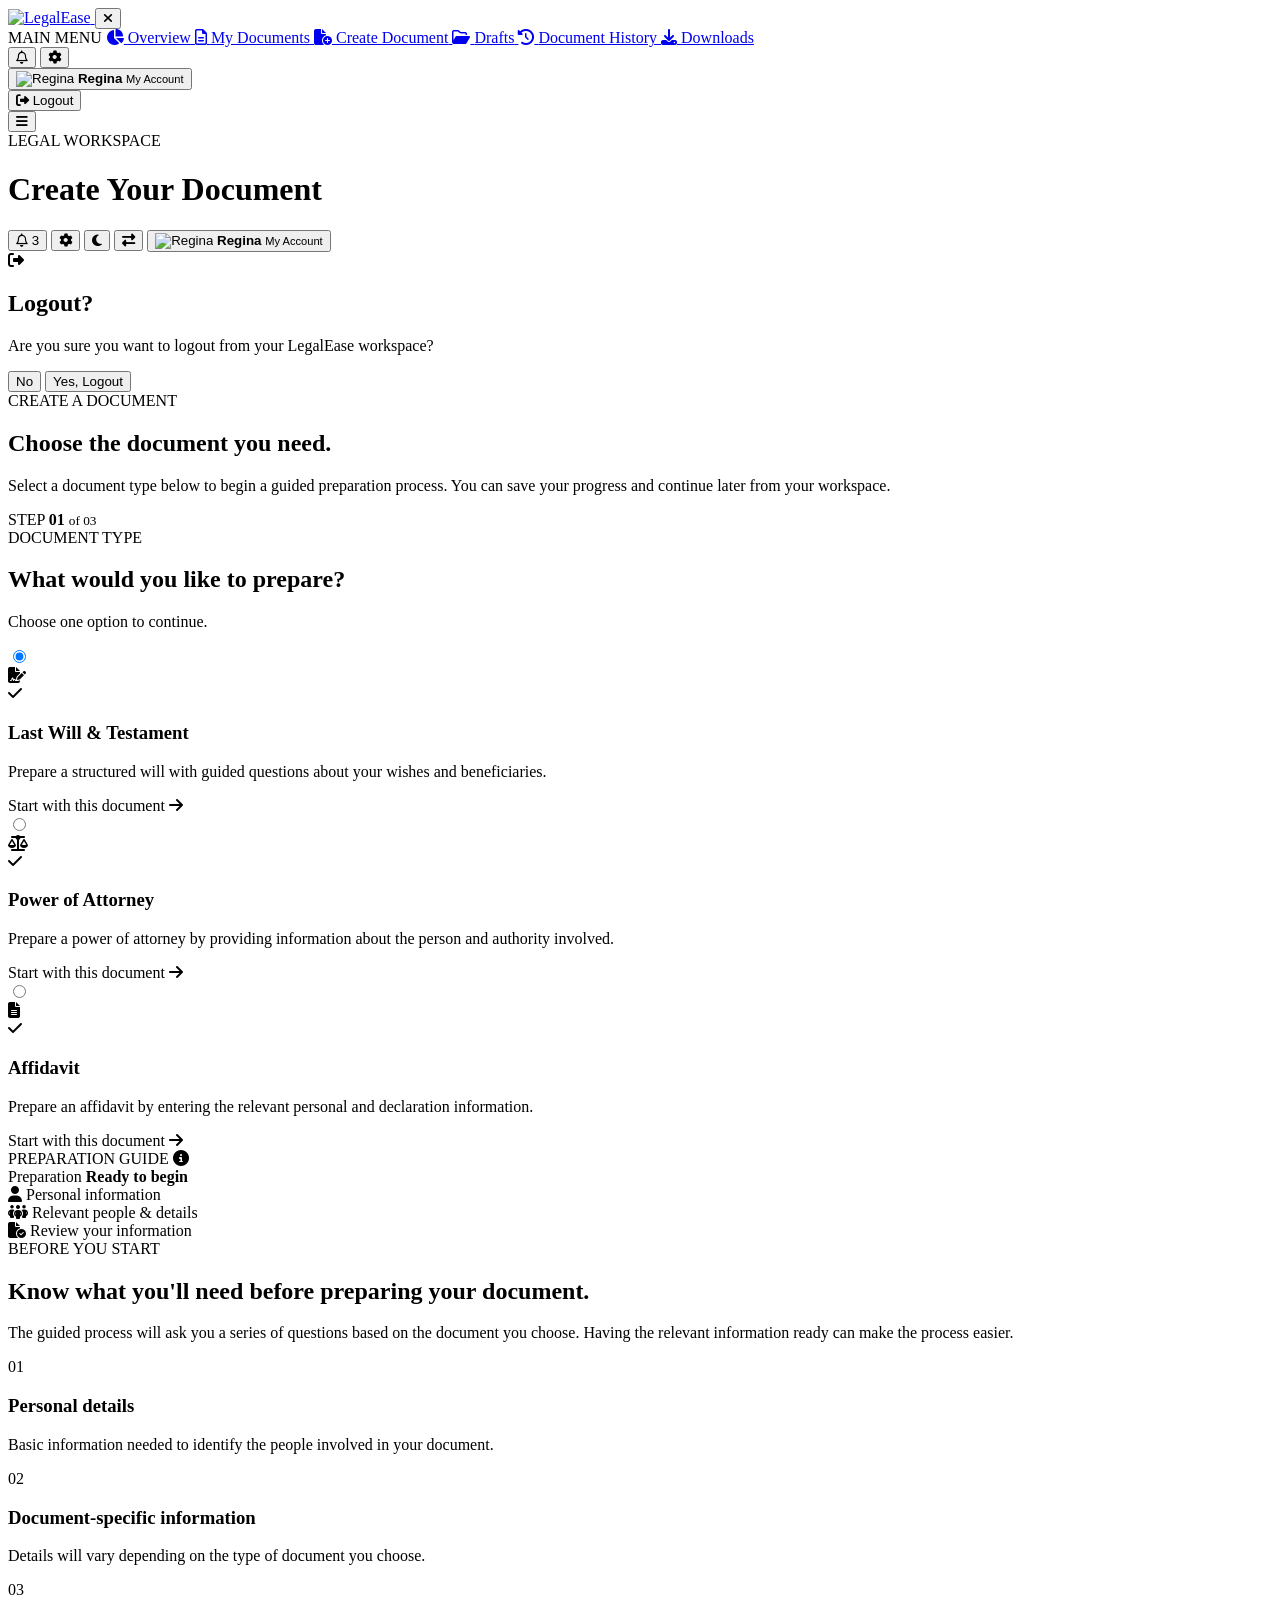
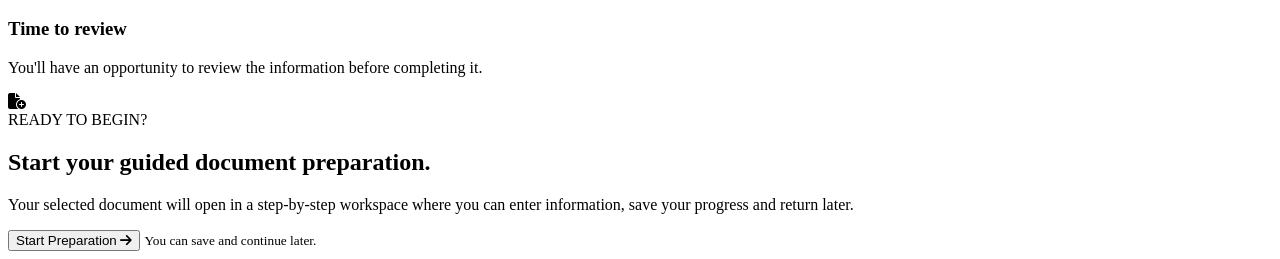
==== d3.html @ 05d2b8a2 "Add files via upload" ====
<!DOCTYPE html>
<html lang="en">

<head>
    <meta charset="UTF-8">

    <meta name="viewport" content="width=device-width, initial-scale=1.0">
    <link rel="icon" type="image/png" href="images/favicon.png">
    <meta name="description" content="LegalEase - Simple and secure online legal document preparation.">

    <title>LegalEase</title>

    <!-- Google Font - Manrope -->
    <link rel="preconnect" href="https://fonts.googleapis.com">
    <link rel="preconnect" href="https://fonts.gstatic.com" crossorigin>
    <link rel="stylesheet" href="https://cdnjs.cloudflare.com/ajax/libs/font-awesome/6.5.2/css/all.min.css">
    <link href="https://fonts.googleapis.com/css2?family=Manrope:wght@400;500;600&display=swap" rel="stylesheet">

    <!-- Main CSS -->
    <link rel="stylesheet" href="css/dashboard.css">
</head>

<body>

    <!-- =====================================================
         DASHBOARD SIDEBAR
    ====================================================== -->

    <aside class="legalease-dashboard-sidebar" id="legalease-dashboard-sidebar">

        <div class="legalease-dashboard-sidebar-inner">

            <!-- Logo -->
            <div class="legalease-dashboard-logo">

                <a href="index.html">
                    <img src="images/logo-light.png" alt="LegalEase">
                </a>

                <button type="button" class="legalease-dashboard-sidebar-close" id="legalease-dashboard-sidebar-close"
                    aria-label="Close dashboard menu">
                    <i class="fa-solid fa-xmark"></i>
                </button>

            </div>


            <!-- Navigation -->
            <nav class="legalease-dashboard-nav">

                <span class="legalease-dashboard-nav-label">
                    MAIN MENU
                </span>

                <a href="dashboard.html" class="legalease-dashboard-nav-link">

                    <i class="fa-solid fa-pie-chart"></i>

                    <span>Overview</span>

                </a>


                <a href="d2.html" class="legalease-dashboard-nav-link">

                    <i class="fa-regular fa-file-lines"></i>

                    <span>My Documents</span>

                </a>


                <a href="d3.html" class="legalease-dashboard-nav-link active">

                    <i class="fa-solid fa-file-circle-plus"></i>

                    <span>Create Document</span>

                </a>


                <a href="d4.html" class="legalease-dashboard-nav-link">

                    <i class="fa-regular fa-folder-open"></i>

                    <span>Drafts</span>

                </a>


                <a href="d5.html" class="legalease-dashboard-nav-link">

                    <i class="fa-solid fa-clock-rotate-left"></i>

                    <span>Document History</span>

                </a>


                <a href="d6.html" class="legalease-dashboard-nav-link">

                    <i class="fa-solid fa-download"></i>

                    <span>Downloads</span>

                </a>

            </nav>


            <!-- Sidebar Bottom -->
            <div class="legalease-dashboard-sidebar-bottom">

                <div class="legalease-dashboard-sidebar-mobile-account">
                    <div class="legalease-dashboard-sidebar-mobile-actions">
                        <button type="button" class="legalease-dashboard-sidebar-icon" aria-label="Notifications">
                            <i class="fa-regular fa-bell"></i>
                        </button>
                        <button type="button" class="legalease-dashboard-sidebar-icon" aria-label="Settings">
                            <i class="fa-solid fa-gear"></i>
                        </button>
                    </div>

                    <button type="button" class="legalease-dashboard-sidebar-profile">
                        <span class="legalease-dashboard-profile-image">
                            <img src="images/profile.jpg" alt="Regina">
                        </span>
                        <span class="legalease-dashboard-profile-info">
                            <strong>Regina</strong>
                            <small>My Account</small>
                        </span>
                    </button>
                </div>

                <button type="button" class="legalease-dashboard-logout" id="legalease-dashboard-logout">

                    <i class="fa-solid fa-right-from-bracket"></i>

                    <span>Logout</span>

                </button>

            </div>

        </div>

    </aside>


    <!-- =====================================================
         DASHBOARD HEADER
    ====================================================== -->

    <header class="legalease-dashboard-header">

        <div class="legalease-dashboard-header-left">

            <!-- Mobile / Tablet Toggle -->
            <button type="button" class="legalease-dashboard-menu-toggle" id="legalease-dashboard-menu-toggle"
                aria-label="Open dashboard menu" aria-expanded="false">

                <i class="fa-solid fa-bars"></i>

            </button>


            <div class="legalease-dashboard-header-title">

                <span>LEGAL WORKSPACE</span>

                <h1>Create Your Document</h1>

            </div>

        </div>

        <div class="legalease-dashboard-header-right">

            <!-- Notifications -->
            <button type="button" class="legalease-dashboard-header-icon" aria-label="Notifications">

                <i class="fa-regular fa-bell"></i>

                <span class="legalease-dashboard-notification-badge">
                    3
                </span>

            </button>


            <!-- Settings -->
            <button type="button" class="legalease-dashboard-header-icon" aria-label="Settings">

                <i class="fa-solid fa-gear"></i>

            </button>


            <!-- Dark Mode -->
            <button type="button" class="legalease-dashboard-header-icon" id="legalease-dashboard-theme-toggle"
                aria-label="Toggle dark mode" title="Dark Mode">

                <i class="fa-solid fa-moon"></i>

            </button>


            <!-- RTL -->
            <button type="button" class="legalease-dashboard-header-icon" id="legalease-dashboard-rtl-toggle"
                aria-label="Toggle RTL mode" title="RTL Mode">

                <i class="fa-solid fa-right-left"></i>

            </button>


            <!-- Profile -->
            <button type="button" class="legalease-dashboard-profile">

                <span class="legalease-dashboard-profile-image">
                    <img src="images/profile.jpg" alt="Regina">
                </span>

                <span class="legalease-dashboard-profile-info">
                    <strong>Regina</strong>
                    <small>My Account</small>
                </span>

            </button>

        </div>

    </header>


    <!-- =====================================================
         MOBILE OVERLAY
    ====================================================== -->

    <div class="legalease-dashboard-sidebar-overlay" id="legalease-dashboard-sidebar-overlay">
    </div>


    <!-- =====================================================
         LOGOUT CONFIRMATION POPUP
    ====================================================== -->

    <div class="legalease-dashboard-modal" id="legalease-dashboard-logout-modal" aria-hidden="true">

        <div class="legalease-dashboard-modal-overlay" id="legalease-dashboard-modal-overlay">
        </div>

        <div class="legalease-dashboard-modal-card">

            <div class="legalease-dashboard-modal-icon">
                <i class="fa-solid fa-right-from-bracket"></i>
            </div>

            <h2>Logout?</h2>

            <p>
                Are you sure you want to logout from your
                LegalEase workspace?
            </p>

            <div class="legalease-dashboard-modal-actions">

                <button type="button" class="legalease-dashboard-modal-no" id="legalease-dashboard-logout-no">
                    No
                </button>

                <button type="button" class="legalease-dashboard-modal-yes" id="legalease-dashboard-logout-yes">
                    Yes, Logout
                </button>

            </div>

        </div>

    </div>


    <!-- =====================================================
         DASHBOARD MAIN
    ====================================================== -->

    <main class="legalease-dashboard-main">


        <!-- =====================================================
     CREATE DOCUMENT - SECTION 1
====================================================== -->

        <section class="legalease-create-intro">

            <div class="legalease-create-intro-content">

                <span>
                    CREATE A DOCUMENT
                </span>

                <h2>
                    Choose the document you need.
                </h2>

                <p>
                    Select a document type below to begin a guided
                    preparation process. You can save your progress
                    and continue later from your workspace.
                </p>

            </div>

            <div class="legalease-create-step">

                <span>STEP</span>
                <strong>01</strong>
                <small>of 03</small>

            </div>

        </section>


        <!-- =====================================================
     CREATE DOCUMENT - SECTION 2
====================================================== -->

        <section class="legalease-create-types">

            <div class="legalease-create-section-heading">

                <div>
                    <span>DOCUMENT TYPE</span>

                    <h2>
                        What would you like to prepare?
                    </h2>
                </div>

                <p>
                    Choose one option to continue.
                </p>

            </div>


            <div class="legalease-create-type-grid">

                <!-- Will -->

                <label class="legalease-create-type-card">

                    <input type="radio" name="document-type" value="will" checked>

                    <div class="legalease-create-type-content">

                        <div class="legalease-create-type-icon">
                            <i class="fa-solid fa-file-signature"></i>
                        </div>

                        <div class="legalease-create-type-check">
                            <i class="fa-solid fa-check"></i>
                        </div>

                        <h3>
                            Last Will &amp; Testament
                        </h3>

                        <p>
                            Prepare a structured will with guided
                            questions about your wishes and beneficiaries.
                        </p>

                        <span class="legalease-create-type-link">
                            Start with this document
                            <i class="fa-solid fa-arrow-right"></i>
                        </span>

                    </div>

                </label>


                <!-- Power of Attorney -->

                <label class="legalease-create-type-card">

                    <input type="radio" name="document-type" value="power-of-attorney">

                    <div class="legalease-create-type-content">

                        <div class="legalease-create-type-icon">
                            <i class="fa-solid fa-scale-balanced"></i>
                        </div>

                        <div class="legalease-create-type-check">
                            <i class="fa-solid fa-check"></i>
                        </div>

                        <h3>
                            Power of Attorney
                        </h3>

                        <p>
                            Prepare a power of attorney by providing
                            information about the person and authority involved.
                        </p>

                        <span class="legalease-create-type-link">
                            Start with this document
                            <i class="fa-solid fa-arrow-right"></i>
                        </span>

                    </div>

                </label>


                <!-- Affidavit -->

                <label class="legalease-create-type-card">

                    <input type="radio" name="document-type" value="affidavit">

                    <div class="legalease-create-type-content">

                        <div class="legalease-create-type-icon">
                            <i class="fa-solid fa-file-lines"></i>
                        </div>

                        <div class="legalease-create-type-check">
                            <i class="fa-solid fa-check"></i>
                        </div>

                        <h3>
                            Affidavit
                        </h3>

                        <p>
                            Prepare an affidavit by entering the relevant
                            personal and declaration information.
                        </p>

                        <span class="legalease-create-type-link">
                            Start with this document
                            <i class="fa-solid fa-arrow-right"></i>
                        </span>

                    </div>

                </label>

            </div>

        </section>


        <!-- =====================================================
     CREATE DOCUMENT - SECTION 3
====================================================== -->

        <section class="legalease-create-guide">

            <div class="legalease-create-guide-visual">

                <div class="legalease-create-guide-card">

                    <div class="legalease-create-guide-card-top">

                        <span>
                            PREPARATION GUIDE
                        </span>

                        <i class="fa-solid fa-circle-info"></i>

                    </div>


                    <div class="legalease-create-guide-progress">

                        <div>
                            <span>Preparation</span>
                            <strong>Ready to begin</strong>
                        </div>

                        <div class="legalease-create-guide-line">
                            <span></span>
                        </div>

                    </div>


                    <div class="legalease-create-guide-items">

                        <div>
                            <i class="fa-solid fa-user"></i>
                            <span>Personal information</span>
                        </div>

                        <div>
                            <i class="fa-solid fa-people-group"></i>
                            <span>Relevant people &amp; details</span>
                        </div>

                        <div>
                            <i class="fa-solid fa-file-circle-check"></i>
                            <span>Review your information</span>
                        </div>

                    </div>

                </div>

            </div>


            <div class="legalease-create-guide-content">

                <span>
                    BEFORE YOU START
                </span>

                <h2>
                    Know what you'll need
                    <span>before preparing your document.</span>
                </h2>

                <p>
                    The guided process will ask you a series of questions
                    based on the document you choose. Having the relevant
                    information ready can make the process easier.
                </p>


                <div class="legalease-create-guide-list">

                    <div>

                        <span>01</span>

                        <div>
                            <h3>Personal details</h3>
                            <p>
                                Basic information needed to identify
                                the people involved in your document.
                            </p>
                        </div>

                    </div>


                    <div>

                        <span>02</span>

                        <div>
                            <h3>Document-specific information</h3>
                            <p>
                                Details will vary depending on the type
                                of document you choose.
                            </p>
                        </div>

                    </div>


                    <div>

                        <span>03</span>

                        <div>
                            <h3>Time to review</h3>
                            <p>
                                You'll have an opportunity to review
                                the information before completing it.
                            </p>
                        </div>

                    </div>

                </div>

            </div>

        </section>


        <!-- =====================================================
     CREATE DOCUMENT - SECTION 4
====================================================== -->

        <section class="legalease-create-start">

            <div class="legalease-create-start-card">

                <div class="legalease-create-start-icon">
                    <i class="fa-solid fa-file-circle-plus"></i>
                </div>

                <div class="legalease-create-start-content">

                    <span>
                        READY TO BEGIN?
                    </span>

                    <h2>
                        Start your guided document preparation.
                    </h2>

                    <p>
                        Your selected document will open in a step-by-step
                        workspace where you can enter information, save
                        your progress and return later.
                    </p>

                </div>

                <div class="legalease-create-start-action">

                    <button type="button" class="legalease-create-start-btn">

                        Start Preparation

                        <i class="fa-solid fa-arrow-right"></i>

                    </button>

                    <small>
                        You can save and continue later.
                    </small>

                </div>

            </div>

        </section>

    </main>


    <!-- ==========================================
     JavaScript
     ========================================== -->

    <script src="js/dashboard.js"></script>

</body>

</html>
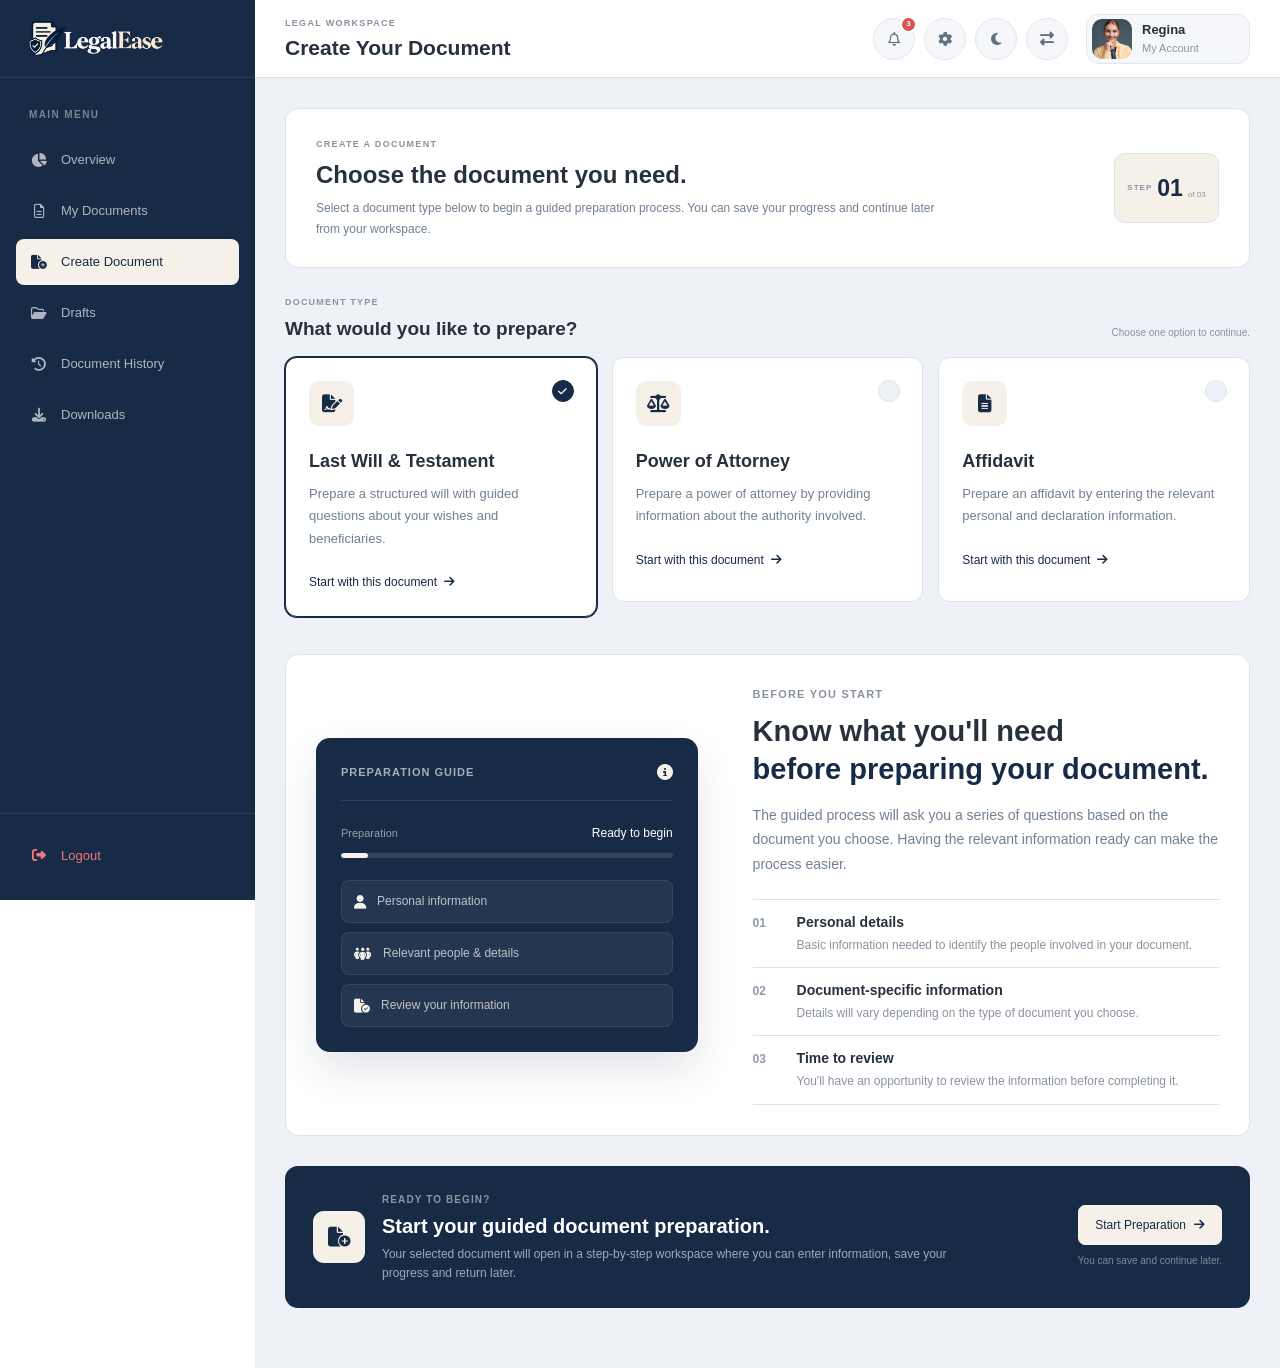
==== commit 8b4f7849: "Add files via upload" ====
--- a/d3.html
+++ b/d3.html
@@ -404,7 +404,7 @@
 
                         <p>
                             Prepare a power of attorney by providing
-                            information about the person and authority involved.
+                            information about the authority involved.
                         </p>
 
                         <span class="legalease-create-type-link">
--- a/css/dashboard.css
+++ b/css/dashboard.css
@@ -0,0 +1,12808 @@
+:root {
+    --primary-color: #172A46;
+    --secondary-color: #F5F1E8;
+
+    --white-color: #FFFFFF;
+    --text-color: #27313D;
+    --light-bg: #EEF2F7;
+    --border-color: #DDE3EA;
+
+    --font-family: "Manrope", sans-serif;
+
+    --heading-weight: 600;
+    --paragraph-weight: 400;
+
+    --transition: all 0.3s ease;
+}
+
+/* ==========================================
+   GLOBAL RESET
+   ========================================== */
+
+* {
+    margin: 0;
+    padding: 0;
+    box-sizing: border-box;
+}
+
+html {
+    scroll-behavior: smooth;
+}
+
+body {
+    margin: 0;
+    padding: 0;
+    font-family: var(--font-family);
+    font-size: 16px;
+    font-weight: 400;
+    line-height: 1.7;
+    color: var(--text-color);
+    background: var(--white-color);
+    overflow-x: hidden;
+}
+
+
+/* ==========================================
+   TYPOGRAPHY
+   ========================================== */
+
+h1,
+h2,
+h3,
+h4,
+h5,
+h6 {
+    margin: 0;
+    padding: 0;
+    font-family: var(--font-family);
+    font-weight: 600;
+    line-height: 1.25;
+    color: var(--primary-color);
+}
+
+p {
+    margin: 0;
+    padding: 0;
+    font-family: var(--font-family);
+    font-weight: 400;
+    line-height: 1.7;
+    color: var(--text-color);
+}
+
+
+/* ==========================================
+   LINKS
+   ========================================== */
+
+a {
+    color: inherit;
+    text-decoration: none;
+    font-family: var(--font-family);
+}
+
+a:hover {
+    text-decoration: none;
+}
+
+
+/* ==========================================
+   LISTS
+   ========================================== */
+
+ul,
+ol {
+    margin: 0;
+    padding: 0;
+    list-style: none;
+}
+
+
+/* ==========================================
+   IMAGES
+   ========================================== */
+
+img {
+    max-width: 100%;
+    height: auto;
+    display: block;
+}
+
+
+/* ==========================================
+   BUTTONS
+   ========================================== */
+
+button,
+input,
+textarea,
+select {
+    font-family: var(--font-family);
+}
+
+button {
+    border: none;
+    outline: none;
+    cursor: pointer;
+}
+
+.btn {
+    display: inline-flex;
+    align-items: center;
+    justify-content: center;
+    gap: 8px;
+    padding: 13px 24px;
+    border-radius: 6px;
+    font-size: 15px;
+    font-weight: 500;
+    line-height: 1.4;
+    text-align: center;
+    transition: all 0.3s ease;
+}
+
+.btn-primary {
+    color: var(--white-color);
+    background-color: var(--primary-color);
+}
+
+.btn-primary:hover {
+    opacity: 0.9;
+}
+
+.btn-secondary {
+    color: var(--primary-color);
+    background-color: var(--secondary-color);
+}
+
+.btn-secondary:hover {
+    opacity: 0.9;
+}
+
+
+/* ==========================================
+   CONTAINER
+   ========================================== */
+
+.container {
+    width: 100%;
+    max-width: 1200px;
+    margin: 0 auto;
+    padding-left: 20px;
+    padding-right: 20px;
+}
+
+
+/* ==========================================
+   SECTION
+   ========================================== */
+
+.section {
+    width: 100%;
+    padding: 90px 0;
+}
+
+.section-heading {
+    margin-bottom: 45px;
+}
+
+.section-title {
+    margin-bottom: 15px;
+    font-size: 38px;
+    font-weight: 600;
+    line-height: 1.25;
+    color: var(--primary-color);
+}
+
+.section-description {
+    max-width: 700px;
+    font-size: 16px;
+    font-weight: 400;
+    line-height: 1.7;
+    color: var(--text-color);
+}
+
+
+/* ==========================================
+   FORM ELEMENTS
+   ========================================== */
+
+input,
+textarea,
+select {
+    width: 100%;
+    padding: 13px 15px;
+    border: 1px solid var(--border-color);
+    border-radius: 6px;
+    outline: none;
+    background-color: var(--white-color);
+    color: var(--text-color);
+    font-size: 15px;
+    font-weight: 400;
+    transition: border-color 0.3s ease;
+}
+
+input:focus,
+textarea:focus,
+select:focus {
+    border-color: var(--primary-color);
+}
+
+textarea {
+    min-height: 140px;
+    resize: vertical;
+}
+
+label {
+    display: block;
+    margin-bottom: 7px;
+    font-size: 14px;
+    font-weight: 500;
+    color: var(--primary-color);
+}
+
+
+/* ==========================================
+   CARD
+   ========================================== */
+
+.card {
+    background-color: var(--white-color);
+    border: 1px solid var(--border-color);
+    border-radius: 10px;
+    padding: 25px;
+}
+
+.card-title {
+    margin-bottom: 10px;
+    font-size: 20px;
+    font-weight: 600;
+    color: var(--primary-color);
+}
+
+.card-text {
+    font-size: 15px;
+    font-weight: 400;
+    line-height: 1.7;
+    color: var(--text-color);
+}
+
+
+/* ==========================================
+   FLEX & GRID HELPERS
+   ========================================== */
+
+.d-flex {
+    display: flex;
+}
+
+.align-center {
+    align-items: center;
+}
+
+.justify-center {
+    justify-content: center;
+}
+
+.justify-between {
+    justify-content: space-between;
+}
+
+.text-center {
+    text-align: center;
+}
+
+
+/* ==========================================
+   VISUALLY HIDDEN
+   ========================================== */
+
+.visually-hidden {
+    position: absolute;
+    width: 1px;
+    height: 1px;
+    padding: 0;
+    margin: -1px;
+    overflow: hidden;
+    clip: rect(0, 0, 0, 0);
+    white-space: nowrap;
+    border: 0;
+}
+
+
+/* ==========================================
+   SELECTION
+   ========================================== */
+
+::selection {
+    color: var(--white-color);
+    background-color: var(--primary-color);
+}
+
+
+/* ==========================================
+   FOCUS
+   ========================================== */
+
+:focus-visible {
+    outline: 2px solid var(--primary-color);
+    outline-offset: 2px;
+}
+
+
+/* ==========================================
+   SCROLL TO TOP
+   ========================================== */
+
+.legalease-scroll-top {
+    position: fixed;
+    right: 8px;
+    bottom: 10px;
+    z-index: 999;
+
+    width: 40px;
+    height: 40px;
+
+    display: flex;
+    align-items: center;
+    justify-content: center;
+
+    color: var(--white-color);
+    background-color: var(--primary-color);
+
+    border: 1px solid var(--primary-color);
+    border-radius: 50%;
+
+    font-size: 10px;
+
+    cursor: pointer;
+
+    opacity: 0;
+    visibility: hidden;
+    transform: translateY(15px);
+
+    transition: all 0.3s ease;
+}
+
+.legalease-scroll-top.active {
+    opacity: 1;
+    visibility: visible;
+    transform: translateY(0);
+}
+
+.legalease-scroll-top:hover {
+    color: var(--primary-color);
+    background-color: var(--secondary-color);
+    border-color: var(--secondary-color);
+}
+
+.legalease-scroll-top i {
+    transition: transform 0.3s ease;
+}
+
+.legalease-scroll-top:hover i {
+    transform: translateY(-2px);
+}
+
+/* ==========================================
+   RESPONSIVE
+   ========================================== */
+
+@media (max-width: 991px) {
+
+    .container {
+        max-width: 960px;
+    }
+
+    .section {
+        padding: 70px 0;
+    }
+
+    .section-title {
+        font-size: 34px;
+    }
+}
+
+
+@media (max-width: 767px) {
+
+    .container {
+        padding-left: 16px;
+        padding-right: 16px;
+    }
+
+    .section {
+        padding: 60px 0;
+    }
+
+    .section-title {
+        font-size: 30px;
+    }
+
+    .section-description {
+        font-size: 15px;
+    }
+
+    .btn {
+        padding: 12px 20px;
+    }
+}
+
+
+@media (max-width: 575px) {
+
+    .section {
+        padding: 50px 0;
+    }
+
+    .section-title {
+        font-size: 28px;
+    }
+
+    body {
+        font-size: 15px;
+    }
+}
+
+/***************************************************Sidebar & Header***********************************************************/
+
+/* =========================================================
+   LEGALEASE DASHBOARD
+   SIDEBAR + HEADER
+========================================================= */
+
+:root {
+    --dashboard-sidebar-width: 255px;
+    --dashboard-header-height: 78px;
+}
+
+
+/* =========================================================
+   SIDEBAR
+========================================================= */
+
+.legalease-dashboard-sidebar {
+    position: fixed;
+    top: 0;
+    left: 0;
+    bottom: 0;
+    z-index: 1100;
+    width: var(--dashboard-sidebar-width);
+    height: 100vh;
+    background-color: var(--primary-color);
+    overflow: hidden;
+}
+
+.legalease-dashboard-sidebar-inner {
+    width: 100%;
+    height: 100%;
+    display: flex;
+    flex-direction: column;
+    overflow: hidden;
+}
+
+
+/* =========================================================
+   SIDEBAR LOGO
+========================================================= */
+
+.legalease-dashboard-logo {
+    height: var(--dashboard-header-height);
+    display: flex;
+    align-items: center;
+    padding: 0 28px;
+    border-bottom: 1px solid rgba(255, 255, 255, 0.09);
+    flex-shrink: 0;
+}
+
+.legalease-dashboard-logo a {
+    display: inline-flex;
+    align-items: center;
+}
+
+.legalease-dashboard-sidebar-close {
+    display: none;
+}
+
+.legalease-dashboard-logo img {
+    width: 135px;
+    height: auto;
+    display: block;
+    object-fit: contain;
+}
+
+
+/* =========================================================
+   SIDEBAR NAVIGATION
+========================================================= */
+
+.legalease-dashboard-nav {
+    flex: 1;
+    min-height: 0;
+    padding: 28px 16px;
+    overflow: hidden;
+}
+
+.legalease-dashboard-nav-label {
+    display: block;
+    margin: 0 13px 14px;
+    color: rgba(255, 255, 255, 0.42);
+    font-size: 10px;
+    font-weight: 600;
+    letter-spacing: 1.4px;
+}
+
+.legalease-dashboard-nav-link {
+    position: relative;
+    width: 100%;
+    min-height: 46px;
+    display: flex;
+    align-items: center;
+    gap: 13px;
+    margin-bottom: 5px;
+    padding: 0 13px;
+    color: rgba(255, 255, 255, 0.66);
+    background-color: transparent;
+    border: 1px solid transparent;
+    border-radius: 8px;
+    font-size: 13px;
+    font-weight: 500;
+    text-decoration: none;
+    transition: var(--transition);
+}
+
+.legalease-dashboard-nav-link i {
+    width: 18px;
+    text-align: center;
+    font-size: 14px;
+}
+
+.legalease-dashboard-nav-link:hover {
+    color: var(--white-color);
+    background-color: rgba(255, 255, 255, 0.07);
+}
+
+.legalease-dashboard-nav-link.active {
+    color: var(--primary-color);
+    background-color: var(--secondary-color);
+}
+
+.legalease-dashboard-nav-link.active i {
+    color: var(--primary-color);
+}
+
+
+/* =========================================================
+   SIDEBAR LOGOUT
+========================================================= */
+
+.legalease-dashboard-sidebar-bottom {
+    flex-shrink: 0;
+    padding: 18px 16px 22px;
+    border-top: 1px solid rgba(255, 255, 255, 0.09);
+}
+
+.legalease-dashboard-sidebar-mobile-account {
+    display: none;
+}
+
+.legalease-dashboard-logout {
+    width: 100%;
+    min-height: 46px;
+    display: flex;
+    align-items: center;
+    gap: 13px;
+    padding: 0 13px;
+    color: #F07878;
+    background-color: transparent;
+    border: 1px solid transparent;
+    border-radius: 8px;
+    font-family: var(--font-family);
+    font-size: 13px;
+    font-weight: 500;
+    text-align: left;
+    cursor: pointer;
+    transition: var(--transition);
+}
+
+.legalease-dashboard-logout i {
+    width: 18px;
+    text-align: center;
+    font-size: 14px;
+}
+
+.legalease-dashboard-logout:hover {
+    color: #FF8D8D;
+    background-color: rgba(240, 120, 120, 0.09);
+}
+
+
+/* =========================================================
+   HEADER
+========================================================= */
+
+.legalease-dashboard-header {
+    position: fixed;
+    top: 0;
+    right: 0;
+    left: var(--dashboard-sidebar-width);
+    z-index: 1000;
+    height: var(--dashboard-header-height);
+    display: flex;
+    align-items: center;
+    justify-content: space-between;
+    padding: 0 30px;
+    background-color: var(--white-color);
+    border-bottom: 1px solid var(--border-color);
+}
+
+
+/* Header Left */
+
+.legalease-dashboard-header-left {
+    display: flex;
+    align-items: center;
+    gap: 18px;
+}
+
+.legalease-dashboard-header-title span {
+    display: block;
+    margin-bottom: 3px;
+    color: #8792A0;
+    font-size: 9px;
+    font-weight: 600;
+    letter-spacing: 1.3px;
+}
+
+.legalease-dashboard-header-title h1 {
+    margin: 0;
+    color: var(--text-color);
+    font-size: 21px;
+    line-height: 1.3;
+    font-weight: 600;
+}
+
+/* =========================================================
+   DASHBOARD HEADER CIRCULAR ICONS
+========================================================= */
+
+.legalease-dashboard-header-right {
+    display: flex;
+    align-items: center;
+    gap: 9px;
+}
+
+
+/* Circular Icon Button */
+
+.legalease-dashboard-header-icon {
+    position: relative;
+    width: 42px;
+    height: 42px;
+    flex: 0 0 42px;
+
+    display: flex;
+    align-items: center;
+    justify-content: center;
+
+    color: #647181;
+    background-color: #F5F7FA;
+
+    border: 1px solid #E3E8EE;
+    border-radius: 50%;
+
+    font-family: var(--font-family);
+    font-size: 14px;
+
+    cursor: pointer;
+    transition: var(--transition);
+}
+
+.legalease-dashboard-header-icon:hover {
+    color: var(--primary-color);
+    background-color: var(--secondary-color);
+    border-color: rgba(23, 42, 70, 0.15);
+    transform: translateY(-1px);
+}
+
+
+/* Notification */
+
+.legalease-dashboard-notification-badge {
+    position: absolute;
+    top: -3px;
+    right: -3px;
+
+    min-width: 17px;
+    height: 17px;
+
+    display: flex;
+    align-items: center;
+    justify-content: center;
+
+    padding: 0 4px;
+
+    color: var(--white-color);
+    background-color: #D95353;
+
+    border: 2px solid var(--white-color);
+    border-radius: 50%;
+
+    font-size: 8px;
+    line-height: 1;
+    font-weight: 600;
+}
+
+/* =========================================================
+   DASHBOARD PROFILE
+========================================================= */
+
+.legalease-dashboard-profile {
+    height: 50px;
+
+    display: flex;
+    align-items: center;
+    gap: 10px;
+
+    margin-left: 9px;
+    padding: 4px 7px 4px 5px;
+
+    background-color: #F5F7FA;
+
+    border: 1px solid #E3E8EE;
+    border-radius: 13px;
+
+    font-family: var(--font-family);
+    cursor: pointer;
+
+    transition: var(--transition);
+}
+
+.legalease-dashboard-profile:hover {
+    background-color: var(--secondary-color);
+    border-color: rgba(23, 42, 70, 0.15);
+}
+
+
+/* Actual Profile Image */
+
+.legalease-dashboard-profile-image {
+    width: 40px;
+    height: 40px;
+
+    display: block;
+    overflow: hidden;
+
+    border-radius: 10px;
+    background-color: var(--primary-color);
+}
+
+.legalease-dashboard-profile-image img {
+    width: 100%;
+    height: 100%;
+
+    display: block;
+
+    object-fit: cover;
+    object-position: center;
+}
+
+
+/* Profile Text */
+
+.legalease-dashboard-profile-info {
+    display: flex;
+    flex-direction: column;
+    align-items: flex-start;
+    gap: 2px;
+
+    min-width: 100px;
+}
+
+.legalease-dashboard-profile-info strong {
+    color: var(--text-color);
+
+    font-size: 13px;
+    line-height: 1.3;
+
+    font-weight: 600;
+}
+
+.legalease-dashboard-profile-info small {
+    color: #8A95A3;
+
+    font-size: 11px;
+    line-height: 1.3;
+
+    font-weight: 400;
+}
+
+
+/* Arrow Circle */
+
+.legalease-dashboard-profile-arrow {
+    width: 25px;
+    height: 25px;
+
+    display: flex;
+    align-items: center;
+    justify-content: center;
+
+    color: #7D8997;
+    background-color: var(--white-color);
+
+    border: 1px solid #E1E6EB;
+    border-radius: 50%;
+
+    font-size: 8px;
+}
+
+
+/* =========================================================
+   MOBILE MENU TOGGLE
+========================================================= */
+
+.legalease-dashboard-menu-toggle {
+    width: 40px;
+    height: 40px;
+    display: none;
+    align-items: center;
+    justify-content: center;
+    color: var(--primary-color);
+    background-color: var(--light-bg);
+    border: 1px solid var(--border-color);
+    border-radius: 50%;
+    font-family: var(--font-family);
+    font-size: 15px;
+    cursor: pointer;
+}
+
+
+/* =========================================================
+   SIDEBAR OVERLAY
+========================================================= */
+
+.legalease-dashboard-sidebar-overlay {
+    position: fixed;
+    inset: 0;
+    z-index: 1050;
+    display: none;
+    background-color: rgba(23, 42, 70, 0.45);
+    opacity: 0;
+    visibility: hidden;
+    transition: var(--transition);
+}
+
+.legalease-dashboard-sidebar-overlay.active {
+    opacity: 1;
+    visibility: visible;
+}
+
+
+/* =========================================================
+   DASHBOARD MAIN OFFSET
+========================================================= */
+
+.legalease-dashboard-main {
+    min-height: 100vh;
+    margin-left: var(--dashboard-sidebar-width);
+    padding-top: var(--dashboard-header-height);
+    background-color: var(--light-bg);
+}
+
+
+/* =========================================================
+   LOGOUT MODAL
+========================================================= */
+
+.legalease-dashboard-modal {
+    position: fixed;
+    inset: 0;
+    z-index: 3000;
+    display: flex;
+    align-items: center;
+    justify-content: center;
+    padding: 25px;
+    opacity: 0;
+    visibility: hidden;
+    pointer-events: none;
+    transition: var(--transition);
+}
+
+.legalease-dashboard-modal.active {
+    opacity: 1;
+    visibility: visible;
+    pointer-events: auto;
+}
+
+.legalease-dashboard-modal-overlay {
+    position: absolute;
+    inset: 0;
+    background-color: rgba(23, 42, 70, 0.48);
+    backdrop-filter: blur(4px);
+}
+
+.legalease-dashboard-modal-card {
+    position: relative;
+    z-index: 2;
+    width: 100%;
+    max-width: 390px;
+    padding: 34px 30px 28px;
+    background-color: var(--white-color);
+    border: 1px solid var(--border-color);
+    border-radius: 16px;
+    box-shadow: 0 25px 70px rgba(23, 42, 70, 0.18);
+    text-align: center;
+    transform: translateY(15px);
+    transition: var(--transition);
+}
+
+.legalease-dashboard-modal.active .legalease-dashboard-modal-card {
+    transform: translateY(0);
+}
+
+.legalease-dashboard-modal-icon {
+    width: 52px;
+    height: 52px;
+    margin: 0 auto 17px;
+    display: flex;
+    align-items: center;
+    justify-content: center;
+    color: #D95353;
+    background-color: rgba(217, 83, 83, 0.09);
+    border-radius: 50%;
+    font-size: 18px;
+}
+
+.legalease-dashboard-modal-card h2 {
+    margin: 0 0 9px;
+    color: var(--text-color);
+    font-size: 21px;
+    line-height: 1.3;
+    font-weight: 600;
+}
+
+.legalease-dashboard-modal-card p {
+    max-width: 300px;
+    margin: 0 auto 25px;
+    color: #718092;
+    font-size: 13px;
+    line-height: 1.7;
+    font-weight: 400;
+}
+
+.legalease-dashboard-modal-actions {
+    display: flex;
+    align-items: center;
+    justify-content: center;
+    gap: 10px;
+}
+
+.legalease-dashboard-modal-actions button {
+    min-width: 105px;
+    min-height: 40px;
+    padding: 0 17px;
+    border-radius: 7px;
+    font-family: var(--font-family);
+    font-size: 12px;
+    font-weight: 500;
+    cursor: pointer;
+    transition: var(--transition);
+}
+
+.legalease-dashboard-modal-no {
+    color: var(--text-color);
+    background-color: var(--light-bg);
+    border: 1px solid var(--border-color);
+}
+
+.legalease-dashboard-modal-no:hover {
+    color: var(--primary-color);
+    background-color: var(--secondary-color);
+}
+
+.legalease-dashboard-modal-yes {
+    color: var(--white-color);
+    background-color: #D95353;
+    border: 1px solid #D95353;
+}
+
+.legalease-dashboard-modal-yes:hover {
+    background-color: #C74646;
+    border-color: #C74646;
+}
+
+/* =========================================================
+   DASHBOARD RESPONSIVE
+========================================================= */
+
+@media (max-width: 1100px) {
+
+    :root {
+        --dashboard-sidebar-width: 255px;
+    }
+
+    /* Sidebar */
+    .legalease-dashboard-sidebar {
+        transform: translateX(-100%);
+        transition: transform 0.3s ease;
+        box-shadow: 15px 0 40px rgba(23, 42, 70, 0.10);
+    }
+
+    .legalease-dashboard-sidebar.active {
+        transform: translateX(0);
+    }
+
+    .legalease-dashboard-sidebar-close {
+        width: 34px;
+        height: 34px;
+        display: flex;
+        align-items: center;
+        justify-content: center;
+        margin-left: auto;
+        color: rgba(255, 255, 255, 0.82);
+        background-color: rgba(255, 255, 255, 0.08);
+        border: 1px solid rgba(255, 255, 255, 0.14);
+        border-radius: 8px;
+        font-size: 15px;
+    }
+
+    .legalease-dashboard-sidebar-close:hover {
+        color: var(--white-color);
+        background-color: rgba(255, 255, 255, 0.15);
+    }
+
+
+    /* Header */
+    .legalease-dashboard-header {
+        left: 0;
+        padding: 0 24px;
+    }
+
+
+    /* Menu Toggle */
+    .legalease-dashboard-menu-toggle {
+        display: flex;
+    }
+
+
+    /* Overlay */
+    .legalease-dashboard-sidebar-overlay {
+        display: block;
+    }
+
+    .legalease-dashboard-sidebar-mobile-account {
+        display: block;
+        margin-bottom: 18px;
+        padding-bottom: 18px;
+        border-bottom: 1px solid rgba(255, 255, 255, 0.09);
+    }
+
+    .legalease-dashboard-sidebar-mobile-actions {
+        display: flex;
+        align-items: center;
+        gap: 12px;
+        margin-bottom: 16px;
+    }
+
+    .legalease-dashboard-sidebar-icon {
+        width: 42px;
+        height: 42px;
+        display: flex;
+        align-items: center;
+        justify-content: center;
+        color: rgba(255, 255, 255, 0.76);
+        background-color: rgba(255, 255, 255, 0.08);
+        border: 1px solid rgba(255, 255, 255, 0.14);
+        border-radius: 50%;
+        font-size: 14px;
+        transition: var(--transition);
+    }
+
+    .legalease-dashboard-sidebar-icon:hover {
+        color: var(--primary-color);
+        background-color: var(--secondary-color);
+    }
+
+    .legalease-dashboard-sidebar-profile {
+        width: 100%;
+        display: flex;
+        align-items: center;
+        gap: 10px;
+        padding: 0;
+        color: var(--white-color);
+        background: transparent;
+        text-align: left;
+    }
+
+    .legalease-dashboard-sidebar-profile .legalease-dashboard-profile-info strong {
+        color: var(--white-color);
+    }
+
+    .legalease-dashboard-sidebar-profile .legalease-dashboard-profile-info small {
+        color: rgba(255, 255, 255, 0.57);
+    }
+
+
+    /* Main */
+    .legalease-dashboard-main {
+        margin-left: 0;
+    }
+
+}
+
+
+@media (max-width: 767px) {
+
+    .legalease-dashboard-header {
+        padding: 0 18px;
+    }
+
+    .legalease-dashboard-header-right {
+        gap: 8px;
+    }
+
+    .legalease-dashboard-header-right>.legalease-dashboard-header-icon:nth-child(1),
+    .legalease-dashboard-header-right>.legalease-dashboard-header-icon:nth-child(2),
+    .legalease-dashboard-header-right>.legalease-dashboard-profile {
+        display: none;
+    }
+
+    .legalease-dashboard-header-icon {
+        width: 36px;
+        height: 36px;
+        flex: 0 0 36px;
+    }
+
+    .legalease-dashboard-profile {
+        width: 43px;
+        height: 43px;
+        padding: 2px;
+        margin-left: 3px;
+
+        background-color: transparent;
+        border: 0;
+    }
+
+    .legalease-dashboard-profile-image {
+        width: 39px;
+        height: 39px;
+        border-radius: 11px;
+    }
+
+    .legalease-dashboard-profile-info,
+    .legalease-dashboard-profile-arrow {
+        display: none;
+    }
+
+    .legalease-dashboard-header-title span {
+        display: none;
+    }
+
+    .legalease-dashboard-header-title h1 {
+        font-size: 18px;
+    }
+
+}
+
+@media (min-width: 768px) and (max-width: 1100px) {
+
+    .legalease-dashboard-sidebar-mobile-account {
+        display: none;
+    }
+
+}
+
+@media (max-width: 520px) {
+
+    .legalease-dashboard-header {
+        height: 68px;
+    }
+
+    :root {
+        --dashboard-header-height: 68px;
+    }
+
+    .legalease-dashboard-header-left {
+        gap: 10px;
+    }
+
+    .legalease-dashboard-menu-toggle {
+        width: 37px;
+        height: 37px;
+    }
+
+    .legalease-dashboard-header-icon {
+        width: 34px;
+        height: 34px;
+        flex: 0 0 34px;
+        font-size: 13px;
+    }
+
+    .legalease-dashboard-profile-avatar {
+        width: 33px;
+        height: 33px;
+        font-size: 10px;
+    }
+
+}
+
+/********************************************************Dashboard overview Page*******************************************************/
+
+/* =========================================================
+   LEGALEASE DASHBOARD OVERVIEW
+========================================================= */
+
+
+/* =========================================================
+   MAIN CONTENT
+========================================================= */
+
+.legalease-dashboard-main {
+    min-height: 100vh;
+    margin-left: var(--dashboard-sidebar-width);
+    padding: calc(var(--dashboard-header-height) + 30px) 30px 40px;
+    background-color: var(--light-bg);
+}
+
+
+/* =========================================================
+   COMMON SECTION HEADING
+========================================================= */
+
+.legalease-overview-section-heading {
+    display: flex;
+    align-items: flex-end;
+    justify-content: space-between;
+    margin-bottom: 15px;
+}
+
+.legalease-overview-section-heading span {
+    display: block;
+    margin-bottom: 5px;
+    color: #8993A0;
+    font-size: 9px;
+    font-weight: 600;
+    letter-spacing: 1.2px;
+}
+
+.legalease-overview-section-heading h2 {
+    margin: 0;
+    color: var(--text-color);
+    font-size: 19px;
+    line-height: 1.35;
+    font-weight: 600;
+}
+
+.legalease-overview-section-heading>a {
+    display: inline-flex;
+    align-items: center;
+    gap: 7px;
+    color: var(--primary-color);
+    font-size: 11px;
+    font-weight: 500;
+}
+
+.legalease-overview-section-heading>a:hover {
+    text-decoration: underline;
+}
+
+
+/* =========================================================
+   SECTION 1 - WELCOME
+========================================================= */
+
+.legalease-overview-welcome {
+    width: 100%;
+    display: flex;
+    align-items: center;
+    justify-content: space-between;
+    gap: 30px;
+    padding: 28px 30px;
+    margin-bottom: 24px;
+    background-color: var(--white-color);
+    border: 1px solid var(--border-color);
+    border-radius: 13px;
+}
+
+.legalease-overview-welcome-content {
+    max-width: 650px;
+}
+
+.legalease-overview-welcome-label {
+    display: block;
+    margin-bottom: 7px;
+    color: #8993A0;
+    font-size: 9px;
+    font-weight: 600;
+    letter-spacing: 1.3px;
+}
+
+.legalease-overview-welcome-content h2 {
+    margin: 0 0 8px;
+    color: var(--text-color);
+    font-size: 24px;
+    line-height: 1.3;
+    font-weight: 600;
+}
+
+.legalease-overview-welcome-content p {
+    max-width: 590px;
+    margin: 0;
+    color: #718092;
+    font-size: 12px;
+    line-height: 1.7;
+    font-weight: 400;
+}
+
+.legalease-overview-welcome-actions {
+    display: flex;
+    align-items: center;
+    gap: 9px;
+    flex-shrink: 0;
+}
+
+.legalease-overview-create-btn,
+.legalease-overview-view-btn {
+    min-height: 41px;
+    display: inline-flex;
+    align-items: center;
+    justify-content: center;
+    gap: 8px;
+    padding: 0 15px;
+    border-radius: 7px;
+    font-size: 11px;
+    font-weight: 500;
+    transition: var(--transition);
+}
+
+.legalease-overview-create-btn {
+    color: var(--white-color);
+    background-color: var(--primary-color);
+    border: 1px solid var(--primary-color);
+}
+
+.legalease-overview-create-btn:hover {
+    color: var(--primary-color);
+    background-color: var(--secondary-color);
+}
+
+.legalease-overview-view-btn {
+    color: var(--primary-color);
+    background-color: var(--white-color);
+    border: 1px solid var(--border-color);
+}
+
+.legalease-overview-view-btn:hover {
+    background-color: var(--light-bg);
+}
+
+
+/* =========================================================
+   SECTION 2 - SUMMARY
+========================================================= */
+
+.legalease-overview-summary {
+    margin-bottom: 26px;
+}
+
+.legalease-overview-summary-grid {
+    display: grid;
+    grid-template-columns: repeat(4, 1fr);
+    gap: 14px;
+}
+
+.legalease-overview-summary-card {
+    min-height: 165px;
+    padding: 21px;
+    background-color: var(--white-color);
+    border: 1px solid var(--border-color);
+    border-radius: 11px;
+    transition: var(--transition);
+}
+
+.legalease-overview-summary-card:hover {
+    transform: translateY(-2px);
+    border-color: rgba(23, 42, 70, 0.18);
+    box-shadow: 0 8px 22px rgba(23, 42, 70, 0.05);
+}
+
+.legalease-overview-summary-top {
+    display: flex;
+    align-items: center;
+    justify-content: space-between;
+    margin-bottom: 17px;
+}
+
+.legalease-overview-summary-icon {
+    width: 38px;
+    height: 38px;
+    display: flex;
+    align-items: center;
+    justify-content: center;
+    color: var(--primary-color);
+    background-color: var(--secondary-color);
+    border-radius: 9px;
+    font-size: 16px;
+}
+
+.legalease-overview-summary-top>span {
+    color: #8A95A3;
+    font-size: 11px;
+    font-weight: 500;
+}
+
+.legalease-overview-summary-card>strong {
+    display: block;
+    margin-bottom: 3px;
+    color: var(--primary-color);
+    font-size: 28px;
+    line-height: 1.2;
+    font-weight: 600;
+}
+
+.legalease-overview-summary-card h3 {
+    margin: 0 0 4px;
+    color: var(--text-color);
+    font-size: 15px;
+    line-height: 1.4;
+    font-weight: 600;
+}
+
+.legalease-overview-summary-card p {
+    margin: 0;
+    color: #8A95A3;
+    font-size: 12px;
+    line-height: 1.5;
+    font-weight: 400;
+}
+
+
+/* =========================================================
+   SECTION 3 - DRAFTS
+========================================================= */
+
+.legalease-overview-drafts {
+    margin-bottom: 26px;
+}
+
+.legalease-overview-draft-list {
+    display: flex;
+    flex-direction: column;
+    gap: 10px;
+}
+
+.legalease-overview-draft-card {
+    min-height: 105px;
+    display: grid;
+    grid-template-columns: 48px 1fr auto;
+    align-items: center;
+    gap: 17px;
+    padding: 18px 20px;
+    background-color: var(--white-color);
+    border: 1px solid var(--border-color);
+    border-radius: 11px;
+    transition: var(--transition);
+}
+
+.legalease-overview-draft-card:hover {
+    border-color: rgba(23, 42, 70, 0.18);
+}
+
+.legalease-overview-draft-icon {
+    width: 48px;
+    height: 48px;
+    display: flex;
+    align-items: center;
+    justify-content: center;
+    color: var(--primary-color);
+    background-color: var(--secondary-color);
+    border-radius: 10px;
+    font-size: 18px;
+}
+
+.legalease-overview-draft-content h3 {
+    margin: 0 0 3px;
+    color: var(--text-color);
+    font-size: 16px;
+    line-height: 1.4;
+    font-weight: 600;
+}
+
+.legalease-overview-draft-content>p {
+    margin: 0 0 10px;
+    color: #8993A0;
+    font-size: 12px;
+    line-height: 1.4;
+}
+
+.legalease-overview-progress {
+    width: 100%;
+    max-width: 500px;
+}
+
+.legalease-overview-progress-info {
+    display: flex;
+    align-items: center;
+    justify-content: space-between;
+    margin-bottom: 5px;
+}
+
+.legalease-overview-progress-info span {
+    color: #8A95A3;
+    font-size: 11px;
+    font-weight: 400;
+}
+
+.legalease-overview-progress-info strong {
+    color: var(--primary-color);
+    font-size: 11px;
+    font-weight: 600;
+}
+
+.legalease-overview-progress-track {
+    width: 100%;
+    height: 5px;
+    overflow: hidden;
+    background-color: #E8EDF2;
+    border-radius: 10px;
+}
+
+.legalease-overview-progress-track span {
+    display: block;
+    height: 100%;
+    background-color: var(--primary-color);
+    border-radius: inherit;
+}
+
+.legalease-overview-continue-btn {
+    min-height: 36px;
+    display: inline-flex;
+    align-items: center;
+    justify-content: center;
+    gap: 7px;
+    padding: 0 13px;
+    color: var(--primary-color);
+    background-color: var(--secondary-color);
+    border: 1px solid var(--border-color);
+    border-radius: 7px;
+    font-size: 12px;
+    font-weight: 500;
+    transition: var(--transition);
+}
+
+.legalease-overview-continue-btn:hover {
+    color: var(--white-color);
+    background-color: var(--primary-color);
+    border-color: var(--primary-color);
+}
+
+
+/* =========================================================
+   SECTION 4 - RECENT DOCUMENTS
+========================================================= */
+
+.legalease-overview-recent {
+    margin-bottom: 20px;
+}
+
+.legalease-overview-recent-card {
+    overflow: hidden;
+    background-color: var(--white-color);
+    border: 1px solid var(--border-color);
+    border-radius: 11px;
+}
+
+
+/* Table Header */
+
+.legalease-overview-recent-header {
+    display: grid;
+    grid-template-columns: 2.2fr 1.2fr 1.15fr 1fr 80px;
+    align-items: center;
+    gap: 15px;
+    min-height: 43px;
+    padding: 0 20px;
+    background-color: #F8F9FB;
+    border-bottom: 1px solid var(--border-color);
+}
+
+.legalease-overview-recent-header span {
+    color: #8993A0;
+    font-size: 10px;
+    font-weight: 600;
+    letter-spacing: 0.9px;
+}
+
+
+/* Rows */
+
+.legalease-overview-recent-row {
+    display: grid;
+    grid-template-columns: 2.2fr 1.2fr 1.15fr 1fr 80px;
+    align-items: center;
+    gap: 15px;
+    min-height: 75px;
+    padding: 0 20px;
+    border-bottom: 1px solid var(--border-color);
+}
+
+.legalease-overview-recent-row:last-child {
+    border-bottom: 0;
+}
+
+
+/* Document */
+
+.legalease-overview-document-name {
+    display: flex;
+    align-items: center;
+    gap: 11px;
+}
+
+.legalease-overview-document-icon {
+    width: 36px;
+    height: 36px;
+    flex: 0 0 36px;
+    display: flex;
+    align-items: center;
+    justify-content: center;
+    color: var(--primary-color);
+    background-color: var(--secondary-color);
+    border-radius: 8px;
+    font-size: 15px;
+}
+
+.legalease-overview-document-name strong {
+    display: block;
+    margin-bottom: 2px;
+    color: var(--text-color);
+    font-size: 13px;
+    line-height: 1.4;
+    font-weight: 600;
+}
+
+.legalease-overview-document-name span {
+    display: block;
+    color: #929CA8;
+    font-size: 10px;
+    line-height: 1.4;
+    font-weight: 400;
+}
+
+
+/* Other Details */
+
+.legalease-overview-document-type,
+.legalease-overview-document-date {
+    color: #718092;
+    font-size: 12px;
+    line-height: 1.5;
+    font-weight: 400;
+}
+
+
+/* Status */
+
+.legalease-overview-status {
+    width: fit-content;
+    display: inline-flex;
+    align-items: center;
+    padding: 5px 9px;
+    border-radius: 20px;
+    font-size: 10px;
+    font-weight: 500;
+}
+
+.legalease-overview-status.completed {
+    color: #3F765A;
+    background-color: #EAF5EE;
+}
+
+
+/* Actions */
+
+.legalease-overview-document-actions {
+    display: flex;
+    align-items: center;
+    gap: 6px;
+}
+
+.legalease-overview-document-actions a {
+    width: 30px;
+    height: 30px;
+    display: flex;
+    align-items: center;
+    justify-content: center;
+    color: #687586;
+    background-color: var(--light-bg);
+    border: 1px solid var(--border-color);
+    border-radius: 7px;
+    font-size: 12px;
+    transition: var(--transition);
+}
+
+.legalease-overview-document-actions a:hover {
+    color: var(--white-color);
+    background-color: var(--primary-color);
+    border-color: var(--primary-color);
+}
+
+/***************************************************My Documents Page*****************************************************************/
+
+/* =========================================================
+   MY DOCUMENTS PAGE
+========================================================= */
+
+
+/* =========================================================
+   SECTION 1 - INTRO
+========================================================= */
+
+.legalease-documents-intro {
+    display: flex;
+    align-items: center;
+    justify-content: space-between;
+    gap: 30px;
+    padding: 28px 30px;
+    margin-bottom: 26px;
+    background-color: var(--white-color);
+    border: 1px solid var(--border-color);
+    border-radius: 13px;
+}
+
+.legalease-documents-intro-content {
+    max-width: 650px;
+}
+
+.legalease-documents-intro-content>span {
+    display: block;
+    margin-bottom: 7px;
+    color: #8993A0;
+    font-size: 9px;
+    font-weight: 600;
+    letter-spacing: 1.3px;
+}
+
+.legalease-documents-intro-content h2 {
+    margin: 0 0 8px;
+    color: var(--text-color);
+    font-size: 24px;
+    line-height: 1.3;
+    font-weight: 600;
+}
+
+.legalease-documents-intro-content p {
+    max-width: 600px;
+    margin: 0;
+    color: #718092;
+    font-size: 12px;
+    line-height: 1.7;
+    font-weight: 400;
+}
+
+.legalease-documents-create-btn {
+    min-height: 41px;
+    display: inline-flex;
+    align-items: center;
+    justify-content: center;
+    gap: 8px;
+    padding: 0 17px;
+    color: var(--white-color);
+    background-color: var(--primary-color);
+    border: 1px solid var(--primary-color);
+    border-radius: 7px;
+    font-size: 11px;
+    font-weight: 500;
+    flex-shrink: 0;
+    transition: var(--transition);
+}
+
+.legalease-documents-create-btn:hover {
+    color: var(--primary-color);
+    background-color: var(--secondary-color);
+}
+
+
+/* =========================================================
+   COMMON HEADING
+========================================================= */
+
+.legalease-documents-section-heading {
+    display: flex;
+    align-items: flex-end;
+    justify-content: space-between;
+    margin-bottom: 15px;
+}
+
+.legalease-documents-section-heading>div>span {
+    display: block;
+    margin-bottom: 5px;
+    color: #8993A0;
+    font-size: 9px;
+    font-weight: 600;
+    letter-spacing: 1.2px;
+}
+
+.legalease-documents-section-heading h2 {
+    margin: 0;
+    color: var(--text-color);
+    font-size: 19px;
+    line-height: 1.35;
+    font-weight: 600;
+}
+
+
+/* =========================================================
+   SECTION 2 - CATEGORIES
+========================================================= */
+
+.legalease-documents-categories {
+    margin-bottom: 27px;
+}
+
+.legalease-documents-category-grid {
+    display: grid;
+    grid-template-columns: repeat(3, 1fr);
+    gap: 14px;
+}
+
+.legalease-documents-category-card {
+    min-height: 135px;
+    display: grid;
+    grid-template-columns: 43px 1fr 18px;
+    align-items: center;
+    gap: 13px;
+    padding: 20px;
+    background-color: var(--white-color);
+    border: 1px solid var(--border-color);
+    border-radius: 11px;
+    transition: var(--transition);
+}
+
+.legalease-documents-category-card:hover {
+    transform: translateY(-2px);
+    border-color: rgba(23, 42, 70, 0.18);
+    box-shadow: 0 8px 22px rgba(23, 42, 70, 0.05);
+}
+
+.legalease-documents-category-icon {
+    width: 43px;
+    height: 43px;
+    display: flex;
+    align-items: center;
+    justify-content: center;
+    color: var(--primary-color);
+    background-color: var(--secondary-color);
+    border-radius: 9px;
+    font-size: 17px;
+}
+
+.legalease-documents-category-card h3 {
+    margin: 0 0 5px;
+    color: var(--text-color);
+    font-size: 15px;
+    line-height: 1.4;
+    font-weight: 600;
+}
+
+.legalease-documents-category-card p {
+    margin: 0;
+    color: #8993A0;
+    font-size: 12px;
+    line-height: 1.55;
+    font-weight: 400;
+}
+
+.legalease-documents-category-card>i {
+    color: #8792A0;
+    font-size: 12px;
+}
+
+
+/* =========================================================
+   SECTION 3 - DOCUMENT LIST
+========================================================= */
+
+.legalease-documents-list {
+    margin-bottom: 27px;
+}
+
+.legalease-documents-filter {
+    display: flex;
+    align-items: center;
+    gap: 5px;
+}
+
+.legalease-documents-filter-btn {
+    min-height: 30px;
+    padding: 0 12px;
+    color: #718092;
+    background-color: transparent;
+    border: 1px solid var(--border-color);
+    border-radius: 6px;
+    font-size: 11px;
+    font-weight: 500;
+    transition: var(--transition);
+}
+
+.legalease-documents-filter-btn:hover,
+.legalease-documents-filter-btn.active {
+    color: var(--white-color);
+    background-color: var(--primary-color);
+    border-color: var(--primary-color);
+}
+
+
+/* Document Table */
+
+.legalease-documents-table {
+    overflow: hidden;
+    background-color: var(--white-color);
+    border: 1px solid var(--border-color);
+    border-radius: 11px;
+}
+
+.legalease-documents-table-header,
+.legalease-documents-table-row {
+    display: grid;
+    grid-template-columns: 2.1fr 1.2fr 1.1fr 0.9fr 95px;
+    align-items: center;
+    gap: 15px;
+    padding: 0 20px;
+}
+
+.legalease-documents-table-header {
+    min-height: 42px;
+    background-color: #F8F9FB;
+    border-bottom: 1px solid var(--border-color);
+}
+
+.legalease-documents-table-header span {
+    color: #8993A0;
+    font-size: 10px;
+    font-weight: 600;
+    letter-spacing: 0.9px;
+}
+
+.legalease-documents-table-row {
+    min-height: 76px;
+    border-bottom: 1px solid var(--border-color);
+}
+
+.legalease-documents-table-row:last-child {
+    border-bottom: 0;
+}
+
+
+/* Document Name */
+
+.legalease-documents-table-name {
+    display: flex;
+    align-items: center;
+    gap: 11px;
+}
+
+.legalease-documents-table-icon {
+    width: 36px;
+    height: 36px;
+    flex: 0 0 36px;
+    display: flex;
+    align-items: center;
+    justify-content: center;
+    color: var(--primary-color);
+    background-color: var(--secondary-color);
+    border-radius: 8px;
+    font-size: 15px;
+}
+
+.legalease-documents-table-name strong {
+    display: block;
+    margin-bottom: 2px;
+    color: var(--text-color);
+    font-size: 13px;
+    line-height: 1.4;
+    font-weight: 600;
+}
+
+.legalease-documents-table-name small {
+    display: block;
+    color: #929CA8;
+    font-size: 10px;
+    line-height: 1.4;
+    font-weight: 400;
+}
+
+
+/* Table Text */
+
+.legalease-documents-table-row>span {
+    color: #718092;
+    font-size: 12px;
+    line-height: 1.5;
+    font-weight: 400;
+}
+
+
+/* Status */
+
+.legalease-documents-status {
+    width: fit-content;
+    display: inline-flex;
+    align-items: center;
+    padding: 5px 9px;
+    border-radius: 20px;
+    font-size: 10px !important;
+    font-weight: 500 !important;
+}
+
+.legalease-documents-status.completed {
+    color: #3F765A !important;
+    background-color: #EAF5EE;
+}
+
+.legalease-documents-status.draft {
+    color: #8A682A !important;
+    background-color: #F8F0DD;
+}
+
+
+/* Actions */
+
+.legalease-documents-actions {
+    display: flex;
+    align-items: center;
+    gap: 5px;
+}
+
+.legalease-documents-actions button {
+    width: 29px;
+    height: 29px;
+    display: flex;
+    align-items: center;
+    justify-content: center;
+    color: #687586;
+    background-color: var(--light-bg);
+    border: 1px solid var(--border-color);
+    border-radius: 7px;
+    font-size: 12px;
+    transition: var(--transition);
+}
+
+.legalease-documents-actions button:hover {
+    color: var(--white-color);
+    background-color: var(--primary-color);
+    border-color: var(--primary-color);
+}
+
+
+/* =========================================================
+   SECTION 4 - STORAGE
+========================================================= */
+
+.legalease-documents-storage {
+    display: flex;
+    align-items: center;
+    justify-content: space-between;
+    gap: 30px;
+    padding: 24px 26px;
+    margin-bottom: 20px;
+    background-color: var(--primary-color);
+    border-radius: 13px;
+}
+
+.legalease-documents-storage-content {
+    display: flex;
+    align-items: center;
+    gap: 15px;
+}
+
+.legalease-documents-storage-icon {
+    width: 46px;
+    height: 46px;
+    flex: 0 0 46px;
+    display: flex;
+    align-items: center;
+    justify-content: center;
+    color: var(--primary-color);
+    background-color: var(--secondary-color);
+    border-radius: 10px;
+    font-size: 18px;
+}
+
+.legalease-documents-storage-content>div:last-child>span {
+    display: block;
+    margin-bottom: 4px;
+    color: rgba(255, 255, 255, 0.52);
+    font-size: 10px;
+    font-weight: 600;
+    letter-spacing: 1.1px;
+}
+
+.legalease-documents-storage-content h2 {
+    margin: 0 0 5px;
+    color: var(--white-color);
+    font-size: 19px;
+    line-height: 1.35;
+    font-weight: 600;
+}
+
+.legalease-documents-storage-content p {
+    max-width: 650px;
+    margin: 0;
+    color: rgba(255, 255, 255, 0.62);
+    font-size: 12px;
+    line-height: 1.6;
+    font-weight: 400;
+}
+
+.legalease-documents-storage-actions a {
+    min-height: 39px;
+    display: inline-flex;
+    align-items: center;
+    justify-content: center;
+    gap: 8px;
+    padding: 0 15px;
+    color: var(--primary-color);
+    background-color: var(--secondary-color);
+    border: 1px solid var(--secondary-color);
+    border-radius: 7px;
+    font-size: 12px;
+    font-weight: 500;
+    white-space: nowrap;
+    transition: var(--transition);
+}
+
+.legalease-documents-storage-actions a:hover {
+    color: var(--primary-color);
+    background-color: var(--white-color);
+    border-color: var(--white-color);
+}
+
+/************************************************Create Document Page***********************************************************/
+
+/* =========================================================
+   CREATE DOCUMENT PAGE
+========================================================= */
+
+
+/* =========================================================
+   SECTION 1 - INTRO
+========================================================= */
+
+.legalease-create-intro {
+    display: flex;
+    align-items: center;
+    justify-content: space-between;
+    gap: 30px;
+    padding: 28px 30px;
+    margin-bottom: 27px;
+    background-color: var(--white-color);
+    border: 1px solid var(--border-color);
+    border-radius: 13px;
+}
+
+.legalease-create-intro-content {
+    max-width: 700px;
+}
+
+.legalease-create-intro-content>span {
+    display: block;
+    margin-bottom: 7px;
+    color: #8993A0;
+    font-size: 9px;
+    font-weight: 600;
+    letter-spacing: 1.3px;
+}
+
+.legalease-create-intro-content h2 {
+    margin: 0 0 8px;
+    color: var(--text-color);
+    font-size: 24px;
+    line-height: 1.3;
+    font-weight: 600;
+}
+
+.legalease-create-intro-content p {
+    max-width: 620px;
+    margin: 0;
+    color: #718092;
+    font-size: 12px;
+    line-height: 1.7;
+    font-weight: 400;
+}
+
+
+/* Step Indicator */
+
+.legalease-create-step {
+    min-width: 105px;
+    height: 70px;
+    display: flex;
+    align-items: center;
+    justify-content: center;
+    gap: 5px;
+    color: var(--primary-color);
+    background-color: var(--secondary-color);
+    border: 1px solid var(--border-color);
+    border-radius: 11px;
+}
+
+.legalease-create-step span {
+    color: #8993A0;
+    font-size: 8px;
+    font-weight: 600;
+    letter-spacing: 1px;
+}
+
+.legalease-create-step strong {
+    font-size: 23px;
+    line-height: 1;
+    font-weight: 600;
+}
+
+.legalease-create-step small {
+    align-self: flex-end;
+    margin-bottom: 21px;
+    color: #8993A0;
+    font-size: 8px;
+}
+
+
+/* =========================================================
+   COMMON HEADING
+========================================================= */
+
+.legalease-create-section-heading {
+    display: flex;
+    align-items: flex-end;
+    justify-content: space-between;
+    margin-bottom: 16px;
+}
+
+.legalease-create-section-heading>div>span {
+    display: block;
+    margin-bottom: 5px;
+    color: #8993A0;
+    font-size: 9px;
+    font-weight: 600;
+    letter-spacing: 1.2px;
+}
+
+.legalease-create-section-heading h2 {
+    margin: 0;
+    color: var(--text-color);
+    font-size: 19px;
+    line-height: 1.35;
+    font-weight: 600;
+}
+
+.legalease-create-section-heading>p {
+    margin: 0;
+    color: #8993A0;
+    font-size: 10px;
+    font-weight: 400;
+}
+
+
+/* =========================================================
+   SECTION 2 - DOCUMENT TYPES
+========================================================= */
+
+.legalease-create-types {
+    margin-bottom: 30px;
+}
+
+.legalease-create-type-grid {
+    display: grid;
+    grid-template-columns: repeat(3, 1fr);
+    gap: 15px;
+}
+
+
+/* Card */
+
+.legalease-create-type-card {
+    position: relative;
+    display: block;
+    cursor: pointer;
+}
+
+.legalease-create-type-card input {
+    position: absolute;
+    opacity: 0;
+    pointer-events: none;
+}
+
+.legalease-create-type-content {
+    position: relative;
+    min-height: 245px;
+    padding: 23px;
+    background-color: var(--white-color);
+    border: 1px solid var(--border-color);
+    border-radius: 12px;
+    transition: var(--transition);
+}
+
+.legalease-create-type-card:hover .legalease-create-type-content {
+    transform: translateY(-2px);
+    border-color: rgba(23, 42, 70, 0.20);
+    box-shadow: 0 10px 25px rgba(23, 42, 70, 0.06);
+}
+
+
+/* Selected */
+
+.legalease-create-type-card input:checked+.legalease-create-type-content {
+    border-color: var(--primary-color);
+    box-shadow: 0 0 0 1px var(--primary-color);
+}
+
+
+/* Icon */
+
+.legalease-create-type-icon {
+    width: 45px;
+    height: 45px;
+    display: flex;
+    align-items: center;
+    justify-content: center;
+    color: var(--primary-color);
+    background-color: var(--secondary-color);
+    border-radius: 10px;
+    font-size: 18px;
+    margin-bottom: 23px;
+}
+
+
+/* Check */
+
+.legalease-create-type-check {
+    position: absolute;
+    top: 22px;
+    right: 22px;
+    width: 22px;
+    height: 22px;
+    display: flex;
+    align-items: center;
+    justify-content: center;
+    color: transparent;
+    background-color: var(--light-bg);
+    border: 1px solid var(--border-color);
+    border-radius: 50%;
+    font-size: 10px;
+}
+
+.legalease-create-type-card input:checked+.legalease-create-type-content .legalease-create-type-check {
+    color: var(--white-color);
+    background-color: var(--primary-color);
+    border-color: var(--primary-color);
+}
+
+
+/* Card Text */
+
+.legalease-create-type-content h3 {
+    margin: 0 0 9px;
+    color: var(--text-color);
+    font-size: 18px;
+    line-height: 1.4;
+    font-weight: 600;
+}
+
+.legalease-create-type-content p {
+    max-width: 330px;
+    margin: 0 0 20px;
+    color: #718092;
+    font-size: 13px;
+    line-height: 1.7;
+    font-weight: 400;
+}
+
+.legalease-create-type-link {
+    display: inline-flex;
+    align-items: center;
+    gap: 7px;
+    color: var(--primary-color);
+    font-size: 12px;
+    font-weight: 500;
+}
+
+
+/* =========================================================
+   SECTION 3 - GUIDE
+========================================================= */
+
+.legalease-create-guide {
+    display: grid;
+    grid-template-columns: 0.9fr 1.1fr;
+    align-items: center;
+    gap: 55px;
+    margin-bottom: 30px;
+    padding: 30px;
+    background-color: var(--white-color);
+    border: 1px solid var(--border-color);
+    border-radius: 13px;
+}
+
+
+/* Visual */
+
+.legalease-create-guide-visual {
+    display: flex;
+    justify-content: center;
+}
+
+.legalease-create-guide-card {
+    width: 100%;
+    max-width: 400px;
+    padding: 25px;
+    background-color: var(--primary-color);
+    border-radius: 14px;
+    box-shadow: 0 18px 40px rgba(23, 42, 70, 0.12);
+}
+
+.legalease-create-guide-card-top {
+    display: flex;
+    align-items: center;
+    justify-content: space-between;
+    padding-bottom: 18px;
+    border-bottom: 1px solid rgba(255, 255, 255, 0.10);
+}
+
+.legalease-create-guide-card-top span {
+    color: rgba(255, 255, 255, 0.62);
+    font-size: 11px;
+    font-weight: 600;
+    letter-spacing: 1px;
+}
+
+.legalease-create-guide-card-top i {
+    color: var(--secondary-color);
+    font-size: 16px;
+}
+
+
+/* Guide Progress */
+
+.legalease-create-guide-progress {
+    padding: 22px 0;
+}
+
+.legalease-create-guide-progress>div:first-child {
+    display: flex;
+    align-items: center;
+    justify-content: space-between;
+    margin-bottom: 10px;
+}
+
+.legalease-create-guide-progress span {
+    color: rgba(255, 255, 255, 0.55);
+    font-size: 11px;
+}
+
+.legalease-create-guide-progress strong {
+    color: var(--white-color);
+    font-size: 12px;
+    font-weight: 500;
+}
+
+.legalease-create-guide-line {
+    width: 100%;
+    height: 5px;
+    overflow: hidden;
+    background-color: rgba(255, 255, 255, 0.12);
+    border-radius: 10px;
+}
+
+.legalease-create-guide-line span {
+    display: block;
+    width: 8%;
+    height: 100%;
+    background-color: var(--secondary-color);
+    border-radius: inherit;
+}
+
+
+/* Guide Items */
+
+.legalease-create-guide-items {
+    display: flex;
+    flex-direction: column;
+    gap: 9px;
+}
+
+.legalease-create-guide-items>div {
+    min-height: 43px;
+    display: flex;
+    align-items: center;
+    gap: 11px;
+    padding: 0 12px;
+    background-color: rgba(255, 255, 255, 0.06);
+    border: 1px solid rgba(255, 255, 255, 0.08);
+    border-radius: 8px;
+}
+
+.legalease-create-guide-items i {
+    color: var(--secondary-color);
+    font-size: 14px;
+}
+
+.legalease-create-guide-items span {
+    color: rgba(255, 255, 255, 0.70);
+    font-size: 12px;
+    font-weight: 400;
+}
+
+
+/* Guide Content */
+
+.legalease-create-guide-content>span {
+    display: block;
+    margin-bottom: 9px;
+    color: #8993A0;
+    font-size: 11px;
+    font-weight: 600;
+    letter-spacing: 1.2px;
+}
+
+.legalease-create-guide-content h2 {
+    max-width: 520px;
+    margin: 0 0 14px;
+    color: var(--text-color);
+    font-size: 29px;
+    line-height: 1.3;
+    font-weight: 600;
+}
+
+.legalease-create-guide-content h2 span {
+    display: block;
+    color: var(--primary-color);
+}
+
+.legalease-create-guide-content>p {
+    max-width: 540px;
+    margin: 0 0 23px;
+    color: #718092;
+    font-size: 14px;
+    line-height: 1.75;
+    font-weight: 400;
+}
+
+
+/* Guide List */
+
+.legalease-create-guide-list {
+    display: flex;
+    flex-direction: column;
+}
+
+.legalease-create-guide-list>div {
+    display: grid;
+    grid-template-columns: 32px 1fr;
+    gap: 12px;
+    padding: 13px 0;
+    border-top: 1px solid var(--border-color);
+}
+
+.legalease-create-guide-list>div:last-child {
+    border-bottom: 1px solid var(--border-color);
+}
+
+.legalease-create-guide-list>div>span {
+    color: rgba(23, 42, 70, 0.48);
+    font-size: 12px;
+    font-weight: 600;
+}
+
+.legalease-create-guide-list h3 {
+    margin: 0 0 3px;
+    color: var(--text-color);
+    font-size: 14px;
+    line-height: 1.4;
+    font-weight: 600;
+}
+
+.legalease-create-guide-list p {
+    margin: 0;
+    color: #8993A0;
+    font-size: 12px;
+    line-height: 1.55;
+    font-weight: 400;
+}
+
+
+/* =========================================================
+   SECTION 4 - START
+========================================================= */
+
+.legalease-create-start {
+    margin-bottom: 20px;
+}
+
+.legalease-create-start-card {
+    display: grid;
+    grid-template-columns: 52px 1fr auto;
+    align-items: center;
+    gap: 17px;
+    padding: 25px 28px;
+    background-color: var(--primary-color);
+    border-radius: 13px;
+}
+
+.legalease-create-start-icon {
+    width: 52px;
+    height: 52px;
+    display: flex;
+    align-items: center;
+    justify-content: center;
+    color: var(--primary-color);
+    background-color: var(--secondary-color);
+    border-radius: 11px;
+    font-size: 20px;
+}
+
+.legalease-create-start-content>span {
+    display: block;
+    margin-bottom: 5px;
+    color: rgba(255, 255, 255, 0.50);
+    font-size: 10px;
+    font-weight: 600;
+    letter-spacing: 1.1px;
+}
+
+.legalease-create-start-content h2 {
+    margin: 0 0 5px;
+    color: var(--white-color);
+    font-size: 20px;
+    line-height: 1.35;
+    font-weight: 600;
+}
+
+.legalease-create-start-content p {
+    max-width: 600px;
+    margin: 0;
+    color: rgba(255, 255, 255, 0.60);
+    font-size: 12px;
+    line-height: 1.6;
+    font-weight: 400;
+}
+
+.legalease-create-start-action {
+    display: flex;
+    flex-direction: column;
+    align-items: flex-end;
+    gap: 7px;
+}
+
+.legalease-create-start-btn {
+    min-height: 40px;
+    display: inline-flex;
+    align-items: center;
+    justify-content: center;
+    gap: 8px;
+    padding: 0 16px;
+    color: var(--primary-color);
+    background-color: var(--secondary-color);
+    border: 1px solid var(--secondary-color);
+    border-radius: 7px;
+    font-family: var(--font-family);
+    font-size: 12px;
+    font-weight: 500;
+    cursor: pointer;
+    transition: var(--transition);
+}
+
+.legalease-create-start-btn:hover {
+    color: var(--primary-color);
+    background-color: var(--white-color);
+    border-color: var(--white-color);
+}
+
+.legalease-create-start-action small {
+    color: rgba(255, 255, 255, 0.45);
+    font-size: 10px;
+    font-weight: 400;
+}
+
+/***************************************************My Drafts page****************************************************************************/
+
+/* =========================================================
+   LEGALEASE - DRAFTS PAGE
+   ========================================================= */
+
+.legalease-drafts-intro {
+    display: flex;
+    align-items: center;
+    justify-content: space-between;
+    gap: 30px;
+    padding: 30px;
+    margin-bottom: 28px;
+    background-color: var(--white-color);
+    border: 1px solid var(--border-color);
+    border-radius: 16px;
+}
+
+.legalease-drafts-intro-content {
+    max-width: 700px;
+}
+
+.legalease-drafts-intro-label {
+    display: inline-block;
+    margin-bottom: 9px;
+    color: #7A8796;
+    font-size: 10px;
+    line-height: 1.4;
+    font-weight: 600;
+    letter-spacing: 1.3px;
+}
+
+.legalease-drafts-intro-content h2 {
+    margin: 0 0 11px;
+    color: var(--text-color);
+    font-size: 28px;
+    line-height: 1.25;
+    font-weight: 600;
+}
+
+.legalease-drafts-intro-content h2 span {
+    color: var(--primary-color);
+}
+
+.legalease-drafts-intro-content p {
+    max-width: 650px;
+    margin: 0 0 20px;
+    color: #667382;
+    font-size: 13px;
+    line-height: 1.8;
+    font-weight: 400;
+}
+
+.legalease-drafts-create-btn {
+    display: inline-flex;
+    align-items: center;
+    gap: 8px;
+    min-height: 40px;
+    padding: 0 17px;
+    color: var(--white-color);
+    background-color: var(--primary-color);
+    border: 1px solid var(--primary-color);
+    border-radius: 8px;
+    font-size: 11px;
+    font-weight: 500;
+    text-decoration: none;
+    transition: var(--transition);
+}
+
+.legalease-drafts-create-btn:hover {
+    color: var(--primary-color);
+    background-color: var(--secondary-color);
+}
+
+.legalease-drafts-summary {
+    min-width: 290px;
+    display: flex;
+    align-items: center;
+    gap: 17px;
+    padding: 19px;
+    background-color: var(--light-bg);
+    border: 1px solid var(--border-color);
+    border-radius: 13px;
+}
+
+.legalease-drafts-summary-icon {
+    width: 43px;
+    height: 43px;
+    flex: 0 0 43px;
+    display: flex;
+    align-items: center;
+    justify-content: center;
+    color: var(--primary-color);
+    background-color: var(--secondary-color);
+    border-radius: 11px;
+    font-size: 15px;
+}
+
+.legalease-drafts-summary>div:not(.legalease-drafts-summary-icon):not(.legalease-drafts-summary-line) {
+    display: flex;
+    flex-direction: column;
+    gap: 3px;
+}
+
+.legalease-drafts-summary strong {
+    color: var(--text-color);
+    font-size: 17px;
+    line-height: 1.2;
+    font-weight: 600;
+}
+
+.legalease-drafts-summary span {
+    color: #7B8795;
+    font-size: 9px;
+    line-height: 1.4;
+    font-weight: 400;
+}
+
+.legalease-drafts-summary-line {
+    width: 1px;
+    height: 34px;
+    background-color: var(--border-color);
+}
+
+
+/* SECTION 2 */
+
+.legalease-drafts-continue {
+    margin-bottom: 30px;
+}
+
+.legalease-drafts-section-heading {
+    display: flex;
+    align-items: flex-end;
+    justify-content: space-between;
+    gap: 20px;
+    margin-bottom: 17px;
+}
+
+.legalease-drafts-section-heading>div span {
+    display: block;
+    margin-bottom: 6px;
+    color: #8994A1;
+    font-size: 11px;
+    line-height: 1.4;
+    font-weight: 600;
+    letter-spacing: 1.1px;
+}
+
+.legalease-drafts-section-heading h2 {
+    margin: 0;
+    color: var(--text-color);
+    font-size: 23px;
+    line-height: 1.3;
+    font-weight: 600;
+}
+
+.legalease-drafts-section-heading>a {
+    display: inline-flex;
+    align-items: center;
+    gap: 7px;
+    color: var(--primary-color);
+    font-size: 12px;
+    font-weight: 500;
+    text-decoration: none;
+}
+
+.legalease-drafts-section-heading>a i {
+    font-size: 11px;
+    transition: var(--transition);
+}
+
+.legalease-drafts-section-heading>a:hover i {
+    transform: translateX(3px);
+}
+
+.legalease-drafts-cards {
+    display: grid;
+    grid-template-columns: repeat(3, 1fr);
+    gap: 18px;
+}
+
+.legalease-draft-card {
+    padding: 21px;
+    background-color: var(--white-color);
+    border: 1px solid var(--border-color);
+    border-radius: 14px;
+    transition: var(--transition);
+}
+
+.legalease-draft-card:hover {
+    border-color: rgba(23, 42, 70, 0.2);
+    transform: translateY(-2px);
+}
+
+.legalease-draft-card-top {
+    display: flex;
+    align-items: center;
+    justify-content: space-between;
+    gap: 12px;
+    margin-bottom: 18px;
+}
+
+.legalease-draft-icon {
+    width: 42px;
+    height: 42px;
+    display: flex;
+    align-items: center;
+    justify-content: center;
+    color: var(--primary-color);
+    background-color: var(--secondary-color);
+    border-radius: 11px;
+    font-size: 16px;
+}
+
+.legalease-draft-status {
+    padding: 5px 9px;
+    color: #697687;
+    background-color: #F2F4F7;
+    border-radius: 20px;
+    font-size: 10px;
+    line-height: 1.2;
+    font-weight: 500;
+}
+
+.legalease-draft-card-content>span {
+    display: block;
+    margin-bottom: 6px;
+    color: #8A95A3;
+    font-size: 10px;
+    line-height: 1.4;
+    font-weight: 600;
+    letter-spacing: 0.9px;
+}
+
+.legalease-draft-card-content h3 {
+    margin: 0 0 7px;
+    color: var(--text-color);
+    font-size: 17px;
+    line-height: 1.4;
+    font-weight: 600;
+}
+
+.legalease-draft-card-content p {
+    min-height: 40px;
+    margin: 0;
+    color: #778391;
+    font-size: 12px;
+    line-height: 1.65;
+    font-weight: 400;
+}
+
+.legalease-draft-progress {
+    margin-top: 20px;
+}
+
+.legalease-draft-progress-info {
+    display: flex;
+    align-items: center;
+    justify-content: space-between;
+    margin-bottom: 7px;
+}
+
+.legalease-draft-progress-info span {
+    color: #84909E;
+    font-size: 11px;
+    font-weight: 400;
+}
+
+.legalease-draft-progress-info strong {
+    color: var(--primary-color);
+    font-size: 12px;
+    font-weight: 600;
+}
+
+.legalease-draft-progress-track {
+    width: 100%;
+    height: 5px;
+    overflow: hidden;
+    background-color: #E8EDF2;
+    border-radius: 10px;
+}
+
+.legalease-draft-progress-track span {
+    display: block;
+    height: 100%;
+    background-color: var(--primary-color);
+    border-radius: inherit;
+}
+
+.legalease-draft-card-footer {
+    display: flex;
+    align-items: center;
+    justify-content: space-between;
+    gap: 12px;
+    margin-top: 19px;
+    padding-top: 15px;
+    border-top: 1px solid var(--border-color);
+}
+
+.legalease-draft-card-footer small {
+    color: #929DA9;
+    font-size: 10px;
+    line-height: 1.4;
+    font-weight: 400;
+}
+
+.legalease-draft-card-footer a {
+    display: inline-flex;
+    align-items: center;
+    gap: 6px;
+    color: var(--primary-color);
+    font-size: 11px;
+    font-weight: 600;
+    text-decoration: none;
+}
+
+.legalease-draft-card-footer a i {
+    font-size: 10px;
+    transition: var(--transition);
+}
+
+.legalease-draft-card-footer a:hover i {
+    transform: translateX(3px);
+}
+
+
+/* SECTION 3 */
+
+.legalease-drafts-list-section {
+    margin-bottom: 30px;
+}
+
+.legalease-drafts-table-wrap {
+    width: 100%;
+    overflow: hidden;
+    background-color: var(--white-color);
+    border: 1px solid var(--border-color);
+    border-radius: 14px;
+}
+
+.legalease-drafts-table {
+    width: 100%;
+    border-collapse: collapse;
+}
+
+.legalease-drafts-table th {
+    padding: 14px 17px;
+    color: #7F8B99;
+    background-color: #F8F9FB;
+    border-bottom: 1px solid var(--border-color);
+    font-size: 11px;
+    line-height: 1.4;
+    font-weight: 600;
+    text-align: left;
+    white-space: nowrap;
+}
+
+.legalease-drafts-table td {
+    padding: 16px 17px;
+    color: #697686;
+    border-bottom: 1px solid #EDF0F3;
+    font-size: 12px;
+    line-height: 1.5;
+    font-weight: 400;
+    white-space: nowrap;
+}
+
+.legalease-drafts-table tbody tr:last-child td {
+    border-bottom: 0;
+}
+
+.legalease-drafts-table tbody tr {
+    transition: var(--transition);
+}
+
+.legalease-drafts-table tbody tr:hover {
+    background-color: #FCFCFD;
+}
+
+.legalease-drafts-table-document {
+    display: flex;
+    align-items: center;
+    gap: 10px;
+}
+
+.legalease-drafts-table-document>span {
+    width: 33px;
+    height: 33px;
+    flex: 0 0 33px;
+    display: flex;
+    align-items: center;
+    justify-content: center;
+    color: var(--primary-color);
+    background-color: var(--secondary-color);
+    border-radius: 8px;
+    font-size: 13px;
+}
+
+.legalease-drafts-table-document div {
+    display: flex;
+    flex-direction: column;
+    gap: 2px;
+}
+
+.legalease-drafts-table-document strong {
+    color: var(--text-color);
+    font-size: 12px;
+    font-weight: 600;
+}
+
+.legalease-drafts-table-document small {
+    color: #98A2AD;
+    font-size: 10px;
+    font-weight: 400;
+}
+
+.legalease-drafts-table-progress {
+    min-width: 105px;
+}
+
+.legalease-drafts-table-progress>div:first-child {
+    display: flex;
+    justify-content: flex-end;
+    margin-bottom: 4px;
+}
+
+.legalease-drafts-table-progress>div:first-child span {
+    color: var(--primary-color);
+    font-size: 10px;
+    font-weight: 600;
+}
+
+.legalease-drafts-table-progress-track {
+    width: 100%;
+    height: 4px;
+    overflow: hidden;
+    background-color: #E8EDF2;
+    border-radius: 10px;
+}
+
+.legalease-drafts-table-progress-track span {
+    display: block;
+    height: 100%;
+    background-color: var(--primary-color);
+    border-radius: inherit;
+}
+
+.legalease-drafts-table-status {
+    display: inline-flex;
+    padding: 5px 9px;
+    color: #697686;
+    background-color: #F1F3F6;
+    border-radius: 20px;
+    font-size: 10px;
+    line-height: 1.2;
+    font-weight: 500;
+}
+
+.legalease-drafts-table-action {
+    width: 29px;
+    height: 29px;
+    display: inline-flex;
+    align-items: center;
+    justify-content: center;
+    color: var(--primary-color);
+    background-color: var(--secondary-color);
+    border-radius: 50%;
+    font-size: 11px;
+    text-decoration: none;
+    transition: var(--transition);
+}
+
+.legalease-drafts-table-action:hover {
+    color: var(--white-color);
+    background-color: var(--primary-color);
+}
+
+
+/* SECTION 4 */
+
+.legalease-drafts-save {
+    display: flex;
+    align-items: center;
+    gap: 22px;
+    padding: 25px 28px;
+    background-color: var(--primary-color);
+    border-radius: 15px;
+}
+
+.legalease-drafts-save-icon {
+    width: 50px;
+    height: 50px;
+    flex: 0 0 50px;
+    display: flex;
+    align-items: center;
+    justify-content: center;
+    color: var(--primary-color);
+    background-color: var(--secondary-color);
+    border-radius: 12px;
+    font-size: 18px;
+}
+
+.legalease-drafts-save-content {
+    flex: 1;
+}
+
+.legalease-drafts-save-content>span {
+    display: block;
+    margin-bottom: 5px;
+    color: #C8D1DC;
+    font-size: 10px;
+    line-height: 1.4;
+    font-weight: 600;
+    letter-spacing: 1.1px;
+}
+
+.legalease-drafts-save-content h2 {
+    margin: 0 0 7px;
+    color: var(--white-color);
+    font-size: 21px;
+    line-height: 1.35;
+    font-weight: 600;
+}
+
+.legalease-drafts-save-content p {
+    max-width: 700px;
+    margin: 0;
+    color: #C6CFD9;
+    font-size: 12px;
+    line-height: 1.7;
+    font-weight: 400;
+}
+
+.legalease-drafts-save-btn {
+    display: inline-flex;
+    align-items: center;
+    gap: 8px;
+    flex: 0 0 auto;
+    min-height: 40px;
+    padding: 0 16px;
+    color: var(--primary-color);
+    background-color: var(--secondary-color);
+    border: 1px solid var(--secondary-color);
+    border-radius: 8px;
+    font-size: 12px;
+    font-weight: 600;
+    text-decoration: none;
+    transition: var(--transition);
+}
+
+.legalease-drafts-save-btn:hover {
+    color: var(--white-color);
+    background-color: transparent;
+    border-color: rgba(245, 241, 232, 0.6);
+}
+
+/******************************************************Document History Page******************************************************************/
+
+/* =========================================================
+   LEGALEASE - DOCUMENT HISTORY PAGE
+   ========================================================= */
+
+
+/* =========================================================
+   SECTION 1 : HISTORY INTRO
+   ========================================================= */
+
+.legalease-history-intro {
+    display: flex;
+    align-items: center;
+    justify-content: space-between;
+    gap: 30px;
+    padding: 30px;
+    margin-bottom: 28px;
+    background-color: var(--white-color);
+    border: 1px solid var(--border-color);
+    border-radius: 16px;
+}
+
+.legalease-history-intro-content {
+    max-width: 700px;
+}
+
+.legalease-history-intro-label {
+    display: inline-block;
+    margin-bottom: 9px;
+    color: #7A8796;
+    font-size: 10px;
+    line-height: 1.4;
+    font-weight: 600;
+    letter-spacing: 1.3px;
+}
+
+.legalease-history-intro-content h2 {
+    margin: 0 0 11px;
+    color: var(--text-color);
+    font-size: 28px;
+    line-height: 1.25;
+    font-weight: 600;
+}
+
+.legalease-history-intro-content h2 span {
+    color: var(--primary-color);
+}
+
+.legalease-history-intro-content p {
+    max-width: 650px;
+    margin: 0;
+    color: #667382;
+    font-size: 13px;
+    line-height: 1.8;
+    font-weight: 400;
+}
+
+.legalease-history-summary {
+    min-width: 225px;
+    display: flex;
+    align-items: center;
+    gap: 15px;
+    padding: 19px;
+    background-color: var(--light-bg);
+    border: 1px solid var(--border-color);
+    border-radius: 13px;
+}
+
+.legalease-history-summary-icon {
+    width: 45px;
+    height: 45px;
+    flex: 0 0 45px;
+    display: flex;
+    align-items: center;
+    justify-content: center;
+    color: var(--primary-color);
+    background-color: var(--secondary-color);
+    border-radius: 11px;
+    font-size: 15px;
+}
+
+.legalease-history-summary div:last-child {
+    display: flex;
+    flex-direction: column;
+    gap: 3px;
+}
+
+.legalease-history-summary strong {
+    color: var(--text-color);
+    font-size: 19px;
+    line-height: 1.2;
+    font-weight: 600;
+}
+
+.legalease-history-summary span {
+    color: #7B8795;
+    font-size: 9px;
+    line-height: 1.4;
+    font-weight: 400;
+}
+
+
+/* =========================================================
+   COMMON SECTION HEADING
+   ========================================================= */
+
+.legalease-history-section-heading {
+    display: flex;
+    align-items: flex-end;
+    justify-content: space-between;
+    gap: 20px;
+    margin-bottom: 17px;
+}
+
+.legalease-history-section-heading>div:first-child span {
+    display: block;
+    margin-bottom: 6px;
+    color: #8994A1;
+    font-size: 11px;
+    line-height: 1.4;
+    font-weight: 600;
+    letter-spacing: 1.1px;
+}
+
+.legalease-history-section-heading h2 {
+    margin: 0;
+    color: var(--text-color);
+    font-size: 23px;
+    line-height: 1.3;
+    font-weight: 600;
+}
+
+
+/* =========================================================
+   SECTION 2 : ACTIVITY SUMMARY
+   ========================================================= */
+
+.legalease-history-summary-section {
+    margin-bottom: 30px;
+}
+
+.legalease-history-stat-grid {
+    display: grid;
+    grid-template-columns: repeat(4, 1fr);
+    gap: 17px;
+}
+
+.legalease-history-stat-card {
+    position: relative;
+    min-height: 135px;
+    padding: 20px;
+    background-color: var(--white-color);
+    border: 1px solid var(--border-color);
+    border-radius: 14px;
+    transition: var(--transition);
+}
+
+.legalease-history-stat-card:hover {
+    border-color: rgba(23, 42, 70, 0.18);
+    transform: translateY(-2px);
+}
+
+.legalease-history-stat-icon {
+    width: 39px;
+    height: 39px;
+    display: flex;
+    align-items: center;
+    justify-content: center;
+    margin-bottom: 15px;
+    color: var(--primary-color);
+    background-color: var(--secondary-color);
+    border-radius: 10px;
+    font-size: 15px;
+}
+
+.legalease-history-stat-card>div:not(.legalease-history-stat-icon) {
+    display: flex;
+    align-items: baseline;
+    gap: 8px;
+}
+
+.legalease-history-stat-card strong {
+    color: var(--text-color);
+    font-size: 24px;
+    line-height: 1.2;
+    font-weight: 600;
+}
+
+.legalease-history-stat-card span {
+    color: #6E7B89;
+    font-size: 11px;
+    line-height: 1.4;
+    font-weight: 500;
+}
+
+.legalease-history-stat-card small {
+    display: block;
+    margin-top: 6px;
+    color: #9AA4AE;
+    font-size: 10px;
+    line-height: 1.4;
+    font-weight: 400;
+}
+
+
+/* =========================================================
+   SECTION 3 : HISTORY TABLE
+   ========================================================= */
+
+.legalease-history-list-section {
+    margin-bottom: 30px;
+}
+
+.legalease-history-filter {
+    display: flex;
+    align-items: center;
+    gap: 5px;
+    padding: 4px;
+    background-color: var(--white-color);
+    border: 1px solid var(--border-color);
+    border-radius: 8px;
+}
+
+.legalease-history-filter button {
+    min-height: 29px;
+    padding: 0 11px;
+    color: #7B8795;
+    background-color: transparent;
+    border: 0;
+    border-radius: 6px;
+    font-family: var(--font-family);
+    font-size: 11px;
+    font-weight: 500;
+    cursor: pointer;
+    transition: var(--transition);
+}
+
+.legalease-history-filter button:hover {
+    color: var(--primary-color);
+    background-color: var(--light-bg);
+}
+
+.legalease-history-filter button.active {
+    color: var(--white-color);
+    background-color: var(--primary-color);
+}
+
+
+/* Table */
+
+.legalease-history-table-wrap {
+    width: 100%;
+    overflow: hidden;
+    background-color: var(--white-color);
+    border: 1px solid var(--border-color);
+    border-radius: 14px;
+}
+
+.legalease-history-table {
+    width: 100%;
+    border-collapse: collapse;
+}
+
+.legalease-history-table th {
+    padding: 14px 17px;
+    color: #7F8B99;
+    background-color: #F8F9FB;
+    border-bottom: 1px solid var(--border-color);
+    font-size: 11px;
+    line-height: 1.4;
+    font-weight: 600;
+    text-align: left;
+    white-space: nowrap;
+}
+
+.legalease-history-table td {
+    padding: 16px 17px;
+    color: #697686;
+    border-bottom: 1px solid #EDF0F3;
+    font-size: 12px;
+    line-height: 1.5;
+    font-weight: 400;
+    white-space: nowrap;
+}
+
+.legalease-history-table tbody tr:last-child td {
+    border-bottom: 0;
+}
+
+.legalease-history-table tbody tr {
+    transition: var(--transition);
+}
+
+.legalease-history-table tbody tr:hover {
+    background-color: #FCFCFD;
+}
+
+
+/* Document */
+
+.legalease-history-document {
+    display: flex;
+    align-items: center;
+    gap: 10px;
+}
+
+.legalease-history-document>span {
+    width: 34px;
+    height: 34px;
+    flex: 0 0 34px;
+    display: flex;
+    align-items: center;
+    justify-content: center;
+    color: var(--primary-color);
+    background-color: var(--secondary-color);
+    border-radius: 8px;
+    font-size: 13px;
+}
+
+.legalease-history-document>div {
+    display: flex;
+    flex-direction: column;
+    gap: 2px;
+}
+
+.legalease-history-document strong {
+    color: var(--text-color);
+    font-size: 12px;
+    line-height: 1.4;
+    font-weight: 600;
+}
+
+.legalease-history-document small {
+    color: #98A2AD;
+    font-size: 10px;
+    line-height: 1.4;
+    font-weight: 400;
+}
+
+
+/* Activity */
+
+.legalease-history-activity {
+    display: inline-flex;
+    align-items: center;
+    gap: 6px;
+    color: #697686;
+    font-size: 11px;
+    font-weight: 500;
+}
+
+.legalease-history-activity i {
+    color: var(--primary-color);
+    font-size: 11px;
+}
+
+
+/* Status */
+
+.legalease-history-status {
+    display: inline-flex;
+    align-items: center;
+    padding: 5px 9px;
+    border-radius: 20px;
+    font-size: 10px;
+    line-height: 1.2;
+    font-weight: 500;
+}
+
+.legalease-history-status.completed {
+    color: #4D687B;
+    background-color: #EAF0F4;
+}
+
+.legalease-history-status.downloaded {
+    color: #596A73;
+    background-color: #F1F3F5;
+}
+
+.legalease-history-status.updated {
+    color: #697687;
+    background-color: #F3F4F6;
+}
+
+
+/* Action */
+
+.legalease-history-action {
+    width: 29px;
+    height: 29px;
+    display: inline-flex;
+    align-items: center;
+    justify-content: center;
+    color: var(--primary-color);
+    background-color: var(--secondary-color);
+    border-radius: 50%;
+    font-size: 11px;
+    text-decoration: none;
+    transition: var(--transition);
+}
+
+.legalease-history-action:hover {
+    color: var(--white-color);
+    background-color: var(--primary-color);
+}
+
+
+/* =========================================================
+   SECTION 4 : HISTORY INFO
+   ========================================================= */
+
+.legalease-history-info {
+    display: flex;
+    align-items: center;
+    gap: 22px;
+    padding: 25px 28px;
+    background-color: var(--primary-color);
+    border-radius: 15px;
+}
+
+.legalease-history-info-icon {
+    width: 50px;
+    height: 50px;
+    flex: 0 0 50px;
+    display: flex;
+    align-items: center;
+    justify-content: center;
+    color: var(--primary-color);
+    background-color: var(--secondary-color);
+    border-radius: 12px;
+    font-size: 18px;
+}
+
+.legalease-history-info-content {
+    flex: 1;
+}
+
+.legalease-history-info-content>span {
+    display: block;
+    margin-bottom: 5px;
+    color: #C8D1DC;
+    font-size: 10px;
+    line-height: 1.4;
+    font-weight: 600;
+    letter-spacing: 1.1px;
+}
+
+.legalease-history-info-content h2 {
+    margin: 0 0 7px;
+    color: var(--white-color);
+    font-size: 21px;
+    line-height: 1.35;
+    font-weight: 600;
+}
+
+.legalease-history-info-content p {
+    max-width: 700px;
+    margin: 0;
+    color: #C6CFD9;
+    font-size: 12px;
+    line-height: 1.7;
+    font-weight: 400;
+}
+
+.legalease-history-info-btn {
+    display: inline-flex;
+    align-items: center;
+    gap: 8px;
+    flex: 0 0 auto;
+    min-height: 40px;
+    padding: 0 16px;
+    color: var(--primary-color);
+    background-color: var(--secondary-color);
+    border: 1px solid var(--secondary-color);
+    border-radius: 8px;
+    font-size: 12px;
+    font-weight: 600;
+    text-decoration: none;
+    transition: var(--transition);
+}
+
+.legalease-history-info-btn:hover {
+    color: var(--white-color);
+    background-color: transparent;
+    border-color: rgba(245, 241, 232, 0.6);
+}
+
+/****************************************************Downloads Page*****************************************************************/
+
+/* =========================================================
+   LEGALEASE - DOWNLOADS PAGE
+   ========================================================= */
+
+
+/* =========================================================
+   SECTION 1 : DOWNLOADS INTRO
+   ========================================================= */
+
+.legalease-downloads-intro {
+    display: flex;
+    align-items: center;
+    justify-content: space-between;
+    gap: 30px;
+    padding: 30px;
+    margin-bottom: 28px;
+    background-color: var(--white-color);
+    border: 1px solid var(--border-color);
+    border-radius: 16px;
+}
+
+.legalease-downloads-intro-content {
+    max-width: 720px;
+}
+
+.legalease-downloads-intro-label {
+    display: inline-block;
+    margin-bottom: 9px;
+    color: #7A8796;
+    font-size: 10px;
+    line-height: 1.4;
+    font-weight: 600;
+    letter-spacing: 1.3px;
+}
+
+.legalease-downloads-intro-content h2 {
+    margin: 0 0 11px;
+    color: var(--text-color);
+    font-size: 28px;
+    line-height: 1.25;
+    font-weight: 600;
+}
+
+.legalease-downloads-intro-content h2 span {
+    color: var(--primary-color);
+}
+
+.legalease-downloads-intro-content p {
+    max-width: 670px;
+    margin: 0;
+    color: #667382;
+    font-size: 13px;
+    line-height: 1.8;
+    font-weight: 400;
+}
+
+.legalease-downloads-summary {
+    min-width: 225px;
+    display: flex;
+    align-items: center;
+    gap: 15px;
+    padding: 19px;
+    background-color: var(--light-bg);
+    border: 1px solid var(--border-color);
+    border-radius: 13px;
+}
+
+.legalease-downloads-summary-icon {
+    width: 45px;
+    height: 45px;
+    flex: 0 0 45px;
+    display: flex;
+    align-items: center;
+    justify-content: center;
+    color: var(--primary-color);
+    background-color: var(--secondary-color);
+    border-radius: 11px;
+    font-size: 15px;
+}
+
+.legalease-downloads-summary>div:last-child {
+    display: flex;
+    flex-direction: column;
+    gap: 3px;
+}
+
+.legalease-downloads-summary strong {
+    color: var(--text-color);
+    font-size: 19px;
+    line-height: 1.2;
+    font-weight: 600;
+}
+
+.legalease-downloads-summary span {
+    color: #7B8795;
+    font-size: 9px;
+    line-height: 1.4;
+    font-weight: 400;
+}
+
+
+/* =========================================================
+   COMMON SECTION HEADING
+   ========================================================= */
+
+.legalease-downloads-section-heading {
+    display: flex;
+    align-items: flex-end;
+    justify-content: space-between;
+    gap: 20px;
+    margin-bottom: 17px;
+}
+
+.legalease-downloads-section-heading>div:first-child span {
+    display: block;
+    margin-bottom: 6px;
+    color: #8994A1;
+    font-size: 11px;
+    line-height: 1.4;
+    font-weight: 600;
+    letter-spacing: 1.1px;
+}
+
+.legalease-downloads-section-heading h2 {
+    margin: 0;
+    color: var(--text-color);
+    font-size: 23px;
+    line-height: 1.3;
+    font-weight: 600;
+}
+
+.legalease-downloads-section-heading>a {
+    display: inline-flex;
+    align-items: center;
+    gap: 7px;
+    color: var(--primary-color);
+    font-size: 12px;
+    font-weight: 500;
+    text-decoration: none;
+}
+
+.legalease-downloads-section-heading>a i {
+    font-size: 11px;
+    transition: var(--transition);
+}
+
+.legalease-downloads-section-heading>a:hover i {
+    transform: translateX(3px);
+}
+
+
+/* =========================================================
+   SECTION 2 : DOWNLOAD OVERVIEW
+   ========================================================= */
+
+.legalease-downloads-overview {
+    margin-bottom: 30px;
+}
+
+.legalease-downloads-stat-grid {
+    display: grid;
+    grid-template-columns: repeat(4, 1fr);
+    gap: 17px;
+}
+
+.legalease-downloads-stat-card {
+    min-height: 135px;
+    padding: 20px;
+    background-color: var(--white-color);
+    border: 1px solid var(--border-color);
+    border-radius: 14px;
+    transition: var(--transition);
+}
+
+.legalease-downloads-stat-card:hover {
+    border-color: rgba(23, 42, 70, 0.18);
+    transform: translateY(-2px);
+}
+
+.legalease-downloads-stat-icon {
+    width: 39px;
+    height: 39px;
+    display: flex;
+    align-items: center;
+    justify-content: center;
+    margin-bottom: 15px;
+    color: var(--primary-color);
+    background-color: var(--secondary-color);
+    border-radius: 10px;
+    font-size: 15px;
+}
+
+.legalease-downloads-stat-card>div:not(.legalease-downloads-stat-icon) {
+    display: flex;
+    align-items: baseline;
+    gap: 8px;
+}
+
+.legalease-downloads-stat-card strong {
+    color: var(--text-color);
+    font-size: 24px;
+    line-height: 1.2;
+    font-weight: 600;
+}
+
+.legalease-downloads-stat-card span {
+    color: #6E7B89;
+    font-size: 11px;
+    line-height: 1.4;
+    font-weight: 500;
+}
+
+.legalease-downloads-stat-card small {
+    display: block;
+    margin-top: 6px;
+    color: #9AA4AE;
+    font-size: 10px;
+    line-height: 1.4;
+    font-weight: 400;
+}
+
+
+/* =========================================================
+   SECTION 3 : AVAILABLE DOWNLOADS
+   ========================================================= */
+
+.legalease-downloads-list {
+    margin-bottom: 30px;
+}
+
+.legalease-downloads-filter {
+    display: flex;
+    align-items: center;
+    gap: 4px;
+    padding: 4px;
+    background-color: var(--white-color);
+    border: 1px solid var(--border-color);
+    border-radius: 8px;
+}
+
+.legalease-downloads-filter button {
+    min-height: 29px;
+    padding: 0 10px;
+    color: #7B8795;
+    background-color: transparent;
+    border: 0;
+    border-radius: 6px;
+    font-family: var(--font-family);
+    font-size: 11px;
+    font-weight: 500;
+    cursor: pointer;
+    transition: var(--transition);
+}
+
+.legalease-downloads-filter button:hover {
+    color: var(--primary-color);
+    background-color: var(--light-bg);
+}
+
+.legalease-downloads-filter button.active {
+    color: var(--white-color);
+    background-color: var(--primary-color);
+}
+
+
+/* Downloads Table */
+
+.legalease-downloads-table-wrap {
+    width: 100%;
+    overflow: hidden;
+    background-color: var(--white-color);
+    border: 1px solid var(--border-color);
+    border-radius: 14px;
+}
+
+.legalease-downloads-table {
+    width: 100%;
+    border-collapse: collapse;
+}
+
+.legalease-downloads-table th {
+    padding: 14px 17px;
+    color: #7F8B99;
+    background-color: #F8F9FB;
+    border-bottom: 1px solid var(--border-color);
+    font-size: 11px;
+    line-height: 1.4;
+    font-weight: 600;
+    text-align: left;
+    white-space: nowrap;
+}
+
+.legalease-downloads-table td {
+    padding: 16px 17px;
+    color: #697686;
+    border-bottom: 1px solid #EDF0F3;
+    font-size: 12px;
+    line-height: 1.5;
+    font-weight: 400;
+    white-space: nowrap;
+}
+
+.legalease-downloads-table tbody tr:last-child td {
+    border-bottom: 0;
+}
+
+.legalease-downloads-table tbody tr {
+    transition: var(--transition);
+}
+
+.legalease-downloads-table tbody tr:hover {
+    background-color: #FCFCFD;
+}
+
+
+/* Document */
+
+.legalease-downloads-document {
+    display: flex;
+    align-items: center;
+    gap: 10px;
+}
+
+.legalease-downloads-document>span {
+    width: 34px;
+    height: 34px;
+    flex: 0 0 34px;
+    display: flex;
+    align-items: center;
+    justify-content: center;
+    color: var(--primary-color);
+    background-color: var(--secondary-color);
+    border-radius: 8px;
+    font-size: 13px;
+}
+
+.legalease-downloads-document>div {
+    display: flex;
+    flex-direction: column;
+    gap: 2px;
+}
+
+.legalease-downloads-document strong {
+    color: var(--text-color);
+    font-size: 12px;
+    line-height: 1.4;
+    font-weight: 600;
+}
+
+.legalease-downloads-document small {
+    color: #98A2AD;
+    font-size: 10px;
+    line-height: 1.4;
+    font-weight: 400;
+}
+
+
+/* PDF File */
+
+.legalease-downloads-file {
+    display: inline-flex;
+    align-items: center;
+    gap: 6px;
+    color: #697686;
+    font-size: 11px;
+    font-weight: 500;
+}
+
+.legalease-downloads-file i {
+    color: var(--primary-color);
+    font-size: 13px;
+}
+
+
+/* Status */
+
+.legalease-downloads-status {
+    display: inline-flex;
+    align-items: center;
+    padding: 5px 9px;
+    color: #4D687B;
+    background-color: #EAF0F4;
+    border-radius: 20px;
+    font-size: 10px;
+    line-height: 1.2;
+    font-weight: 500;
+}
+
+
+/* Download Button */
+
+.legalease-download-button {
+    width: 31px;
+    height: 31px;
+    display: inline-flex;
+    align-items: center;
+    justify-content: center;
+    color: var(--primary-color);
+    background-color: var(--secondary-color);
+    border: 1px solid transparent;
+    border-radius: 50%;
+    font-size: 12px;
+    text-decoration: none;
+    transition: var(--transition);
+}
+
+.legalease-download-button:hover {
+    color: var(--white-color);
+    background-color: var(--primary-color);
+    border-color: var(--primary-color);
+    transform: translateY(-1px);
+}
+
+
+/* =========================================================
+   SECTION 4 : DOWNLOAD INFORMATION
+   ========================================================= */
+
+.legalease-downloads-info {
+    display: flex;
+    align-items: center;
+    gap: 22px;
+    padding: 25px 28px;
+    background-color: var(--primary-color);
+    border-radius: 15px;
+}
+
+.legalease-downloads-info-icon {
+    width: 50px;
+    height: 50px;
+    flex: 0 0 50px;
+    display: flex;
+    align-items: center;
+    justify-content: center;
+    color: var(--primary-color);
+    background-color: var(--secondary-color);
+    border-radius: 12px;
+    font-size: 18px;
+}
+
+.legalease-downloads-info-content {
+    flex: 1;
+}
+
+.legalease-downloads-info-content>span {
+    display: block;
+    margin-bottom: 5px;
+    color: #C8D1DC;
+    font-size: 10px;
+    line-height: 1.4;
+    font-weight: 600;
+    letter-spacing: 1.1px;
+}
+
+.legalease-downloads-info-content h2 {
+    margin: 0 0 7px;
+    color: var(--white-color);
+    font-size: 21px;
+    line-height: 1.35;
+    font-weight: 600;
+}
+
+.legalease-downloads-info-content p {
+    max-width: 700px;
+    margin: 0;
+    color: #C6CFD9;
+    font-size: 12px;
+    line-height: 1.7;
+    font-weight: 400;
+}
+
+.legalease-downloads-info-button {
+    display: inline-flex;
+    align-items: center;
+    gap: 8px;
+    flex: 0 0 auto;
+    min-height: 40px;
+    padding: 0 16px;
+    color: var(--primary-color);
+    background-color: var(--secondary-color);
+    border: 1px solid var(--secondary-color);
+    border-radius: 8px;
+    font-size: 12px;
+    font-weight: 600;
+    text-decoration: none;
+    transition: var(--transition);
+}
+
+.legalease-downloads-info-button:hover {
+    color: var(--white-color);
+    background-color: transparent;
+    border-color: rgba(245, 241, 232, 0.6);
+}
+
+
+
+/******************************************************Dark mode***************************************************************************/
+
+/* =========================================================
+   LEGALEASE DARK MODE VARIABLES
+   ========================================================= */
+
+html.dark-mode {
+    --primary-color: #172A46;
+    --secondary-color: #2A3545;
+
+    --white-color: #F4F6F8;
+    --text-color: #E7ECF2;
+    --light-bg: #121B28;
+    --border-color: #2F3B4B;
+
+    --transition: all 0.3s ease;
+}
+
+/* =========================================================
+   LEGALEASE - GLOBAL DARK MODE
+   ========================================================= */
+
+html.dark-mode body {
+    color: var(--text-color);
+    background-color: var(--light-bg);
+}
+
+
+/* -----------------------------------------
+   GLOBAL TEXT
+   ----------------------------------------- */
+
+html.dark-mode h1,
+html.dark-mode h2,
+html.dark-mode h3,
+html.dark-mode h4,
+html.dark-mode h5,
+html.dark-mode h6 {
+    color: var(--text-color);
+}
+
+html.dark-mode p {
+    color: #AEB9C7;
+}
+
+/* =========================================================
+   LEGALEASE DASHBOARD OVERVIEW
+   ADDITIONAL DARK MODE ONLY
+   ========================================================= */
+
+
+/* =========================
+   COMMON SECTION HEADINGS
+   ========================= */
+
+html.dark-mode .legalease-overview-section-heading span {
+    color: #8FA6BC !important;
+}
+
+html.dark-mode .legalease-overview-section-heading h2 {
+    color: #E7ECF2 !important;
+}
+
+html.dark-mode .legalease-overview-section-heading>a {
+    color: #7EAAD5 !important;
+}
+
+
+/* =========================
+   WELCOME
+   ========================= */
+
+html.dark-mode .legalease-overview-welcome {
+    background-color: #182332 !important;
+    border-color: #2F3B4B !important;
+}
+
+html.dark-mode .legalease-overview-welcome-label {
+    color: #8FA6BC !important;
+}
+
+html.dark-mode .legalease-overview-welcome-content h2 {
+    color: #E7ECF2 !important;
+}
+
+html.dark-mode .legalease-overview-welcome-content p {
+    color: #AEB9C7 !important;
+}
+
+html.dark-mode .legalease-overview-view-btn {
+    color: #D7E2EC !important;
+    background-color: #202E3E !important;
+    border-color: #3A4A5D !important;
+}
+
+html.dark-mode .legalease-overview-view-btn:hover {
+    color: #FFFFFF !important;
+    background-color: #2F5D8F !important;
+    border-color: #2F5D8F !important;
+}
+
+
+/* =========================
+   WORKSPACE SUMMARY
+   ========================= */
+
+html.dark-mode .legalease-overview-summary-card {
+    background-color: #182332 !important;
+    border-color: #2F3B4B !important;
+}
+
+html.dark-mode .legalease-overview-summary-card:hover {
+    background-color: #1E2B3B !important;
+    border-color: #45627F !important;
+    box-shadow: 0 10px 28px rgba(0, 0, 0, 0.25) !important;
+}
+
+html.dark-mode .legalease-overview-summary-icon {
+    color: #9FC0DF !important;
+    background-color: #26384D !important;
+}
+
+html.dark-mode .legalease-overview-summary-top>span {
+    color: #8E9BAB !important;
+}
+
+html.dark-mode .legalease-overview-summary-card>strong {
+    color: #7EAAD5 !important;
+}
+
+html.dark-mode .legalease-overview-summary-card h3 {
+    color: #E7ECF2 !important;
+}
+
+html.dark-mode .legalease-overview-summary-card p {
+    color: #9FAFBE !important;
+}
+
+
+/* =========================
+   SAVED DRAFTS
+   ========================= */
+
+html.dark-mode .legalease-overview-draft-card {
+    background-color: #182332 !important;
+    border-color: #2F3B4B !important;
+}
+
+html.dark-mode .legalease-overview-draft-card:hover {
+    background-color: #1E2B3B !important;
+    border-color: #45627F !important;
+}
+
+html.dark-mode .legalease-overview-draft-icon {
+    color: #9FC0DF !important;
+    background-color: #26384D !important;
+}
+
+html.dark-mode .legalease-overview-draft-content h3 {
+    color: #E7ECF2 !important;
+}
+
+html.dark-mode .legalease-overview-draft-content>p {
+    color: #8998A8 !important;
+}
+
+html.dark-mode .legalease-overview-progress-info span {
+    color: #8998A8 !important;
+}
+
+html.dark-mode .legalease-overview-progress-info strong {
+    color: #7EAAD5 !important;
+}
+
+html.dark-mode .legalease-overview-progress-track {
+    background-color: #303E4E !important;
+}
+
+html.dark-mode .legalease-overview-progress-track span {
+    background-color: #4A7DB3 !important;
+}
+
+html.dark-mode .legalease-overview-continue-btn {
+    color: #A9C5DE !important;
+    background-color: #202E3E !important;
+    border-color: #3A4A5D !important;
+}
+
+html.dark-mode .legalease-overview-continue-btn:hover {
+    color: #FFFFFF !important;
+    background-color: #2F5D8F !important;
+    border-color: #2F5D8F !important;
+}
+
+
+/* =========================
+   RECENT DOCUMENTS
+   ========================= */
+
+html.dark-mode .legalease-overview-recent-card {
+    background-color: #182332 !important;
+    border-color: #2F3B4B !important;
+}
+
+html.dark-mode .legalease-overview-recent-header {
+    background-color: #202E3E !important;
+    border-color: #344457 !important;
+}
+
+html.dark-mode .legalease-overview-recent-header span {
+    color: #8FA0B1 !important;
+}
+
+html.dark-mode .legalease-overview-recent-row {
+    background-color: #182332 !important;
+    border-color: #2F3B4B !important;
+}
+
+html.dark-mode .legalease-overview-document-icon {
+    color: #9FC0DF !important;
+    background-color: #26384D !important;
+}
+
+html.dark-mode .legalease-overview-document-name strong {
+    color: #E7ECF2 !important;
+}
+
+html.dark-mode .legalease-overview-document-name span {
+    color: #7F8D9C !important;
+}
+
+html.dark-mode .legalease-overview-document-type,
+html.dark-mode .legalease-overview-document-date {
+    color: #A3AFBC !important;
+}
+
+
+/* Completed status */
+
+html.dark-mode .legalease-overview-status.completed {
+    color: #9BD0B0 !important;
+    background-color: #20382D !important;
+}
+
+
+/* Action buttons */
+
+html.dark-mode .legalease-overview-document-actions a {
+    color: #9AA8B7 !important;
+    background-color: #202E3E !important;
+    border-color: #344457 !important;
+}
+
+html.dark-mode .legalease-overview-document-actions a:hover {
+    color: #FFFFFF !important;
+    background-color: #2F5D8F !important;
+    border-color: #2F5D8F !important;
+}
+
+
+/* =========================
+   MOBILE RECENT DOCUMENT CARDS
+   ========================= */
+
+html.dark-mode .legalease-overview-recent-row {
+    background-color: #182332 !important;
+    border-color: #2F3B4B !important;
+}
+
+/* =========================================================
+   MY DOCUMENTS PAGE
+   ADDITIONAL DARK MODE ONLY
+   ========================================================= */
+
+
+/* =========================================================
+   INTRO
+   ========================================================= */
+
+html.dark-mode .legalease-documents-intro-content>span {
+    color: #8FA6BC !important;
+}
+
+html.dark-mode .legalease-documents-intro-content p {
+    color: #AEB9C7 !important;
+}
+
+html.dark-mode .legalease-documents-create-btn:hover {
+    color: #FFFFFF !important;
+    background-color: #2F5D8F !important;
+    border-color: #2F5D8F !important;
+}
+
+
+/* =========================================================
+   COMMON HEADING
+   ========================================================= */
+
+html.dark-mode .legalease-documents-section-heading>div>span {
+    color: #8FA6BC !important;
+}
+
+
+/* =========================================================
+   DOCUMENT CATEGORIES
+   ========================================================= */
+
+html.dark-mode .legalease-documents-category-card:hover {
+    border-color: #45627F !important;
+    box-shadow: 0 8px 22px rgba(0, 0, 0, 0.25) !important;
+}
+
+html.dark-mode .legalease-documents-category-card p {
+    color: #9FAFBE !important;
+}
+
+html.dark-mode .legalease-documents-category-card>i {
+    color: #8D9BAA !important;
+}
+
+
+/* =========================================================
+   DOCUMENT FILTER
+   ========================================================= */
+
+html.dark-mode .legalease-documents-filter-btn {
+    color: #A3AFBC !important;
+}
+
+html.dark-mode .legalease-documents-filter-btn:hover {
+    color: #FFFFFF !important;
+    background-color: #2F5D8F !important;
+    border-color: #2F5D8F !important;
+}
+
+
+/* =========================================================
+   DOCUMENT TABLE
+   ========================================================= */
+
+html.dark-mode .legalease-documents-table-header {
+    background-color: #202E3E !important;
+}
+
+html.dark-mode .legalease-documents-table-header span {
+    color: #8FA0B1 !important;
+}
+
+html.dark-mode .legalease-documents-table-name small {
+    color: #8795A4 !important;
+}
+
+html.dark-mode .legalease-documents-table-row>span {
+    color: #A3AFBC !important;
+}
+
+
+/* =========================================================
+   STATUS BADGES
+   ========================================================= */
+
+html.dark-mode .legalease-documents-status.completed {
+    color: #9BD0B0 !important;
+    background-color: #20382D !important;
+}
+
+html.dark-mode .legalease-documents-status.draft {
+    color: #D5B66F !important;
+    background-color: #3A3221 !important;
+}
+
+
+/* =========================================================
+   ACTION BUTTONS
+   ========================================================= */
+
+html.dark-mode .legalease-documents-actions button {
+    color: #9AA8B7 !important;
+    background-color: #202E3E !important;
+    border-color: #344457 !important;
+}
+
+html.dark-mode .legalease-documents-actions button:hover {
+    color: #FFFFFF !important;
+    background-color: #2F5D8F !important;
+    border-color: #2F5D8F !important;
+}
+
+
+/* =========================================================
+   STORAGE SECTION
+   ========================================================= */
+
+html.dark-mode .legalease-documents-storage-content>div:last-child>span {
+    color: rgba(255, 255, 255, 0.60) !important;
+}
+
+html.dark-mode .legalease-documents-storage-content p {
+    color: rgba(255, 255, 255, 0.70) !important;
+}
+
+html.dark-mode .legalease-documents-storage-actions a:hover {
+    color: #FFFFFF !important;
+    background-color: #2F5D8F !important;
+    border-color: #2F5D8F !important;
+}
+
+/* =========================================================
+   CREATE DOCUMENT PAGE - ADDITIONAL DARK MODE ONLY
+   ========================================================= */
+
+
+/* ---------- INTRO ---------- */
+
+html.dark-mode .legalease-create-intro-content>span {
+    color: #8FA6BC !important;
+}
+
+html.dark-mode .legalease-create-intro-content p {
+    color: #AEB9C7 !important;
+}
+
+html.dark-mode .legalease-create-step span,
+html.dark-mode .legalease-create-step small {
+    color: #8FA6BC !important;
+}
+
+
+/* ---------- COMMON SECTION HEADING ---------- */
+
+html.dark-mode .legalease-create-section-heading>div>span {
+    color: #8FA6BC !important;
+}
+
+html.dark-mode .legalease-create-section-heading>p {
+    color: #9FAFBE !important;
+}
+
+
+/* ---------- DOCUMENT TYPE CARDS ---------- */
+
+html.dark-mode .legalease-create-type-card:hover .legalease-create-type-content {
+    border-color: #45627F !important;
+    box-shadow: 0 10px 25px rgba(0, 0, 0, 0.25) !important;
+}
+
+html.dark-mode .legalease-create-type-content p {
+    color: #AEB9C7 !important;
+}
+
+html.dark-mode .legalease-create-type-link {
+    color: #7EAAD5 !important;
+}
+
+html.dark-mode .legalease-create-type-link:hover {
+    color: #A9C8E5 !important;
+}
+
+html.dark-mode .legalease-create-type-check {
+    background-color: #202E3E !important;
+    border-color: #344457 !important;
+}
+
+
+/* ---------- GUIDE CARD ---------- */
+
+html.dark-mode .legalease-create-guide-card {
+    box-shadow: 0 18px 40px rgba(0, 0, 0, 0.30) !important;
+}
+
+html.dark-mode .legalease-create-guide-card-top {
+    border-bottom-color: rgba(255, 255, 255, 0.12) !important;
+}
+
+html.dark-mode .legalease-create-guide-card-top span {
+    color: rgba(255, 255, 255, 0.68) !important;
+}
+
+html.dark-mode .legalease-create-guide-progress span {
+    color: rgba(255, 255, 255, 0.62) !important;
+}
+
+html.dark-mode .legalease-create-guide-line {
+    background-color: rgba(255, 255, 255, 0.14) !important;
+}
+
+html.dark-mode .legalease-create-guide-items>div {
+    background-color: rgba(255, 255, 255, 0.08) !important;
+    border-color: rgba(255, 255, 255, 0.11) !important;
+}
+
+html.dark-mode .legalease-create-guide-items span {
+    color: rgba(255, 255, 255, 0.74) !important;
+}
+
+
+/* ---------- GUIDE CONTENT ---------- */
+
+html.dark-mode .legalease-create-guide-content>span {
+    color: #8FA6BC !important;
+}
+
+html.dark-mode .legalease-create-guide-content>p {
+    color: #AEB9C7 !important;
+}
+
+html.dark-mode .legalease-create-guide-list>div>span {
+    color: #7891A9 !important;
+}
+
+html.dark-mode .legalease-create-guide-list p {
+    color: #9FAFBE !important;
+}
+
+
+/* ---------- START SECTION ---------- */
+
+html.dark-mode .legalease-create-start-content>span {
+    color: rgba(255, 255, 255, 0.62) !important;
+}
+
+html.dark-mode .legalease-create-start-content p {
+    color: rgba(255, 255, 255, 0.70) !important;
+}
+
+html.dark-mode .legalease-create-start-btn:hover {
+    color: #FFFFFF !important;
+    background-color: #2F5D8F !important;
+    border-color: #2F5D8F !important;
+}
+
+html.dark-mode .legalease-create-start-action small {
+    color: rgba(255, 255, 255, 0.58) !important;
+}
+
+/* =========================================================
+   DRAFTS PAGE - ADDITIONAL DARK MODE ONLY
+   ========================================================= */
+
+
+/* ---------- INTRO ---------- */
+
+html.dark-mode .legalease-drafts-intro-label {
+    color: #8FA6BC !important;
+}
+
+html.dark-mode .legalease-drafts-intro-content p {
+    color: #AEB9C7 !important;
+}
+
+html.dark-mode .legalease-drafts-create-btn:hover {
+    color: #FFFFFF !important;
+    background-color: #2F5D8F !important;
+    border-color: #2F5D8F !important;
+}
+
+html.dark-mode .legalease-drafts-summary span {
+    color: #9FAFBE !important;
+}
+
+
+/* ---------- SECTION HEADINGS ---------- */
+
+html.dark-mode .legalease-drafts-section-heading>div span {
+    color: #8FA6BC !important;
+}
+
+html.dark-mode .legalease-drafts-section-heading>a:hover {
+    color: #A9C8E5 !important;
+}
+
+
+/* ---------- DRAFT CARDS ---------- */
+
+html.dark-mode .legalease-draft-card:hover {
+    border-color: #45627F !important;
+    box-shadow: 0 8px 22px rgba(0, 0, 0, 0.25) !important;
+}
+
+html.dark-mode .legalease-draft-status {
+    color: #AEB9C7 !important;
+    background-color: #202E3E !important;
+}
+
+html.dark-mode .legalease-draft-card-content>span {
+    color: #8FA0B1 !important;
+}
+
+html.dark-mode .legalease-draft-card-content p {
+    color: #9FAFBE !important;
+}
+
+html.dark-mode .legalease-draft-progress-info span {
+    color: #9AA8B7 !important;
+}
+
+html.dark-mode .legalease-draft-progress-track {
+    background-color: #2A3747 !important;
+}
+
+html.dark-mode .legalease-draft-card-footer small {
+    color: #8795A4 !important;
+}
+
+
+/* ---------- DRAFT TABLE ---------- */
+
+html.dark-mode .legalease-drafts-table-wrap {
+    background-color: #182332 !important;
+}
+
+html.dark-mode .legalease-drafts-table th {
+    color: #9AA8B7 !important;
+    background-color: #202E3E !important;
+}
+
+html.dark-mode .legalease-drafts-table td {
+    color: #A3AFBC !important;
+    border-bottom-color: #2F3B4B !important;
+}
+
+html.dark-mode .legalease-drafts-table tbody tr:hover {
+    background-color: #202E3E !important;
+}
+
+html.dark-mode .legalease-drafts-table-document small {
+    color: #8795A4 !important;
+}
+
+html.dark-mode .legalease-drafts-table-progress-track {
+    background-color: #2A3747 !important;
+}
+
+html.dark-mode .legalease-drafts-table-status {
+    color: #AEB9C7 !important;
+    background-color: #202E3E !important;
+}
+
+html.dark-mode .legalease-drafts-table-action:hover {
+    color: #FFFFFF !important;
+    background-color: #2F5D8F !important;
+}
+
+
+/* ---------- SAVE & CONTINUE ---------- */
+
+html.dark-mode .legalease-drafts-save-content>span {
+    color: #D0D9E3 !important;
+}
+
+html.dark-mode .legalease-drafts-save-content p {
+    color: #C0CBD7 !important;
+}
+
+html.dark-mode .legalease-drafts-save-btn:hover {
+    color: #FFFFFF !important;
+    background-color: #2F5D8F !important;
+    border-color: #2F5D8F !important;
+}
+
+/* =========================================================
+   DOCUMENT HISTORY PAGE - ADDITIONAL DARK MODE ONLY
+   ========================================================= */
+
+
+/* ---------- HISTORY INTRO ---------- */
+
+html.dark-mode .legalease-history-intro-label {
+    color: #8FA6BC !important;
+}
+
+html.dark-mode .legalease-history-intro-content p {
+    color: #AEB9C7 !important;
+}
+
+html.dark-mode .legalease-history-summary span {
+    color: #9FAFBE !important;
+}
+
+
+/* ---------- SECTION HEADINGS ---------- */
+
+html.dark-mode .legalease-history-section-heading>div:first-child span {
+    color: #8FA6BC !important;
+}
+
+
+/* ---------- ACTIVITY STAT CARDS ---------- */
+
+html.dark-mode .legalease-history-stat-card:hover {
+    border-color: #45627F !important;
+    box-shadow: 0 8px 22px rgba(0, 0, 0, 0.25) !important;
+}
+
+html.dark-mode .legalease-history-stat-card span {
+    color: #A3AFBC !important;
+}
+
+html.dark-mode .legalease-history-stat-card small {
+    color: #8795A4 !important;
+}
+
+
+/* ---------- ACTIVITY FILTER ---------- */
+
+html.dark-mode .legalease-history-filter {
+    background-color: #182332 !important;
+}
+
+html.dark-mode .legalease-history-filter button {
+    color: #9AA8B7 !important;
+}
+
+html.dark-mode .legalease-history-filter button:hover {
+    color: #FFFFFF !important;
+    background-color: #202E3E !important;
+}
+
+html.dark-mode .legalease-history-filter button.active {
+    color: #FFFFFF !important;
+    background-color: #2F5D8F !important;
+}
+
+
+/* ---------- HISTORY TABLE ---------- */
+
+html.dark-mode .legalease-history-table-wrap {
+    background-color: #182332 !important;
+}
+
+html.dark-mode .legalease-history-table th {
+    color: #9AA8B7 !important;
+    background-color: #202E3E !important;
+}
+
+html.dark-mode .legalease-history-table td {
+    color: #A3AFBC !important;
+    border-bottom-color: #2F3B4B !important;
+}
+
+html.dark-mode .legalease-history-table tbody tr:hover {
+    background-color: #202E3E !important;
+}
+
+html.dark-mode .legalease-history-document small {
+    color: #8795A4 !important;
+}
+
+html.dark-mode .legalease-history-activity {
+    color: #A3AFBC !important;
+}
+
+
+/* ---------- STATUS BADGES ---------- */
+
+html.dark-mode .legalease-history-status.completed {
+    color: #9BD0B0 !important;
+    background-color: #20382D !important;
+}
+
+html.dark-mode .legalease-history-status.downloaded {
+    color: #A8BAC7 !important;
+    background-color: #24313D !important;
+}
+
+html.dark-mode .legalease-history-status.updated {
+    color: #B0B9C5 !important;
+    background-color: #29313B !important;
+}
+
+
+/* ---------- TABLE ACTION ---------- */
+
+html.dark-mode .legalease-history-action:hover {
+    color: #FFFFFF !important;
+    background-color: #2F5D8F !important;
+}
+
+
+/* ---------- HISTORY INFO ---------- */
+
+html.dark-mode .legalease-history-info-content>span {
+    color: #D0D9E3 !important;
+}
+
+html.dark-mode .legalease-history-info-content p {
+    color: #C0CBD7 !important;
+}
+
+html.dark-mode .legalease-history-info-btn:hover {
+    color: #FFFFFF !important;
+    background-color: #2F5D8F !important;
+    border-color: #2F5D8F !important;
+}
+
+/* =========================================================
+   DOWNLOADS PAGE - ADDITIONAL DARK MODE ONLY
+   ========================================================= */
+
+
+/* ---------- INTRO ---------- */
+
+html.dark-mode .legalease-downloads-intro-label {
+    color: #8FA6BC !important;
+}
+
+html.dark-mode .legalease-downloads-intro-content p {
+    color: #AEB9C7 !important;
+}
+
+html.dark-mode .legalease-downloads-summary span {
+    color: #9FAFBE !important;
+}
+
+
+/* ---------- SECTION HEADINGS ---------- */
+
+html.dark-mode .legalease-downloads-section-heading>div:first-child span {
+    color: #8FA6BC !important;
+}
+
+
+/* ---------- STAT CARDS ---------- */
+
+html.dark-mode .legalease-downloads-stat-card:hover {
+    border-color: #45627F !important;
+    box-shadow: 0 8px 22px rgba(0, 0, 0, 0.25) !important;
+}
+
+html.dark-mode .legalease-downloads-stat-card span {
+    color: #A3AFBC !important;
+}
+
+html.dark-mode .legalease-downloads-stat-card small {
+    color: #8795A4 !important;
+}
+
+
+/* ---------- FILTER ---------- */
+
+html.dark-mode .legalease-downloads-filter {
+    background-color: #182332 !important;
+}
+
+html.dark-mode .legalease-downloads-filter button {
+    color: #9AA8B7 !important;
+}
+
+html.dark-mode .legalease-downloads-filter button:hover {
+    color: #FFFFFF !important;
+    background-color: #202E3E !important;
+}
+
+html.dark-mode .legalease-downloads-filter button.active {
+    color: #FFFFFF !important;
+    background-color: #2F5D8F !important;
+}
+
+
+/* ---------- DOWNLOAD TABLE ---------- */
+
+html.dark-mode .legalease-downloads-table-wrap {
+    background-color: #182332 !important;
+}
+
+html.dark-mode .legalease-downloads-table th {
+    color: #9AA8B7 !important;
+    background-color: #202E3E !important;
+}
+
+html.dark-mode .legalease-downloads-table td {
+    color: #A3AFBC !important;
+    border-bottom-color: #2F3B4B !important;
+}
+
+html.dark-mode .legalease-downloads-table tbody tr:hover {
+    background-color: #202E3E !important;
+}
+
+html.dark-mode .legalease-downloads-document small {
+    color: #8795A4 !important;
+}
+
+
+/* ---------- PDF FILE ---------- */
+
+html.dark-mode .legalease-downloads-file {
+    color: #A3AFBC !important;
+}
+
+
+/* ---------- READY STATUS ---------- */
+
+html.dark-mode .legalease-downloads-status {
+    color: #9BD0B0 !important;
+    background-color: #20382D !important;
+}
+
+
+/* ---------- DOWNLOAD BUTTON ---------- */
+
+html.dark-mode .legalease-download-button:hover {
+    color: #FFFFFF !important;
+    background-color: #2F5D8F !important;
+    border-color: #2F5D8F !important;
+}
+
+
+/* ---------- DOWNLOAD INFORMATION ---------- */
+
+html.dark-mode .legalease-downloads-info-content>span {
+    color: #D0D9E3 !important;
+}
+
+html.dark-mode .legalease-downloads-info-content p {
+    color: #C0CBD7 !important;
+}
+
+html.dark-mode .legalease-downloads-info-button:hover {
+    color: #FFFFFF !important;
+    background-color: #2F5D8F !important;
+    border-color: #2F5D8F !important;
+}
+
+/* =========================================================
+   LEGALEASE DASHBOARD - DARK MODE FIXES
+   ACTIVE SIDEBAR + HEADER + LOGOUT MODAL
+========================================================= */
+
+
+/* =========================================================
+   1. ACTIVE SIDEBAR MENU
+========================================================= */
+
+html.dark-mode .legalease-dashboard-nav-link.active {
+    color: #FFFFFF !important;
+    background-color: #2F5D8F !important;
+    border-color: #45627F !important;
+}
+
+html.dark-mode .legalease-dashboard-nav-link.active i {
+    color: #FFFFFF !important;
+}
+
+html.dark-mode .legalease-dashboard-nav-link.active:hover {
+    color: #FFFFFF !important;
+    background-color: #3A6FA5 !important;
+}
+
+html.dark-mode .legalease-dashboard-nav-link.active:hover i {
+    color: #FFFFFF !important;
+}
+
+
+/* =========================================================
+   2. DASHBOARD HEADER
+========================================================= */
+
+html.dark-mode .legalease-dashboard-header {
+    background-color: #182332 !important;
+    border-bottom-color: #2F3B4B !important;
+}
+
+html.dark-mode .legalease-dashboard-header-title span {
+    color: #8FA6BC !important;
+}
+
+html.dark-mode .legalease-dashboard-header-title h1 {
+    color: #E7ECF2 !important;
+}
+
+
+/* Header circular buttons */
+
+html.dark-mode .legalease-dashboard-header-icon {
+    color: #B5C1CE !important;
+    background-color: #202E3E !important;
+    border-color: #344457 !important;
+}
+
+html.dark-mode .legalease-dashboard-header-icon:hover {
+    color: #FFFFFF !important;
+    background-color: #2F5D8F !important;
+    border-color: #45627F !important;
+}
+
+html.dark-mode .legalease-dashboard-header-icon i {
+    color: inherit !important;
+}
+
+
+/* Notification badge */
+
+html.dark-mode .legalease-dashboard-notification-badge {
+    color: #FFFFFF !important;
+    background-color: #D95353 !important;
+    border-color: #182332 !important;
+}
+
+
+/* =========================================================
+   3. PROFILE AREA IN HEADER
+========================================================= */
+
+html.dark-mode .legalease-dashboard-profile {
+    background-color: #202E3E !important;
+    border-color: #344457 !important;
+}
+
+html.dark-mode .legalease-dashboard-profile:hover {
+    background-color: #2F5D8F !important;
+    border-color: #45627F !important;
+}
+
+html.dark-mode .legalease-dashboard-profile-info strong {
+    color: #E7ECF2 !important;
+}
+
+html.dark-mode .legalease-dashboard-profile-info small {
+    color: #AEB9C7 !important;
+}
+
+html.dark-mode .legalease-dashboard-profile-arrow {
+    color: #AEB9C7 !important;
+    background-color: #182332 !important;
+    border-color: #344457 !important;
+}
+
+
+/* =========================================================
+   4. LOGOUT POPUP OVERLAY
+========================================================= */
+
+html.dark-mode .legalease-dashboard-modal-overlay {
+    background-color: rgba(4, 10, 18, 0.72) !important;
+}
+
+
+/* =========================================================
+   5. LOGOUT POPUP CARD
+========================================================= */
+
+html.dark-mode .legalease-dashboard-modal-card {
+    background-color: #182332 !important;
+    border-color: #344457 !important;
+    box-shadow: 0 25px 70px rgba(0, 0, 0, 0.45) !important;
+}
+
+html.dark-mode .legalease-dashboard-modal-card h2 {
+    color: #E7ECF2 !important;
+}
+
+html.dark-mode .legalease-dashboard-modal-card p {
+    color: #AEB9C7 !important;
+}
+
+
+/* Logout icon */
+
+html.dark-mode .legalease-dashboard-modal-icon {
+    color: #F06A6A !important;
+    background-color: rgba(217, 83, 83, 0.14) !important;
+}
+
+
+/* =========================================================
+   6. LOGOUT POPUP - NO BUTTON
+========================================================= */
+
+html.dark-mode .legalease-dashboard-modal-no {
+    color: #E7ECF2 !important;
+    background-color: #202E3E !important;
+    border-color: #344457 !important;
+}
+
+html.dark-mode .legalease-dashboard-modal-no:hover {
+    color: #FFFFFF !important;
+    background-color: #2F5D8F !important;
+    border-color: #2F5D8F !important;
+}
+
+
+/* =========================================================
+   7. LOGOUT POPUP - YES BUTTON
+========================================================= */
+
+html.dark-mode .legalease-dashboard-modal-yes {
+    color: #FFFFFF !important;
+    background-color: #D95353 !important;
+    border-color: #D95353 !important;
+}
+
+html.dark-mode .legalease-dashboard-modal-yes:hover {
+    color: #FFFFFF !important;
+    background-color: #C74646 !important;
+    border-color: #C74646 !important;
+}
+
+/* =========================================================
+   MY DOCUMENTS - MISSING DARK MODE BACKGROUND FIX
+========================================================= */
+
+
+/* =========================================================
+   1. INTRO CARD
+========================================================= */
+
+html.dark-mode .legalease-documents-intro {
+    background-color: #182332 !important;
+    border-color: #2F3B4B !important;
+}
+
+html.dark-mode .legalease-documents-intro-content h2 {
+    color: #E7ECF2 !important;
+}
+
+
+/* Create Document button */
+
+html.dark-mode .legalease-documents-create-btn {
+    color: #FFFFFF !important;
+    background-color: #2F5D8F !important;
+    border-color: #2F5D8F !important;
+}
+
+html.dark-mode .legalease-documents-create-btn:hover {
+    color: #FFFFFF !important;
+    background-color: #3A6FA5 !important;
+    border-color: #3A6FA5 !important;
+}
+
+
+/* =========================================================
+   2. SECTION HEADINGS
+========================================================= */
+
+html.dark-mode .legalease-documents-section-heading h2 {
+    color: #E7ECF2 !important;
+}
+
+
+/* =========================================================
+   3. DOCUMENT CATEGORY CARDS
+========================================================= */
+
+html.dark-mode .legalease-documents-category-card {
+    background-color: #182332 !important;
+    border-color: #2F3B4B !important;
+}
+
+html.dark-mode .legalease-documents-category-card:hover {
+    background-color: #1E2B3B !important;
+    border-color: #45627F !important;
+}
+
+html.dark-mode .legalease-documents-category-card h3 {
+    color: #E7ECF2 !important;
+}
+
+html.dark-mode .legalease-documents-category-icon {
+    color: #9FC0DF !important;
+    background-color: #202E3E !important;
+}
+
+
+/* Arrow */
+
+html.dark-mode .legalease-documents-category-card>i {
+    color: #8FA6BC !important;
+}
+
+
+/* =========================================================
+   4. FILTER BUTTONS
+========================================================= */
+
+html.dark-mode .legalease-documents-filter-btn {
+    color: #A3AFBC !important;
+    background-color: transparent !important;
+    border-color: #344457 !important;
+}
+
+html.dark-mode .legalease-documents-filter-btn.active {
+    color: #FFFFFF !important;
+    background-color: #2F5D8F !important;
+    border-color: #2F5D8F !important;
+}
+
+html.dark-mode .legalease-documents-filter-btn:hover {
+    color: #FFFFFF !important;
+    background-color: #2F5D8F !important;
+    border-color: #2F5D8F !important;
+}
+
+
+/* =========================================================
+   5. DOCUMENT TABLE
+========================================================= */
+
+html.dark-mode .legalease-documents-table {
+    background-color: #182332 !important;
+    border-color: #2F3B4B !important;
+}
+
+
+/* Table header */
+
+html.dark-mode .legalease-documents-table-header {
+    background-color: #202E3E !important;
+    border-bottom-color: #2F3B4B !important;
+}
+
+
+/* Table rows */
+
+html.dark-mode .legalease-documents-table-row {
+    background-color: #182332 !important;
+    border-bottom-color: #2F3B4B !important;
+}
+
+html.dark-mode .legalease-documents-table-row:hover {
+    background-color: #1E2B3B !important;
+}
+
+
+/* Document icon */
+
+html.dark-mode .legalease-documents-table-icon {
+    color: #9FC0DF !important;
+    background-color: #202E3E !important;
+}
+
+
+/* Document title */
+
+html.dark-mode .legalease-documents-table-name strong {
+    color: #E7ECF2 !important;
+}
+
+
+/* Table text */
+
+html.dark-mode .legalease-documents-table-row>span {
+    color: #AEB9C7 !important;
+}
+
+
+/* =========================================================
+   6. ACTION BUTTONS
+========================================================= */
+
+html.dark-mode .legalease-documents-actions button {
+    color: #9AA8B7 !important;
+    background-color: #202E3E !important;
+    border-color: #344457 !important;
+}
+
+html.dark-mode .legalease-documents-actions button:hover {
+    color: #FFFFFF !important;
+    background-color: #2F5D8F !important;
+    border-color: #2F5D8F !important;
+}
+
+
+/* =========================================================
+   7. STORAGE / CTA SECTION
+========================================================= */
+
+html.dark-mode .legalease-documents-storage {
+    background-color: #1D3555 !important;
+}
+
+html.dark-mode .legalease-documents-storage-icon {
+    color: #9FC0DF !important;
+    background-color: #2A405B !important;
+}
+
+html.dark-mode .legalease-documents-storage-content h2 {
+    color: #F0F4F8 !important;
+}
+
+html.dark-mode .legalease-documents-storage-content>div:last-child>span {
+    color: #AEB9C7 !important;
+}
+
+html.dark-mode .legalease-documents-storage-content p {
+    color: #C0CBD7 !important;
+}
+
+
+/* CTA button */
+
+html.dark-mode .legalease-documents-storage-actions a {
+    color: #FFFFFF !important;
+    background-color: #2F5D8F !important;
+    border-color: #2F5D8F !important;
+}
+
+html.dark-mode .legalease-documents-storage-actions a:hover {
+    color: #FFFFFF !important;
+    background-color: #3A6FA5 !important;
+    border-color: #3A6FA5 !important;
+}
+
+/* =========================================================
+   CREATE DOCUMENT - MISSING DARK MODE FIXES
+========================================================= */
+
+
+/* =========================================================
+   1. INTRO CARD
+========================================================= */
+
+html.dark-mode .legalease-create-intro {
+    background-color: #182332 !important;
+    border-color: #2F3B4B !important;
+}
+
+html.dark-mode .legalease-create-intro-content h2 {
+    color: #E7ECF2 !important;
+}
+
+
+/* Step indicator */
+
+html.dark-mode .legalease-create-step {
+    color: #9FC0DF !important;
+    background-color: #202E3E !important;
+    border-color: #344457 !important;
+}
+
+html.dark-mode .legalease-create-step strong {
+    color: #9FC0DF !important;
+}
+
+
+/* =========================================================
+   2. SECTION HEADING
+========================================================= */
+
+html.dark-mode .legalease-create-section-heading h2 {
+    color: #E7ECF2 !important;
+}
+
+
+/* =========================================================
+   3. DOCUMENT TYPE CARDS
+========================================================= */
+
+html.dark-mode .legalease-create-type-content {
+    background-color: #182332 !important;
+    border-color: #2F3B4B !important;
+}
+
+html.dark-mode .legalease-create-type-card:hover .legalease-create-type-content {
+    background-color: #1E2B3B !important;
+    border-color: #45627F !important;
+    box-shadow: 0 10px 25px rgba(0, 0, 0, 0.28) !important;
+}
+
+
+/* Selected card */
+
+html.dark-mode .legalease-create-type-card input:checked+.legalease-create-type-content {
+    background-color: #1E2B3B !important;
+    border-color: #4A7DB3 !important;
+    box-shadow: 0 0 0 1px #4A7DB3 !important;
+}
+
+
+/* Icon */
+
+html.dark-mode .legalease-create-type-icon {
+    color: #9FC0DF !important;
+    background-color: #202E3E !important;
+}
+
+
+/* Card heading */
+
+html.dark-mode .legalease-create-type-content h3 {
+    color: #E7ECF2 !important;
+}
+
+
+/* Unselected check circle */
+
+html.dark-mode .legalease-create-type-check {
+    color: transparent !important;
+    background-color: #202E3E !important;
+    border-color: #344457 !important;
+}
+
+
+/* Selected check */
+
+html.dark-mode .legalease-create-type-card input:checked+.legalease-create-type-content .legalease-create-type-check {
+    color: #FFFFFF !important;
+    background-color: #2F5D8F !important;
+    border-color: #2F5D8F !important;
+}
+
+
+/* =========================================================
+   4. GUIDE OUTER SECTION
+========================================================= */
+
+html.dark-mode .legalease-create-guide {
+    background-color: #182332 !important;
+    border-color: #2F3B4B !important;
+}
+
+
+/* =========================================================
+   5. GUIDE CONTENT
+========================================================= */
+
+html.dark-mode .legalease-create-guide-content h2 {
+    color: #E7ECF2 !important;
+}
+
+html.dark-mode .legalease-create-guide-content h2 span {
+    color: #7EAAD5 !important;
+}
+
+html.dark-mode .legalease-create-guide-list h3 {
+    color: #E7ECF2 !important;
+}
+
+html.dark-mode .legalease-create-guide-list>div {
+    border-color: #344457 !important;
+}
+
+
+/* =========================================================
+   6. START SECTION
+========================================================= */
+
+html.dark-mode .legalease-create-start-card {
+    background-color: #1D3555 !important;
+}
+
+html.dark-mode .legalease-create-start-icon {
+    color: #9FC0DF !important;
+    background-color: #2A405B !important;
+}
+
+html.dark-mode .legalease-create-start-content h2 {
+    color: #F0F4F8 !important;
+}
+
+
+/* Start button */
+
+html.dark-mode .legalease-create-start-btn {
+    color: #FFFFFF !important;
+    background-color: #2F5D8F !important;
+    border-color: #2F5D8F !important;
+}
+
+html.dark-mode .legalease-create-start-btn:hover {
+    color: #FFFFFF !important;
+    background-color: #3A6FA5 !important;
+    border-color: #3A6FA5 !important;
+}
+
+/* =========================================================
+   CREATE DOCUMENT - GUIDE ICON VISIBILITY
+========================================================= */
+
+html.dark-mode .legalease-create-guide-items i {
+    color: #A9C8E5 !important;
+}
+
+html.dark-mode .legalease-create-guide-items>div span {
+    color: #D5DEE8 !important;
+}
+
+html.dark-mode .legalease-create-guide-items>div {
+    background-color: #2A3D56 !important;
+    border-color: #45627F !important;
+}
+
+/* =========================================================
+   CREATE DOCUMENT - GUIDE INFO ICON + PROGRESS BAR
+========================================================= */
+
+html.dark-mode .legalease-create-guide-card-top i {
+    color: #A9C8E5 !important;
+}
+
+html.dark-mode .legalease-create-guide-progress strong {
+    color: #FFFFFF !important;
+}
+
+html.dark-mode .legalease-create-guide-progress span {
+    color: #B8C9DA !important;
+}
+
+/* Progress track */
+html.dark-mode .legalease-create-guide-line {
+    background-color: #3B5068 !important;
+}
+
+/* Progress filled portion */
+html.dark-mode .legalease-create-guide-line>span {
+    background-color: #7EAAD5 !important;
+}
+
+/* =========================================================
+   DRAFTS PAGE - MISSING DARK MODE BACKGROUNDS + VISIBILITY
+========================================================= */
+
+
+/* =========================================================
+   1. DRAFTS INTRO
+========================================================= */
+
+html.dark-mode .legalease-drafts-intro {
+    background-color: #182332 !important;
+    border-color: #2F3B4B !important;
+}
+
+html.dark-mode .legalease-drafts-intro-content h2 {
+    color: #E7ECF2 !important;
+}
+
+html.dark-mode .legalease-drafts-intro-content h2 span {
+    color: #FFFFFF !important;
+}
+
+
+/* Create button */
+
+html.dark-mode .legalease-drafts-create-btn {
+    color: #FFFFFF !important;
+    background-color: #2F5D8F !important;
+    border-color: #2F5D8F !important;
+}
+
+html.dark-mode .legalease-drafts-create-btn:hover {
+    background-color: #3A6FA5 !important;
+    border-color: #3A6FA5 !important;
+}
+
+
+/* =========================================================
+   2. SUMMARY CARD
+========================================================= */
+
+html.dark-mode .legalease-drafts-summary {
+    background-color: #101B2A !important;
+    border-color: #2F3B4B !important;
+}
+
+html.dark-mode .legalease-drafts-summary-icon {
+    color: #9FC0DF !important;
+    background-color: #2A3D56 !important;
+}
+
+html.dark-mode .legalease-drafts-summary strong {
+    color: #F0F4F8 !important;
+}
+
+html.dark-mode .legalease-drafts-summary-line {
+    background-color: #3A4A5D !important;
+}
+
+
+/* =========================================================
+   3. SECTION HEADING
+========================================================= */
+
+html.dark-mode .legalease-drafts-section-heading h2 {
+    color: #E7ECF2 !important;
+}
+
+html.dark-mode .legalease-drafts-section-heading>a {
+    color: #7EAAD5 !important;
+}
+
+html.dark-mode .legalease-drafts-section-heading>a:hover {
+    color: #B0D0EA !important;
+}
+
+
+/* =========================================================
+   4. DRAFT CARDS
+========================================================= */
+
+html.dark-mode .legalease-draft-card {
+    background-color: #182332 !important;
+    border-color: #2F3B4B !important;
+}
+
+html.dark-mode .legalease-draft-card:hover {
+    background-color: #1E2B3B !important;
+    border-color: #45627F !important;
+    box-shadow: 0 8px 22px rgba(0, 0, 0, 0.28) !important;
+}
+
+
+/* Draft icon */
+
+html.dark-mode .legalease-draft-icon {
+    color: #9FC0DF !important;
+    background-color: #2A3D56 !important;
+}
+
+
+/* Status */
+
+html.dark-mode .legalease-draft-status {
+    color: #D5E2EE !important;
+    background-color: #26384D !important;
+}
+
+
+/* Category */
+
+html.dark-mode .legalease-draft-card-content>span {
+    color: #9FB5C9 !important;
+}
+
+
+/* Draft title */
+
+html.dark-mode .legalease-draft-card-content h3 {
+    color: #E7ECF2 !important;
+}
+
+
+/* Description */
+
+html.dark-mode .legalease-draft-card-content p {
+    color: #AEB9C7 !important;
+}
+
+
+/* =========================================================
+   5. CARD PROGRESS
+========================================================= */
+
+html.dark-mode .legalease-draft-progress-info span {
+    color: #A3AFBC !important;
+}
+
+html.dark-mode .legalease-draft-progress-info strong {
+    color: #D5E2EE !important;
+}
+
+html.dark-mode .legalease-draft-progress-track {
+    background-color: #2F4054 !important;
+}
+
+/* Filled progress */
+
+html.dark-mode .legalease-draft-progress-track>span {
+    background-color: #7EAAD5 !important;
+}
+
+
+/* =========================================================
+   6. CARD FOOTER
+========================================================= */
+
+html.dark-mode .legalease-draft-card-footer {
+    border-top-color: #2F3B4B !important;
+}
+
+html.dark-mode .legalease-draft-card-footer small {
+    color: #8FA0B1 !important;
+}
+
+html.dark-mode .legalease-draft-card-footer a {
+    color: #7EAAD5 !important;
+}
+
+html.dark-mode .legalease-draft-card-footer a:hover {
+    color: #B0D0EA !important;
+}
+
+
+/* =========================================================
+   7. DRAFT TABLE
+========================================================= */
+
+html.dark-mode .legalease-drafts-table-wrap {
+    background-color: #182332 !important;
+    border-color: #2F3B4B !important;
+}
+
+html.dark-mode .legalease-drafts-table {
+    background-color: #182332 !important;
+}
+
+html.dark-mode .legalease-drafts-table th {
+    color: #B5C3D1 !important;
+    background-color: #202E3E !important;
+    border-bottom-color: #344457 !important;
+}
+
+html.dark-mode .legalease-drafts-table td {
+    color: #AEB9C7 !important;
+    background-color: #182332 !important;
+    border-bottom-color: #2F3B4B !important;
+}
+
+html.dark-mode .legalease-drafts-table tbody tr:hover td {
+    background-color: #202E3E !important;
+}
+
+
+/* Table document icon */
+
+html.dark-mode .legalease-drafts-table-document>span {
+    color: #9FC0DF !important;
+    background-color: #2A3D56 !important;
+}
+
+
+/* Document title */
+
+html.dark-mode .legalease-drafts-table-document strong {
+    color: #E7ECF2 !important;
+}
+
+html.dark-mode .legalease-drafts-table-document small {
+    color: #8795A4 !important;
+}
+
+
+/* Table progress */
+
+html.dark-mode .legalease-drafts-table-progress>div:first-child span {
+    color: #AEB9C7 !important;
+}
+
+html.dark-mode .legalease-drafts-table-progress-track {
+    background-color: #2F4054 !important;
+}
+
+html.dark-mode .legalease-drafts-table-progress-track>span {
+    background-color: #7EAAD5 !important;
+}
+
+
+/* Table status */
+
+html.dark-mode .legalease-drafts-table-status {
+    color: #D5E2EE !important;
+    background-color: #26384D !important;
+}
+
+
+/* Action circle */
+
+html.dark-mode .legalease-drafts-table-action {
+    color: #9FC0DF !important;
+    background-color: #26384D !important;
+    border-color: #344457 !important;
+}
+
+html.dark-mode .legalease-drafts-table-action:hover {
+    color: #FFFFFF !important;
+    background-color: #2F5D8F !important;
+    border-color: #2F5D8F !important;
+}
+
+
+/* =========================================================
+   8. SAVE & CONTINUE SECTION
+========================================================= */
+
+html.dark-mode .legalease-drafts-save {
+    background-color: #1D3555 !important;
+    border-color: #2F3B4B !important;
+}
+
+html.dark-mode .legalease-drafts-save-icon {
+    color: #9FC0DF !important;
+    background-color: #2A405B !important;
+}
+
+html.dark-mode .legalease-drafts-save-content h2 {
+    color: #F0F4F8 !important;
+}
+
+
+/* Create Document button */
+
+html.dark-mode .legalease-drafts-save-btn {
+    color: #FFFFFF !important;
+    background-color: #2F5D8F !important;
+    border-color: #2F5D8F !important;
+}
+
+html.dark-mode .legalease-drafts-save-btn:hover {
+    color: #FFFFFF !important;
+    background-color: #3A6FA5 !important;
+    border-color: #3A6FA5 !important;
+}
+
+/* =========================================================
+   DOCUMENT HISTORY PAGE - DARK MODE ONLY
+   ========================================================= */
+
+/* ---------- INTRO ---------- */
+
+html.dark-mode .legalease-history-intro {
+    background-color: #182332 !important;
+    border-color: #2F3B4B !important;
+}
+
+html.dark-mode .legalease-history-intro-label {
+    color: #8FA6BC !important;
+}
+
+html.dark-mode .legalease-history-intro-content h2 {
+    color: #E7ECF2 !important;
+}
+
+html.dark-mode .legalease-history-intro-content h2 span {
+    color: #FFFFFF !important;
+}
+
+html.dark-mode .legalease-history-intro-content p {
+    color: #AEB9C7 !important;
+}
+
+
+/* ---------- SUMMARY CARD ---------- */
+
+html.dark-mode .legalease-history-summary {
+    background-color: #101B2A !important;
+    border-color: #2F3B4B !important;
+}
+
+html.dark-mode .legalease-history-summary-icon {
+    color: #9FC0DF !important;
+    background-color: #2A3D56 !important;
+}
+
+html.dark-mode .legalease-history-summary strong {
+    color: #F0F4F8 !important;
+}
+
+html.dark-mode .legalease-history-summary span {
+    color: #AEB9C7 !important;
+}
+
+
+/* ---------- SECTION HEADING ---------- */
+
+html.dark-mode .legalease-history-section-heading>div:first-child span {
+    color: #8FA6BC !important;
+}
+
+html.dark-mode .legalease-history-section-heading h2 {
+    color: #E7ECF2 !important;
+}
+
+
+/* ---------- ACTIVITY STAT CARDS ---------- */
+
+html.dark-mode .legalease-history-stat-card {
+    background-color: #182332 !important;
+    border-color: #2F3B4B !important;
+}
+
+html.dark-mode .legalease-history-stat-card:hover {
+    background-color: #1E2B3B !important;
+    border-color: #45627F !important;
+    box-shadow: 0 8px 22px rgba(0, 0, 0, 0.25) !important;
+}
+
+html.dark-mode .legalease-history-stat-icon {
+    color: #9FC0DF !important;
+    background-color: #2A3D56 !important;
+}
+
+html.dark-mode .legalease-history-stat-card strong {
+    color: #E7ECF2 !important;
+}
+
+html.dark-mode .legalease-history-stat-card span {
+    color: #A3AFBC !important;
+}
+
+html.dark-mode .legalease-history-stat-card small {
+    color: #8795A4 !important;
+}
+
+
+/* ---------- FILTER ---------- */
+
+html.dark-mode .legalease-history-filter {
+    background-color: #182332 !important;
+    border-color: #2F3B4B !important;
+}
+
+html.dark-mode .legalease-history-filter button {
+    color: #9AA8B7 !important;
+}
+
+html.dark-mode .legalease-history-filter button:hover {
+    color: #FFFFFF !important;
+    background-color: #202E3E !important;
+}
+
+html.dark-mode .legalease-history-filter button.active {
+    color: #FFFFFF !important;
+    background-color: #2F5D8F !important;
+}
+
+
+/* ---------- HISTORY TABLE ---------- */
+
+html.dark-mode .legalease-history-table-wrap {
+    background-color: #182332 !important;
+    border-color: #2F3B4B !important;
+}
+
+html.dark-mode .legalease-history-table {
+    background-color: #182332 !important;
+}
+
+html.dark-mode .legalease-history-table th {
+    color: #9AA8B7 !important;
+    background-color: #202E3E !important;
+    border-color: #344457 !important;
+}
+
+html.dark-mode .legalease-history-table td {
+    color: #A3AFBC !important;
+    background-color: #182332 !important;
+    border-bottom-color: #2F3B4B !important;
+}
+
+html.dark-mode .legalease-history-table tbody tr {
+    background-color: #182332 !important;
+}
+
+html.dark-mode .legalease-history-table tbody tr:hover,
+html.dark-mode .legalease-history-table tbody tr:hover td {
+    background-color: #202E3E !important;
+}
+
+
+/* ---------- DOCUMENT ---------- */
+
+html.dark-mode .legalease-history-document>span {
+    color: #9FC0DF !important;
+    background-color: #2A3D56 !important;
+}
+
+html.dark-mode .legalease-history-document strong {
+    color: #E7ECF2 !important;
+}
+
+html.dark-mode .legalease-history-document small {
+    color: #8795A4 !important;
+}
+
+
+/* ---------- ACTIVITY ---------- */
+
+html.dark-mode .legalease-history-activity {
+    color: #AEB9C7 !important;
+}
+
+html.dark-mode .legalease-history-activity i {
+    color: #7EAAD5 !important;
+}
+
+
+/* ---------- DOCUMENT TYPE + DATE ---------- */
+
+html.dark-mode .legalease-history-table td:nth-child(3) {
+    color: #AEB9C7 !important;
+}
+
+html.dark-mode .legalease-history-table td:nth-child(4) {
+    color: #9FAFBE !important;
+}
+
+
+/* ---------- STATUS ---------- */
+
+html.dark-mode .legalease-history-status.completed {
+    color: #9BD0B0 !important;
+    background-color: #20382D !important;
+}
+
+html.dark-mode .legalease-history-status.downloaded {
+    color: #A8BAC7 !important;
+    background-color: #24313D !important;
+}
+
+html.dark-mode .legalease-history-status.updated {
+    color: #B0B9C5 !important;
+    background-color: #29313B !important;
+}
+
+
+/* ---------- ACTION BUTTON ---------- */
+
+html.dark-mode .legalease-history-action {
+    color: #9FC0DF !important;
+    background-color: #26384D !important;
+    border-color: #344457 !important;
+}
+
+html.dark-mode .legalease-history-action:hover {
+    color: #FFFFFF !important;
+    background-color: #2F5D8F !important;
+    border-color: #2F5D8F !important;
+}
+
+
+/* ---------- BOTTOM INFO CARD ---------- */
+
+html.dark-mode .legalease-history-info {
+    background-color: #1D3555 !important;
+    border-color: #2F3B4B !important;
+}
+
+html.dark-mode .legalease-history-info-icon {
+    color: #9FC0DF !important;
+    background-color: #2A405B !important;
+}
+
+html.dark-mode .legalease-history-info-content>span {
+    color: #D0D9E3 !important;
+}
+
+html.dark-mode .legalease-history-info-content h2 {
+    color: #F0F4F8 !important;
+}
+
+html.dark-mode .legalease-history-info-content p {
+    color: #C0CBD7 !important;
+}
+
+html.dark-mode .legalease-history-info-btn {
+    color: #FFFFFF !important;
+    background-color: #2F5D8F !important;
+    border-color: #2F5D8F !important;
+}
+
+html.dark-mode .legalease-history-info-btn:hover {
+    background-color: #3A6FA5 !important;
+    border-color: #3A6FA5 !important;
+}
+
+/* =========================================================
+   LEGALEASE DOWNLOADS PAGE - DARK MODE ONLY
+   ========================================================= */
+
+/* ---------- INTRO ---------- */
+
+html.dark-mode .legalease-downloads-intro {
+    background-color: #182332 !important;
+    border-color: #2F3B4B !important;
+}
+
+html.dark-mode .legalease-downloads-intro-label {
+    color: #8FA6BC !important;
+}
+
+html.dark-mode .legalease-downloads-intro-content h2 {
+    color: #E7ECF2 !important;
+}
+
+html.dark-mode .legalease-downloads-intro-content h2 span {
+    color: #FFFFFF !important;
+}
+
+html.dark-mode .legalease-downloads-intro-content p {
+    color: #AEB9C7 !important;
+}
+
+
+/* ---------- SUMMARY ---------- */
+
+html.dark-mode .legalease-downloads-summary {
+    background-color: #101B2A !important;
+    border-color: #2F3B4B !important;
+}
+
+html.dark-mode .legalease-downloads-summary-icon {
+    color: #9FC0DF !important;
+    background-color: #2A3D56 !important;
+}
+
+html.dark-mode .legalease-downloads-summary strong {
+    color: #F0F4F8 !important;
+}
+
+html.dark-mode .legalease-downloads-summary span {
+    color: #AEB9C7 !important;
+}
+
+
+/* ---------- SECTION HEADINGS ---------- */
+
+html.dark-mode .legalease-downloads-section-heading>div:first-child span {
+    color: #8FA6BC !important;
+}
+
+html.dark-mode .legalease-downloads-section-heading h2 {
+    color: #E7ECF2 !important;
+}
+
+html.dark-mode .legalease-downloads-section-heading>a {
+    color: #7EAAD5 !important;
+}
+
+html.dark-mode .legalease-downloads-section-heading>a:hover {
+    color: #A9C8E5 !important;
+}
+
+
+/* ---------- STAT CARDS ---------- */
+
+html.dark-mode .legalease-downloads-stat-card {
+    background-color: #182332 !important;
+    border-color: #2F3B4B !important;
+}
+
+html.dark-mode .legalease-downloads-stat-card:hover {
+    background-color: #1E2B3B !important;
+    border-color: #45627F !important;
+    box-shadow: 0 8px 22px rgba(0, 0, 0, 0.25) !important;
+}
+
+html.dark-mode .legalease-downloads-stat-icon {
+    color: #9FC0DF !important;
+    background-color: #2A3D56 !important;
+}
+
+html.dark-mode .legalease-downloads-stat-card strong {
+    color: #E7ECF2 !important;
+}
+
+html.dark-mode .legalease-downloads-stat-card span {
+    color: #A3AFBC !important;
+}
+
+html.dark-mode .legalease-downloads-stat-card small {
+    color: #8795A4 !important;
+}
+
+
+/* ---------- FILTER ---------- */
+
+html.dark-mode .legalease-downloads-filter {
+    background-color: #182332 !important;
+    border-color: #2F3B4B !important;
+}
+
+html.dark-mode .legalease-downloads-filter button {
+    color: #9AA8B7 !important;
+}
+
+html.dark-mode .legalease-downloads-filter button:hover {
+    color: #FFFFFF !important;
+    background-color: #202E3E !important;
+}
+
+html.dark-mode .legalease-downloads-filter button.active {
+    color: #FFFFFF !important;
+    background-color: #2F5D8F !important;
+}
+
+
+/* ---------- DOWNLOAD TABLE ---------- */
+
+html.dark-mode .legalease-downloads-table-wrap {
+    background-color: #182332 !important;
+    border-color: #2F3B4B !important;
+}
+
+html.dark-mode .legalease-downloads-table {
+    background-color: #182332 !important;
+}
+
+html.dark-mode .legalease-downloads-table th {
+    color: #9AA8B7 !important;
+    background-color: #202E3E !important;
+    border-color: #344457 !important;
+}
+
+html.dark-mode .legalease-downloads-table td {
+    color: #A3AFBC !important;
+    background-color: #182332 !important;
+    border-bottom-color: #2F3B4B !important;
+}
+
+html.dark-mode .legalease-downloads-table tbody tr {
+    background-color: #182332 !important;
+}
+
+html.dark-mode .legalease-downloads-table tbody tr:hover,
+html.dark-mode .legalease-downloads-table tbody tr:hover td {
+    background-color: #202E3E !important;
+}
+
+
+/* ---------- DOCUMENT ---------- */
+
+html.dark-mode .legalease-downloads-document>span {
+    color: #9FC0DF !important;
+    background-color: #2A3D56 !important;
+}
+
+html.dark-mode .legalease-downloads-document strong {
+    color: #E7ECF2 !important;
+}
+
+html.dark-mode .legalease-downloads-document small {
+    color: #8795A4 !important;
+}
+
+
+/* ---------- FILE / PDF ---------- */
+
+html.dark-mode .legalease-downloads-file {
+    color: #AEB9C7 !important;
+}
+
+html.dark-mode .legalease-downloads-file i {
+    color: #7EAAD5 !important;
+}
+
+
+/* ---------- READY STATUS ---------- */
+
+html.dark-mode .legalease-downloads-status {
+    color: #9BD0B0 !important;
+    background-color: #20382D !important;
+}
+
+
+/* ---------- DOWNLOAD BUTTON ---------- */
+
+html.dark-mode .legalease-download-button {
+    color: #9FC0DF !important;
+    background-color: #26384D !important;
+    border-color: #344457 !important;
+}
+
+html.dark-mode .legalease-download-button:hover {
+    color: #FFFFFF !important;
+    background-color: #2F5D8F !important;
+    border-color: #2F5D8F !important;
+}
+
+
+/* ---------- DOWNLOAD INFO CARD ---------- */
+
+html.dark-mode .legalease-downloads-info {
+    background-color: #1D3555 !important;
+    border-color: #2F3B4B !important;
+}
+
+html.dark-mode .legalease-downloads-info-icon {
+    color: #9FC0DF !important;
+    background-color: #2A405B !important;
+}
+
+html.dark-mode .legalease-downloads-info-content>span {
+    color: #D0D9E3 !important;
+}
+
+html.dark-mode .legalease-downloads-info-content h2 {
+    color: #F0F4F8 !important;
+}
+
+html.dark-mode .legalease-downloads-info-content p {
+    color: #C0CBD7 !important;
+}
+
+html.dark-mode .legalease-downloads-info-button {
+    color: #FFFFFF !important;
+    background-color: #2F5D8F !important;
+    border-color: #2F5D8F !important;
+}
+
+html.dark-mode .legalease-downloads-info-button:hover {
+    color: #FFFFFF !important;
+    background-color: #3A6FA5 !important;
+    border-color: #3A6FA5 !important;
+}
+
+/* =========================================================
+   DARK MODE - MOBILE MENU TOGGLE VISIBILITY FIX
+   ========================================================= */
+
+html.dark-mode .legalease-dashboard-menu-toggle {
+    color: #FFFFFF !important;
+    background-color: #2F5D8F !important;
+    border-color: #4A7DB3 !important;
+    box-shadow: 0 4px 12px rgba(0, 0, 0, 0.22) !important;
+}
+
+html.dark-mode .legalease-dashboard-menu-toggle i {
+    color: #FFFFFF !important;
+}
+
+html.dark-mode .legalease-dashboard-menu-toggle:hover {
+    color: #FFFFFF !important;
+    background-color: #4A7DB3 !important;
+    border-color: #5C8FC5 !important;
+}
+
+html.dark-mode .legalease-dashboard-menu-toggle:hover i {
+    color: #FFFFFF !important;
+}
+
+/********************************************************Rtl mode****************************************************************************/
+
+/* =========================================================
+   DOWNLOADS TABLE - PROPER RTL
+   Table columns + content alignment
+   ========================================================= */
+
+html[dir="rtl"] .legalease-downloads-table {
+    direction: rtl;
+}
+
+/* Header alignment */
+html[dir="rtl"] .legalease-downloads-table thead th {
+    text-align: right !important;
+}
+
+/* Keep every column in its proper RTL position */
+html[dir="rtl"] .legalease-downloads-table th,
+html[dir="rtl"] .legalease-downloads-table td {
+    direction: rtl;
+}
+
+/* ---------------------------------------------------------
+   DOCUMENT
+   --------------------------------------------------------- */
+
+html[dir="rtl"] .legalease-downloads-table th:nth-child(1),
+html[dir="rtl"] .legalease-downloads-table td:nth-child(1) {
+    text-align: right !important;
+}
+
+html[dir="rtl"] .legalease-downloads-document {
+    display: flex;
+    align-items: center;
+    justify-content: flex-start !important;
+    flex-direction: row;
+    text-align: right !important;
+}
+
+html[dir="rtl"] .legalease-downloads-document>div {
+    text-align: right !important;
+}
+
+/* ---------------------------------------------------------
+   TYPE
+   --------------------------------------------------------- */
+
+html[dir="rtl"] .legalease-downloads-table th:nth-child(2),
+html[dir="rtl"] .legalease-downloads-table td:nth-child(2) {
+    text-align: right !important;
+}
+
+/* ---------------------------------------------------------
+   COMPLETED DATE
+   --------------------------------------------------------- */
+
+html[dir="rtl"] .legalease-downloads-table th:nth-child(3),
+html[dir="rtl"] .legalease-downloads-table td:nth-child(3) {
+    text-align: right !important;
+    direction: rtl;
+}
+
+/* Keep date text visually clean */
+html[dir="rtl"] .legalease-downloads-table td:nth-child(3) {
+    white-space: nowrap;
+}
+
+/* ---------------------------------------------------------
+   FILE
+   --------------------------------------------------------- */
+
+html[dir="rtl"] .legalease-downloads-table th:nth-child(4),
+html[dir="rtl"] .legalease-downloads-table td:nth-child(4) {
+    text-align: right !important;
+}
+
+html[dir="rtl"] .legalease-downloads-file {
+    display: inline-flex;
+    align-items: center;
+    justify-content: flex-start;
+    gap: 7px;
+    direction: ltr;
+}
+
+/* ---------------------------------------------------------
+   STATUS
+   --------------------------------------------------------- */
+
+html[dir="rtl"] .legalease-downloads-table th:nth-child(5),
+html[dir="rtl"] .legalease-downloads-table td:nth-child(5) {
+    text-align: right !important;
+}
+
+html[dir="rtl"] .legalease-downloads-status {
+    display: inline-flex;
+    align-items: center;
+    justify-content: center;
+}
+
+/* ---------------------------------------------------------
+   DOWNLOAD BUTTON
+   --------------------------------------------------------- */
+
+html[dir="rtl"] .legalease-downloads-table th:nth-child(6),
+html[dir="rtl"] .legalease-downloads-table td:nth-child(6) {
+    text-align: right !important;
+}
+
+html[dir="rtl"] .legalease-downloads-table td:nth-child(6) {
+    display: table-cell;
+}
+
+html[dir="rtl"] .legalease-download-button {
+    margin-left: 0 !important;
+    margin-right: 0 !important;
+    display: inline-flex;
+    align-items: center;
+    justify-content: center;
+}
+
+
+/* =========================================================
+   RTL TABLE - FORCE COLUMN ORDER
+   Visual order:
+   Download | Status | File | Completed | Type | Document
+   ========================================================= */
+
+html[dir="rtl"] .legalease-downloads-table thead tr,
+html[dir="rtl"] .legalease-downloads-table tbody tr {
+    direction: rtl;
+}
+
+
+/* =========================================================
+   RTL - DOCUMENT CONTENT
+   ========================================================= */
+
+html[dir="rtl"] .legalease-downloads-document strong,
+html[dir="rtl"] .legalease-downloads-document small {
+    text-align: right !important;
+    direction: rtl;
+}
+
+
+/* =========================================================
+   RTL - TABLE ROW
+   ========================================================= */
+
+html[dir="rtl"] .legalease-downloads-table tbody tr {
+    text-align: right;
+}
+
+
+/* =========================================================
+   RTL - DOWNLOAD ICON
+   Keep icon centered, don't mirror it
+   ========================================================= */
+
+html[dir="rtl"] .legalease-download-button i {
+    direction: ltr;
+}
+
+
+/* =========================================================
+   MOBILE RTL
+   ========================================================= */
+
+@media (max-width: 767px) {
+
+    html[dir="rtl"] .legalease-downloads-table td {
+        direction: rtl;
+        text-align: right !important;
+    }
+
+    html[dir="rtl"] .legalease-downloads-table td::before {
+        text-align: right !important;
+        order: 2;
+    }
+
+    html[dir="rtl"] .legalease-downloads-table td>* {
+        order: 1;
+    }
+
+    html[dir="rtl"] .legalease-downloads-document {
+        justify-content: flex-start !important;
+        max-width: 68%;
+        text-align: right !important;
+    }
+
+    html[dir="rtl"] .legalease-downloads-document>div {
+        text-align: right !important;
+    }
+
+    html[dir="rtl"] .legalease-downloads-file {
+        direction: ltr;
+    }
+
+    html[dir="rtl"] .legalease-download-button {
+        margin-right: 0 !important;
+        margin-left: 0 !important;
+    }
+}
+
+/* =========================================================
+   DOCUMENT HISTORY - RTL TABLE ALIGNMENT
+   Keep columns in their proper positions
+   ========================================================= */
+
+html[dir="rtl"] .legalease-history-table {
+    direction: rtl !important;
+    text-align: right;
+}
+
+/* -----------------------------------------
+   ALL TABLE CELLS
+   ----------------------------------------- */
+
+html[dir="rtl"] .legalease-history-table th,
+html[dir="rtl"] .legalease-history-table td {
+    direction: rtl !important;
+    text-align: right !important;
+}
+
+
+/* -----------------------------------------
+   DOCUMENT
+   ----------------------------------------- */
+
+html[dir="rtl"] .legalease-history-document {
+    direction: rtl !important;
+    display: flex;
+    align-items: center;
+    justify-content: flex-start !important;
+    text-align: right !important;
+}
+
+html[dir="rtl"] .legalease-history-document>span {
+    flex-shrink: 0;
+}
+
+html[dir="rtl"] .legalease-history-document>div {
+    text-align: right !important;
+}
+
+
+/* -----------------------------------------
+   ACTIVITY
+   ----------------------------------------- */
+
+html[dir="rtl"] .legalease-history-activity {
+    display: inline-flex;
+    align-items: center;
+    justify-content: flex-start;
+    direction: rtl !important;
+    text-align: right !important;
+}
+
+
+/* -----------------------------------------
+   DOCUMENT TYPE
+   ----------------------------------------- */
+
+html[dir="rtl"] .legalease-history-table td:nth-child(3) {
+    text-align: right !important;
+    direction: rtl !important;
+}
+
+
+/* -----------------------------------------
+   DATE
+   ----------------------------------------- */
+
+html[dir="rtl"] .legalease-history-table td:nth-child(4) {
+    text-align: right !important;
+    direction: ltr !important;
+}
+
+
+/* -----------------------------------------
+   STATUS
+   ----------------------------------------- */
+
+html[dir="rtl"] .legalease-history-table td:nth-child(5) {
+    text-align: right !important;
+}
+
+html[dir="rtl"] .legalease-history-status {
+    display: inline-flex;
+    align-items: center;
+    justify-content: center;
+}
+
+
+/* -----------------------------------------
+   ACTION
+   ----------------------------------------- */
+
+html[dir="rtl"] .legalease-history-table td:nth-child(6) {
+    text-align: center !important;
+}
+
+html[dir="rtl"] .legalease-history-action {
+    display: inline-flex;
+    align-items: center;
+    justify-content: center;
+    margin: 0 !important;
+}
+
+html[dir="rtl"] .legalease-history-action i {
+    direction: ltr !important;
+}
+
+
+/* =========================================================
+   RTL COLUMN HEADER ALIGNMENT
+   ========================================================= */
+
+html[dir="rtl"] .legalease-history-table thead th {
+    text-align: right !important;
+}
+
+
+/* Action header + button stay centered */
+html[dir="rtl"] .legalease-history-table thead th:nth-child(6) {
+    text-align: center !important;
+}
+
+
+/* =========================================================
+   MOBILE RTL
+   ========================================================= */
+
+@media (max-width: 767px) {
+
+    html[dir="rtl"] .legalease-history-table {
+        direction: rtl !important;
+    }
+
+    html[dir="rtl"] .legalease-history-table td {
+        text-align: right !important;
+    }
+
+    html[dir="rtl"] .legalease-history-table td:nth-child(6) {
+        text-align: center !important;
+    }
+
+    html[dir="rtl"] .legalease-history-document {
+        justify-content: flex-start !important;
+        text-align: right !important;
+    }
+
+    html[dir="rtl"] .legalease-history-document>div {
+        text-align: right !important;
+    }
+
+    html[dir="rtl"] .legalease-history-activity {
+        justify-content: flex-start !important;
+        text-align: right !important;
+    }
+
+    html[dir="rtl"] .legalease-history-status {
+        justify-content: center;
+    }
+
+}
+
+/* =========================================================
+   DRAFTS TABLE - RTL COLUMN ALIGNMENT
+   Keep all columns in their proper RTL positions
+   ========================================================= */
+
+html[dir="rtl"] .legalease-drafts-table {
+    direction: rtl !important;
+}
+
+
+/* =========================================================
+   TABLE HEADERS
+   ========================================================= */
+
+html[dir="rtl"] .legalease-drafts-table th {
+    direction: rtl !important;
+    text-align: right !important;
+}
+
+
+/* Action header */
+html[dir="rtl"] .legalease-drafts-table th:nth-child(6) {
+    text-align: center !important;
+}
+
+
+/* =========================================================
+   TABLE CELLS
+   ========================================================= */
+
+html[dir="rtl"] .legalease-drafts-table td {
+    direction: rtl !important;
+    text-align: right !important;
+}
+
+
+/* =========================================================
+   DOCUMENT
+   ========================================================= */
+
+html[dir="rtl"] .legalease-drafts-table td:nth-child(1) {
+    text-align: right !important;
+}
+
+html[dir="rtl"] .legalease-drafts-table-document {
+    direction: rtl !important;
+    justify-content: flex-start !important;
+    text-align: right !important;
+}
+
+html[dir="rtl"] .legalease-drafts-table-document>div {
+    text-align: right !important;
+}
+
+
+/* =========================================================
+   TYPE
+   ========================================================= */
+
+html[dir="rtl"] .legalease-drafts-table td:nth-child(2) {
+    text-align: right !important;
+}
+
+
+/* =========================================================
+   PROGRESS
+   ========================================================= */
+
+html[dir="rtl"] .legalease-drafts-table td:nth-child(3) {
+    text-align: right !important;
+}
+
+html[dir="rtl"] .legalease-drafts-table-progress {
+    direction: rtl !important;
+    text-align: right !important;
+}
+
+html[dir="rtl"] .legalease-drafts-table-progress>div:first-child {
+    justify-content: flex-start !important;
+    direction: rtl !important;
+}
+
+html[dir="rtl"] .legalease-drafts-table-progress-track {
+    direction: rtl !important;
+}
+
+html[dir="rtl"] .legalease-drafts-table-progress-track>span {
+    margin-left: auto !important;
+    margin-right: 0 !important;
+}
+
+
+/* =========================================================
+   LAST EDITED / DATE
+   ========================================================= */
+
+html[dir="rtl"] .legalease-drafts-table td:nth-child(4) {
+    text-align: right !important;
+    direction: ltr !important;
+}
+
+
+/* =========================================================
+   STATUS
+   ========================================================= */
+
+html[dir="rtl"] .legalease-drafts-table td:nth-child(5) {
+    text-align: center !important;
+}
+
+html[dir="rtl"] .legalease-drafts-table-status {
+    display: inline-flex !important;
+    align-items: center;
+    justify-content: center;
+    direction: rtl !important;
+}
+
+
+/* =========================================================
+   ACTION
+   ========================================================= */
+
+html[dir="rtl"] .legalease-drafts-table td:nth-child(6) {
+    text-align: center !important;
+}
+
+html[dir="rtl"] .legalease-drafts-table-action {
+    display: inline-flex !important;
+    align-items: center;
+    justify-content: center;
+    margin: 0 !important;
+}
+
+html[dir="rtl"] .legalease-drafts-table-action i {
+    direction: ltr !important;
+}
+
+
+/* =========================================================
+   MOBILE RTL
+   ========================================================= */
+
+@media (max-width: 767px) {
+
+    html[dir="rtl"] .legalease-drafts-table {
+        direction: rtl !important;
+    }
+
+    html[dir="rtl"] .legalease-drafts-table th,
+    html[dir="rtl"] .legalease-drafts-table td {
+        text-align: right !important;
+    }
+
+    html[dir="rtl"] .legalease-drafts-table td:nth-child(5),
+    html[dir="rtl"] .legalease-drafts-table td:nth-child(6) {
+        text-align: center !important;
+    }
+
+    html[dir="rtl"] .legalease-drafts-table-document {
+        justify-content: flex-start !important;
+        text-align: right !important;
+    }
+
+    html[dir="rtl"] .legalease-drafts-table-document>div {
+        text-align: right !important;
+    }
+
+    html[dir="rtl"] .legalease-drafts-table-progress {
+        text-align: right !important;
+    }
+
+}
+
+/*****************************************************Responsive*******************************************************************/
+
+/* =========================================================
+   LEGALEASE DASHBOARD OVERVIEW
+   RESPONSIVE OVERRIDE
+   ========================================================= */
+
+
+/* =========================================================
+   LARGE LAPTOP / SMALL DESKTOP
+   1200px
+   ========================================================= */
+
+@media (max-width: 1200px) {
+
+    .legalease-dashboard-main {
+        padding-left: 24px;
+        padding-right: 24px;
+    }
+
+    /* Welcome */
+    .legalease-overview-welcome {
+        gap: 22px;
+        padding: 25px 24px;
+    }
+
+    .legalease-overview-welcome-content {
+        max-width: 560px;
+    }
+
+    .legalease-overview-welcome-content h2 {
+        font-size: 22px;
+    }
+
+    .legalease-overview-welcome-content p {
+        font-size: 11.5px;
+    }
+
+    /* Summary */
+    .legalease-overview-summary-grid {
+        gap: 12px;
+    }
+
+    .legalease-overview-summary-card {
+        padding: 18px;
+    }
+
+    .legalease-overview-summary-card>strong {
+        font-size: 26px;
+    }
+
+    .legalease-overview-summary-card h3 {
+        font-size: 14px;
+    }
+
+    .legalease-overview-summary-card p {
+        font-size: 11px;
+    }
+
+    /* Draft */
+    .legalease-overview-draft-card {
+        grid-template-columns: 46px minmax(0, 1fr) auto;
+        gap: 14px;
+        padding: 17px 18px;
+    }
+
+    .legalease-overview-progress {
+        max-width: 430px;
+    }
+
+    /* Recent documents */
+    .legalease-overview-recent-header,
+    .legalease-overview-recent-row {
+        grid-template-columns: 2fr 1.1fr 1.05fr .9fr 70px;
+        gap: 12px;
+        padding-left: 16px;
+        padding-right: 16px;
+    }
+}
+
+
+/* =========================================================
+   TABLET / SMALL LAPTOP
+   991px
+   ========================================================= */
+
+@media (max-width: 991px) {
+
+    .legalease-dashboard-main {
+        padding-top: calc(var(--dashboard-header-height) + 24px);
+        padding-left: 20px;
+        padding-right: 20px;
+        padding-bottom: 35px;
+    }
+
+    /* Common heading */
+    .legalease-overview-section-heading {
+        margin-bottom: 13px;
+    }
+
+    .legalease-overview-section-heading h2 {
+        font-size: 18px;
+    }
+
+    .legalease-overview-section-heading>a {
+        font-size: 10.5px;
+    }
+
+
+    /* =====================================================
+       WELCOME
+       ===================================================== */
+
+    .legalease-overview-welcome {
+        align-items: flex-start;
+        flex-direction: column;
+        gap: 20px;
+        padding: 23px 22px;
+        margin-bottom: 22px;
+    }
+
+    .legalease-overview-welcome-content {
+        width: 100%;
+        max-width: 100%;
+    }
+
+    .legalease-overview-welcome-content h2 {
+        font-size: 22px;
+    }
+
+    .legalease-overview-welcome-content p {
+        max-width: 700px;
+    }
+
+    .legalease-overview-welcome-actions {
+        width: 100%;
+    }
+
+    .legalease-overview-create-btn,
+    .legalease-overview-view-btn {
+        min-height: 40px;
+    }
+
+
+    /* =====================================================
+       SUMMARY
+       ===================================================== */
+
+    .legalease-overview-summary-grid {
+        grid-template-columns: repeat(2, 1fr);
+        gap: 12px;
+    }
+
+    .legalease-overview-summary-card {
+        min-height: 150px;
+        padding: 18px;
+    }
+
+
+    /* =====================================================
+       DRAFTS
+       ===================================================== */
+
+    .legalease-overview-draft-card {
+        grid-template-columns: 46px minmax(0, 1fr) auto;
+        gap: 14px;
+    }
+
+    .legalease-overview-progress {
+        max-width: 100%;
+    }
+
+    .legalease-overview-draft-content h3 {
+        font-size: 15px;
+    }
+
+
+    /* =====================================================
+       RECENT DOCUMENTS
+       ===================================================== */
+
+    .legalease-overview-recent-card {
+        overflow-x: auto;
+    }
+
+    .legalease-overview-recent-header,
+    .legalease-overview-recent-row {
+        min-width: 760px;
+    }
+}
+
+
+/* =========================================================
+   MOBILE
+   767px
+   ========================================================= */
+
+@media (max-width: 767px) {
+
+    .legalease-dashboard-main {
+        margin-left: 0;
+        width: 100%;
+        padding: calc(var(--dashboard-header-height) + 18px) 16px 30px;
+    }
+
+
+    /* =====================================================
+       COMMON HEADING
+       ===================================================== */
+
+    .legalease-overview-section-heading {
+        align-items: flex-start;
+        gap: 10px;
+        margin-bottom: 12px;
+    }
+
+    .legalease-overview-section-heading h2 {
+        font-size: 17px;
+    }
+
+    .legalease-overview-section-heading span {
+        font-size: 8px;
+        letter-spacing: 1px;
+    }
+
+    .legalease-overview-section-heading>a {
+        flex-shrink: 0;
+        padding-top: 3px;
+        font-size: 10px;
+    }
+
+
+    /* =====================================================
+       WELCOME
+       ===================================================== */
+
+    .legalease-overview-welcome {
+        gap: 18px;
+        padding: 21px 18px;
+        margin-bottom: 21px;
+        border-radius: 11px;
+    }
+
+    .legalease-overview-welcome-label {
+        font-size: 8px;
+        letter-spacing: 1.1px;
+    }
+
+    .legalease-overview-welcome-content h2 {
+        margin-bottom: 7px;
+        font-size: 20px;
+        line-height: 1.35;
+    }
+
+    .legalease-overview-welcome-content p {
+        font-size: 11px;
+        line-height: 1.65;
+    }
+
+    .legalease-overview-welcome-actions {
+        display: grid;
+        grid-template-columns: 1fr 1fr;
+        gap: 8px;
+    }
+
+    .legalease-overview-create-btn,
+    .legalease-overview-view-btn {
+        width: 100%;
+        min-height: 40px;
+        padding: 0 10px;
+        font-size: 10.5px;
+    }
+
+
+    /* =====================================================
+       SUMMARY
+       ===================================================== */
+
+    .legalease-overview-summary {
+        margin-bottom: 23px;
+    }
+
+    .legalease-overview-summary-grid {
+        grid-template-columns: repeat(2, 1fr);
+        gap: 10px;
+    }
+
+    .legalease-overview-summary-card {
+        min-height: 140px;
+        padding: 16px;
+        border-radius: 10px;
+    }
+
+    .legalease-overview-summary-top {
+        margin-bottom: 13px;
+    }
+
+    .legalease-overview-summary-icon {
+        width: 34px;
+        height: 34px;
+        border-radius: 8px;
+        font-size: 14px;
+    }
+
+    .legalease-overview-summary-top>span {
+        font-size: 9px;
+    }
+
+    .legalease-overview-summary-card>strong {
+        font-size: 24px;
+    }
+
+    .legalease-overview-summary-card h3 {
+        font-size: 13px;
+    }
+
+    .legalease-overview-summary-card p {
+        font-size: 10px;
+        line-height: 1.45;
+    }
+
+
+    /* =====================================================
+       DRAFTS
+       ===================================================== */
+
+    .legalease-overview-drafts {
+        margin-bottom: 23px;
+    }
+
+    .legalease-overview-draft-list {
+        gap: 9px;
+    }
+
+    .legalease-overview-draft-card {
+        grid-template-columns: 42px minmax(0, 1fr);
+        gap: 13px;
+        padding: 16px;
+        min-height: 0;
+    }
+
+    .legalease-overview-draft-icon {
+        width: 42px;
+        height: 42px;
+        border-radius: 9px;
+        font-size: 16px;
+    }
+
+    .legalease-overview-draft-content h3 {
+        font-size: 14px;
+    }
+
+    .legalease-overview-draft-content>p {
+        margin-bottom: 9px;
+        font-size: 10px;
+    }
+
+    .legalease-overview-progress-info span,
+    .legalease-overview-progress-info strong {
+        font-size: 10px;
+    }
+
+    .legalease-overview-continue-btn {
+        grid-column: 1 / -1;
+        width: 100%;
+        min-height: 35px;
+        font-size: 10.5px;
+    }
+
+
+    /* =====================================================
+       RECENT DOCUMENTS
+       MOBILE CARD STYLE
+       ===================================================== */
+
+    .legalease-overview-recent {
+        margin-bottom: 15px;
+    }
+
+    .legalease-overview-recent-card {
+        overflow: visible;
+        background: transparent;
+        border: 0;
+        border-radius: 0;
+    }
+
+    /* Hide table header on mobile */
+    .legalease-overview-recent-header {
+        display: none;
+    }
+
+    /* Each row becomes a card */
+    .legalease-overview-recent-row {
+        min-width: 0;
+        min-height: 0;
+        display: grid;
+        grid-template-columns: 1fr auto;
+        gap: 12px;
+        padding: 16px;
+        margin-bottom: 9px;
+        background-color: var(--white-color);
+        border: 1px solid var(--border-color);
+        border-radius: 10px;
+    }
+
+    .legalease-overview-recent-row:last-child {
+        border-bottom: 1px solid var(--border-color);
+        margin-bottom: 0;
+    }
+
+    /* Document */
+    .legalease-overview-document-name {
+        grid-column: 1 / -1;
+        min-width: 0;
+        gap: 10px;
+    }
+
+    .legalease-overview-document-icon {
+        width: 34px;
+        height: 34px;
+        flex: 0 0 34px;
+        border-radius: 7px;
+        font-size: 13px;
+    }
+
+    .legalease-overview-document-name strong {
+        font-size: 12px;
+        line-height: 1.35;
+    }
+
+    .legalease-overview-document-name span {
+        font-size: 9px;
+    }
+
+    /* Type */
+    .legalease-overview-document-type {
+        align-self: center;
+        font-size: 10px;
+    }
+
+    /* Date */
+    .legalease-overview-document-date {
+        justify-self: end;
+        font-size: 10px;
+    }
+
+    /* Status */
+    .legalease-overview-status {
+        align-self: center;
+        width: fit-content;
+        padding: 4px 8px;
+        font-size: 9px;
+    }
+
+    /* Actions */
+    .legalease-overview-document-actions {
+        justify-self: end;
+        gap: 5px;
+    }
+
+    .legalease-overview-document-actions a {
+        width: 29px;
+        height: 29px;
+        border-radius: 7px;
+        font-size: 11px;
+    }
+}
+
+
+/* =========================================================
+   SMALL MOBILE
+   575px
+   ========================================================= */
+
+@media (max-width: 575px) {
+
+    .legalease-dashboard-main {
+        padding-left: 13px;
+        padding-right: 13px;
+        padding-bottom: 25px;
+    }
+
+
+    /* Common heading */
+    .legalease-overview-section-heading {
+        align-items: flex-start;
+    }
+
+    .legalease-overview-section-heading h2 {
+        font-size: 16px;
+    }
+
+    .legalease-overview-section-heading>a {
+        font-size: 9.5px;
+    }
+
+
+    /* Welcome */
+    .legalease-overview-welcome {
+        padding: 18px 16px;
+        gap: 16px;
+    }
+
+    .legalease-overview-welcome-content h2 {
+        font-size: 19px;
+    }
+
+    .legalease-overview-welcome-content p {
+        font-size: 10.5px;
+    }
+
+    .legalease-overview-welcome-actions {
+        grid-template-columns: 1fr;
+    }
+
+    .legalease-overview-create-btn,
+    .legalease-overview-view-btn {
+        min-height: 39px;
+    }
+
+
+    /* Summary */
+    .legalease-overview-summary-grid {
+        gap: 8px;
+    }
+
+    .legalease-overview-summary-card {
+        min-height: 132px;
+        padding: 14px;
+    }
+
+    .legalease-overview-summary-icon {
+        width: 32px;
+        height: 32px;
+        font-size: 13px;
+    }
+
+    .legalease-overview-summary-card>strong {
+        font-size: 22px;
+    }
+
+    .legalease-overview-summary-card h3 {
+        font-size: 12px;
+    }
+
+    .legalease-overview-summary-card p {
+        font-size: 9.5px;
+    }
+
+
+    /* Draft */
+    .legalease-overview-draft-card {
+        grid-template-columns: 39px minmax(0, 1fr);
+        gap: 11px;
+        padding: 14px;
+    }
+
+    .legalease-overview-draft-icon {
+        width: 39px;
+        height: 39px;
+        font-size: 14px;
+    }
+
+    .legalease-overview-draft-content h3 {
+        font-size: 13px;
+    }
+
+    .legalease-overview-draft-content>p {
+        font-size: 9.5px;
+    }
+
+    .legalease-overview-progress-info span,
+    .legalease-overview-progress-info strong {
+        font-size: 9px;
+    }
+
+    .legalease-overview-continue-btn {
+        min-height: 34px;
+        font-size: 10px;
+    }
+
+
+    /* Recent */
+    .legalease-overview-recent-row {
+        gap: 10px;
+        padding: 14px;
+    }
+
+    .legalease-overview-document-name strong {
+        font-size: 11.5px;
+    }
+
+    .legalease-overview-document-name span {
+        font-size: 8.5px;
+    }
+
+    .legalease-overview-document-type,
+    .legalease-overview-document-date {
+        font-size: 9.5px;
+    }
+
+    .legalease-overview-status {
+        font-size: 8.5px;
+    }
+
+    .legalease-overview-document-actions a {
+        width: 28px;
+        height: 28px;
+    }
+}
+
+
+/* =========================================================
+   VERY SMALL MOBILE
+   400px
+   ========================================================= */
+
+@media (max-width: 400px) {
+
+    .legalease-dashboard-main {
+        padding-left: 10px;
+        padding-right: 10px;
+    }
+
+
+    /* Common heading */
+    .legalease-overview-section-heading {
+        gap: 6px;
+    }
+
+    .legalease-overview-section-heading h2 {
+        font-size: 15px;
+    }
+
+    .legalease-overview-section-heading>a {
+        font-size: 9px;
+    }
+
+
+    /* Welcome */
+    .legalease-overview-welcome {
+        padding: 16px 14px;
+        border-radius: 9px;
+    }
+
+    .legalease-overview-welcome-content h2 {
+        font-size: 18px;
+    }
+
+    .legalease-overview-welcome-content p {
+        font-size: 10px;
+    }
+
+    .legalease-overview-create-btn,
+    .legalease-overview-view-btn {
+        min-height: 38px;
+        font-size: 10px;
+    }
+
+
+    /* Summary */
+    .legalease-overview-summary-grid {
+        grid-template-columns: 1fr;
+        gap: 8px;
+    }
+
+    .legalease-overview-summary-card {
+        min-height: auto;
+        padding: 15px;
+    }
+
+    .legalease-overview-summary-top {
+        margin-bottom: 11px;
+    }
+
+    .legalease-overview-summary-card>strong {
+        font-size: 23px;
+    }
+
+    .legalease-overview-summary-card h3 {
+        font-size: 13px;
+    }
+
+
+    /* Draft */
+    .legalease-overview-draft-card {
+        grid-template-columns: 38px minmax(0, 1fr);
+        padding: 13px;
+    }
+
+    .legalease-overview-draft-icon {
+        width: 38px;
+        height: 38px;
+    }
+
+    .legalease-overview-draft-content h3 {
+        font-size: 12.5px;
+    }
+
+    .legalease-overview-draft-content>p {
+        font-size: 9px;
+    }
+
+
+    /* Recent */
+    .legalease-overview-recent-row {
+        grid-template-columns: 1fr;
+        gap: 9px;
+        padding: 13px;
+    }
+
+    .legalease-overview-document-name {
+        grid-column: 1;
+    }
+
+    .legalease-overview-document-type,
+    .legalease-overview-document-date,
+    .legalease-overview-status,
+    .legalease-overview-document-actions {
+        justify-self: start;
+    }
+
+    .legalease-overview-document-actions {
+        width: 100%;
+    }
+
+    .legalease-overview-document-actions a {
+        width: 30px;
+        height: 30px;
+    }
+}
+
+/* =========================================================
+   LEGALEASE - MY DOCUMENTS PAGE
+   RESPONSIVE OVERRIDE
+   ========================================================= */
+
+
+/* =========================================================
+   1200px - LARGE LAPTOP
+   ========================================================= */
+
+@media (max-width: 1200px) {
+
+    .legalease-documents-intro {
+        gap: 22px;
+        padding: 25px 24px;
+    }
+
+    .legalease-documents-intro-content {
+        max-width: 560px;
+    }
+
+    .legalease-documents-intro-content h2 {
+        font-size: 22px;
+    }
+
+    .legalease-documents-intro-content p {
+        font-size: 11.5px;
+    }
+
+    .legalease-documents-category-grid {
+        gap: 12px;
+    }
+
+    .legalease-documents-category-card {
+        padding: 18px;
+        gap: 11px;
+    }
+
+    .legalease-documents-category-card h3 {
+        font-size: 14px;
+    }
+
+    .legalease-documents-category-card p {
+        font-size: 11px;
+    }
+
+    .legalease-documents-table-header,
+    .legalease-documents-table-row {
+        grid-template-columns: 2fr 1.1fr 1fr .9fr 85px;
+        gap: 12px;
+        padding-left: 17px;
+        padding-right: 17px;
+    }
+
+    .legalease-documents-storage {
+        padding: 22px 23px;
+        gap: 22px;
+    }
+}
+
+
+/* =========================================================
+   991px - TABLET / SMALL LAPTOP
+   ========================================================= */
+
+@media (max-width: 991px) {
+
+    /* Main intro */
+    .legalease-documents-intro {
+        align-items: flex-start;
+        flex-direction: column;
+        gap: 18px;
+        padding: 23px 22px;
+    }
+
+    .legalease-documents-intro-content {
+        width: 100%;
+        max-width: 100%;
+    }
+
+    .legalease-documents-intro-content h2 {
+        font-size: 21px;
+    }
+
+    .legalease-documents-intro-content p {
+        max-width: 700px;
+    }
+
+    .legalease-documents-create-btn {
+        min-height: 40px;
+    }
+
+
+    /* Categories */
+    .legalease-documents-category-grid {
+        grid-template-columns: repeat(2, 1fr);
+        gap: 12px;
+    }
+
+    .legalease-documents-category-card {
+        min-height: 125px;
+    }
+
+
+    /* Document heading */
+    .legalease-documents-section-heading {
+        align-items: flex-start;
+        gap: 12px;
+    }
+
+    .legalease-documents-filter {
+        flex-wrap: wrap;
+        justify-content: flex-end;
+    }
+
+
+    /* Document table */
+    .legalease-documents-table {
+        overflow-x: auto;
+    }
+
+    .legalease-documents-table-header,
+    .legalease-documents-table-row {
+        min-width: 760px;
+    }
+
+
+    /* Storage */
+    .legalease-documents-storage {
+        align-items: flex-start;
+        flex-direction: column;
+        gap: 18px;
+    }
+
+    .legalease-documents-storage-content {
+        width: 100%;
+    }
+
+    .legalease-documents-storage-content p {
+        max-width: 700px;
+    }
+
+    .legalease-documents-storage-actions {
+        width: 100%;
+    }
+
+    .legalease-documents-storage-actions a {
+        width: fit-content;
+    }
+}
+
+
+/* =========================================================
+   767px - MOBILE
+   ========================================================= */
+
+@media (max-width: 767px) {
+
+    /* Intro */
+    .legalease-documents-intro {
+        gap: 17px;
+        padding: 20px 18px;
+        margin-bottom: 22px;
+        border-radius: 11px;
+    }
+
+    .legalease-documents-intro-content>span {
+        font-size: 8px;
+        letter-spacing: 1.1px;
+    }
+
+    .legalease-documents-intro-content h2 {
+        margin-bottom: 7px;
+        font-size: 19px;
+        line-height: 1.35;
+    }
+
+    .legalease-documents-intro-content p {
+        font-size: 11px;
+        line-height: 1.65;
+    }
+
+    .legalease-documents-create-btn {
+        width: 100%;
+        min-height: 40px;
+        font-size: 10.5px;
+    }
+
+
+    /* Common heading */
+    .legalease-documents-section-heading {
+        align-items: flex-start;
+        gap: 10px;
+        margin-bottom: 12px;
+    }
+
+    .legalease-documents-section-heading>div>span {
+        font-size: 8px;
+        letter-spacing: 1px;
+    }
+
+    .legalease-documents-section-heading h2 {
+        font-size: 17px;
+    }
+
+
+    /* Categories */
+    .legalease-documents-categories {
+        margin-bottom: 23px;
+    }
+
+    .legalease-documents-category-grid {
+        grid-template-columns: 1fr;
+        gap: 9px;
+    }
+
+    .legalease-documents-category-card {
+        min-height: 100px;
+        grid-template-columns: 42px minmax(0, 1fr) 18px;
+        gap: 12px;
+        padding: 16px;
+        border-radius: 10px;
+    }
+
+    .legalease-documents-category-icon {
+        width: 42px;
+        height: 42px;
+        border-radius: 8px;
+        font-size: 15px;
+    }
+
+    .legalease-documents-category-card h3 {
+        margin-bottom: 4px;
+        font-size: 14px;
+    }
+
+    .legalease-documents-category-card p {
+        font-size: 10.5px;
+        line-height: 1.5;
+    }
+
+    .legalease-documents-category-card>i {
+        font-size: 11px;
+    }
+
+
+    /* Document list */
+    .legalease-documents-list {
+        margin-bottom: 23px;
+    }
+
+    .legalease-documents-section-heading {
+        flex-wrap: wrap;
+    }
+
+    .legalease-documents-filter {
+        width: 100%;
+        justify-content: flex-start;
+        gap: 5px;
+    }
+
+    .legalease-documents-filter-btn {
+        min-height: 29px;
+        padding: 0 10px;
+        font-size: 10px;
+    }
+
+
+    /* =====================================================
+       DOCUMENT TABLE → MOBILE CARDS
+       ===================================================== */
+
+    .legalease-documents-table {
+        overflow: visible;
+        background-color: transparent;
+        border: 0;
+        border-radius: 0;
+    }
+
+    .legalease-documents-table-header {
+        display: none;
+    }
+
+    .legalease-documents-table-row {
+        min-width: 0;
+        min-height: 0;
+
+        display: grid;
+        grid-template-columns: 1fr auto;
+
+        gap: 10px 12px;
+
+        padding: 15px;
+
+        margin-bottom: 9px;
+
+        background-color: var(--white-color);
+        border: 1px solid var(--border-color);
+        border-radius: 10px;
+    }
+
+    .legalease-documents-table-row:last-child {
+        border-bottom: 1px solid var(--border-color);
+        margin-bottom: 0;
+    }
+
+
+    /* Document name */
+    .legalease-documents-table-name {
+        grid-column: 1 / -1;
+        min-width: 0;
+        gap: 10px;
+    }
+
+    .legalease-documents-table-icon {
+        width: 34px;
+        height: 34px;
+        flex: 0 0 34px;
+        border-radius: 7px;
+        font-size: 13px;
+    }
+
+    .legalease-documents-table-name strong {
+        margin-bottom: 2px;
+        font-size: 12px;
+        line-height: 1.35;
+    }
+
+    .legalease-documents-table-name small {
+        font-size: 9px;
+    }
+
+
+    /* Type */
+    .legalease-documents-table-row>span {
+        font-size: 10px;
+    }
+
+    /* Date */
+    .legalease-documents-table-row>span:nth-child(3) {
+        justify-self: end;
+        text-align: right;
+    }
+
+
+    /* Status */
+    .legalease-documents-status {
+        align-self: center;
+        padding: 4px 8px;
+        font-size: 9px !important;
+    }
+
+
+    /* Actions */
+    .legalease-documents-actions {
+        justify-self: end;
+        gap: 5px;
+    }
+
+    .legalease-documents-actions button {
+        width: 29px;
+        height: 29px;
+        border-radius: 7px;
+        font-size: 11px;
+    }
+
+
+    /* Storage */
+    .legalease-documents-storage {
+        gap: 17px;
+        padding: 20px 18px;
+        margin-bottom: 16px;
+        border-radius: 11px;
+    }
+
+    .legalease-documents-storage-content {
+        align-items: flex-start;
+        gap: 12px;
+    }
+
+    .legalease-documents-storage-icon {
+        width: 42px;
+        height: 42px;
+        flex: 0 0 42px;
+        border-radius: 9px;
+        font-size: 16px;
+    }
+
+    .legalease-documents-storage-content>div:last-child>span {
+        font-size: 8px;
+        letter-spacing: 1px;
+    }
+
+    .legalease-documents-storage-content h2 {
+        font-size: 17px;
+        line-height: 1.4;
+    }
+
+    .legalease-documents-storage-content p {
+        font-size: 10.5px;
+        line-height: 1.6;
+    }
+
+    .legalease-documents-storage-actions {
+        width: 100%;
+    }
+
+    .legalease-documents-storage-actions a {
+        width: 100%;
+        min-height: 39px;
+        font-size: 10.5px;
+    }
+}
+
+
+/* =========================================================
+   575px - SMALL MOBILE
+   ========================================================= */
+
+@media (max-width: 575px) {
+
+    /* Intro */
+    .legalease-documents-intro {
+        padding: 18px 16px;
+        border-radius: 10px;
+    }
+
+    .legalease-documents-intro-content h2 {
+        font-size: 18px;
+    }
+
+    .legalease-documents-intro-content p {
+        font-size: 10.5px;
+    }
+
+    .legalease-documents-create-btn {
+        min-height: 39px;
+        font-size: 10px;
+    }
+
+
+    /* Heading */
+    .legalease-documents-section-heading h2 {
+        font-size: 16px;
+    }
+
+    .legalease-documents-filter-btn {
+        min-height: 28px;
+        padding: 0 9px;
+        font-size: 9.5px;
+    }
+
+
+    /* Category */
+    .legalease-documents-category-card {
+        grid-template-columns: 39px minmax(0, 1fr) 16px;
+        min-height: 94px;
+        padding: 14px;
+        gap: 10px;
+    }
+
+    .legalease-documents-category-icon {
+        width: 39px;
+        height: 39px;
+        font-size: 14px;
+    }
+
+    .legalease-documents-category-card h3 {
+        font-size: 13px;
+    }
+
+    .legalease-documents-category-card p {
+        font-size: 9.5px;
+    }
+
+
+    /* Document cards */
+    .legalease-documents-table-row {
+        gap: 9px 10px;
+        padding: 14px;
+    }
+
+    .legalease-documents-table-name strong {
+        font-size: 11.5px;
+    }
+
+    .legalease-documents-table-name small {
+        font-size: 8.5px;
+    }
+
+    .legalease-documents-table-row>span {
+        font-size: 9.5px;
+    }
+
+    .legalease-documents-status {
+        font-size: 8.5px !important;
+    }
+
+    .legalease-documents-actions button {
+        width: 28px;
+        height: 28px;
+    }
+
+
+    /* Storage */
+    .legalease-documents-storage {
+        padding: 18px 16px;
+    }
+
+    .legalease-documents-storage-icon {
+        width: 39px;
+        height: 39px;
+        flex-basis: 39px;
+        font-size: 14px;
+    }
+
+    .legalease-documents-storage-content h2 {
+        font-size: 16px;
+    }
+
+    .legalease-documents-storage-content p {
+        font-size: 10px;
+    }
+
+    .legalease-documents-storage-actions a {
+        min-height: 38px;
+        font-size: 10px;
+    }
+}
+
+
+/* =========================================================
+   400px - VERY SMALL MOBILE
+   ========================================================= */
+
+@media (max-width: 400px) {
+
+    /* Intro */
+    .legalease-documents-intro {
+        padding: 16px 14px;
+    }
+
+    .legalease-documents-intro-content h2 {
+        font-size: 17px;
+    }
+
+    .legalease-documents-intro-content p {
+        font-size: 10px;
+    }
+
+
+    /* Heading */
+    .legalease-documents-section-heading h2 {
+        font-size: 15px;
+    }
+
+
+    /* Category */
+    .legalease-documents-category-card {
+        grid-template-columns: 37px minmax(0, 1fr) 15px;
+        padding: 13px;
+        gap: 9px;
+    }
+
+    .legalease-documents-category-icon {
+        width: 37px;
+        height: 37px;
+        font-size: 13px;
+    }
+
+    .legalease-documents-category-card h3 {
+        font-size: 12.5px;
+    }
+
+    .legalease-documents-category-card p {
+        font-size: 9px;
+    }
+
+
+    /* Filters */
+    .legalease-documents-filter {
+        width: 100%;
+    }
+
+    .legalease-documents-filter-btn {
+        flex: 1;
+        padding: 0 7px;
+        font-size: 9px;
+    }
+
+
+    /* Document cards */
+    .legalease-documents-table-row {
+        grid-template-columns: 1fr;
+        gap: 9px;
+        padding: 13px;
+    }
+
+    .legalease-documents-table-name {
+        grid-column: 1;
+    }
+
+    .legalease-documents-table-row>span,
+    .legalease-documents-status,
+    .legalease-documents-actions {
+        justify-self: start;
+    }
+
+    .legalease-documents-table-row>span:nth-child(3) {
+        justify-self: start;
+        text-align: left;
+    }
+
+    .legalease-documents-actions {
+        width: 100%;
+    }
+
+    .legalease-documents-actions button {
+        width: 30px;
+        height: 30px;
+    }
+
+
+    /* Storage */
+    .legalease-documents-storage {
+        padding: 17px 14px;
+    }
+
+    .legalease-documents-storage-content {
+        gap: 10px;
+    }
+
+    .legalease-documents-storage-content h2 {
+        font-size: 15px;
+    }
+
+    .legalease-documents-storage-content p {
+        font-size: 9.5px;
+    }
+}
+
+/* =========================================================
+   LEGALEASE - CREATE DOCUMENT PAGE
+   RESPONSIVE OVERRIDE
+   ========================================================= */
+
+
+/* =========================================================
+   1200px - LARGE LAPTOP
+   ========================================================= */
+
+@media (max-width: 1200px) {
+
+    .legalease-create-intro {
+        gap: 22px;
+        padding: 25px 24px;
+    }
+
+    .legalease-create-intro-content {
+        max-width: 600px;
+    }
+
+    .legalease-create-intro-content h2 {
+        font-size: 22px;
+    }
+
+    .legalease-create-intro-content p {
+        font-size: 11.5px;
+    }
+
+    .legalease-create-step {
+        min-width: 100px;
+        height: 66px;
+    }
+
+
+    /* Document types */
+
+    .legalease-create-type-grid {
+        gap: 12px;
+    }
+
+    .legalease-create-type-content {
+        min-height: 225px;
+        padding: 20px;
+    }
+
+    .legalease-create-type-icon {
+        margin-bottom: 20px;
+    }
+
+    .legalease-create-type-content h3 {
+        font-size: 17px;
+    }
+
+    .legalease-create-type-content p {
+        font-size: 12px;
+    }
+
+
+    /* Guide */
+
+    .legalease-create-guide {
+        grid-template-columns: .95fr 1.05fr;
+        gap: 38px;
+        padding: 25px;
+    }
+
+    .legalease-create-guide-card {
+        max-width: 370px;
+        padding: 22px;
+    }
+
+    .legalease-create-guide-content h2 {
+        font-size: 27px;
+    }
+
+    .legalease-create-guide-content>p {
+        font-size: 13px;
+    }
+
+
+    /* Start */
+
+    .legalease-create-start-card {
+        grid-template-columns: 48px 1fr auto;
+        gap: 15px;
+        padding: 22px 24px;
+    }
+
+    .legalease-create-start-icon {
+        width: 48px;
+        height: 48px;
+        font-size: 18px;
+    }
+
+    .legalease-create-start-content h2 {
+        font-size: 19px;
+    }
+}
+
+
+/* =========================================================
+   991px - TABLET / SMALL LAPTOP
+   ========================================================= */
+
+@media (max-width: 991px) {
+
+    /* Intro */
+
+    .legalease-create-intro {
+        align-items: flex-start;
+        flex-direction: column;
+        gap: 18px;
+        padding: 23px 22px;
+    }
+
+    .legalease-create-intro-content {
+        width: 100%;
+        max-width: 100%;
+    }
+
+    .legalease-create-intro-content h2 {
+        font-size: 21px;
+    }
+
+    .legalease-create-intro-content p {
+        max-width: 700px;
+    }
+
+    .legalease-create-step {
+        min-width: 100px;
+        height: 62px;
+    }
+
+
+    /* Common heading */
+
+    .legalease-create-section-heading {
+        align-items: flex-start;
+        gap: 12px;
+    }
+
+
+    /* Document types */
+
+    .legalease-create-type-grid {
+        grid-template-columns: repeat(2, 1fr);
+        gap: 12px;
+    }
+
+    .legalease-create-type-content {
+        min-height: 220px;
+        padding: 20px;
+    }
+
+    .legalease-create-type-content h3 {
+        font-size: 16px;
+    }
+
+    .legalease-create-type-content p {
+        font-size: 12px;
+    }
+
+
+    /* Guide */
+
+    .legalease-create-guide {
+        grid-template-columns: 1fr;
+        gap: 32px;
+        padding: 25px;
+    }
+
+    .legalease-create-guide-visual {
+        width: 100%;
+    }
+
+    .legalease-create-guide-card {
+        max-width: 500px;
+    }
+
+    .legalease-create-guide-content {
+        width: 100%;
+    }
+
+    .legalease-create-guide-content h2 {
+        max-width: 650px;
+        font-size: 26px;
+    }
+
+    .legalease-create-guide-content>p {
+        max-width: 700px;
+    }
+
+
+    /* Start */
+
+    .legalease-create-start-card {
+        grid-template-columns: 48px 1fr;
+        gap: 15px;
+        padding: 22px;
+    }
+
+    .legalease-create-start-action {
+        grid-column: 1 / -1;
+        align-items: flex-start;
+        margin-top: 4px;
+    }
+
+    .legalease-create-start-btn {
+        min-width: 180px;
+    }
+}
+
+
+/* =========================================================
+   767px - MOBILE
+   ========================================================= */
+
+@media (max-width: 767px) {
+
+    /* Main intro */
+
+    .legalease-create-intro {
+        gap: 17px;
+        padding: 20px 18px;
+        margin-bottom: 22px;
+        border-radius: 11px;
+    }
+
+    .legalease-create-intro-content>span {
+        font-size: 8px;
+        letter-spacing: 1.1px;
+    }
+
+    .legalease-create-intro-content h2 {
+        margin-bottom: 7px;
+        font-size: 19px;
+        line-height: 1.35;
+    }
+
+    .legalease-create-intro-content p {
+        font-size: 11px;
+        line-height: 1.65;
+    }
+
+    .legalease-create-step {
+        min-width: 95px;
+        height: 58px;
+    }
+
+    .legalease-create-step strong {
+        font-size: 21px;
+    }
+
+
+    /* Common heading */
+
+    .legalease-create-section-heading {
+        flex-direction: column;
+        gap: 5px;
+        margin-bottom: 13px;
+    }
+
+    .legalease-create-section-heading>div>span {
+        font-size: 8px;
+        letter-spacing: 1px;
+    }
+
+    .legalease-create-section-heading h2 {
+        font-size: 17px;
+    }
+
+    .legalease-create-section-heading>p {
+        font-size: 9.5px;
+    }
+
+
+    /* Document types */
+
+    .legalease-create-types {
+        margin-bottom: 24px;
+    }
+
+    .legalease-create-type-grid {
+        grid-template-columns: 1fr;
+        gap: 9px;
+    }
+
+    .legalease-create-type-content {
+        min-height: 0;
+        padding: 18px;
+        border-radius: 10px;
+    }
+
+    .legalease-create-type-icon {
+        width: 42px;
+        height: 42px;
+        margin-bottom: 18px;
+        border-radius: 9px;
+        font-size: 16px;
+    }
+
+    .legalease-create-type-check {
+        top: 18px;
+        right: 18px;
+        width: 21px;
+        height: 21px;
+    }
+
+    .legalease-create-type-content h3 {
+        margin-bottom: 7px;
+        font-size: 15px;
+    }
+
+    .legalease-create-type-content p {
+        max-width: 100%;
+        margin-bottom: 16px;
+        font-size: 11px;
+        line-height: 1.6;
+    }
+
+    .legalease-create-type-link {
+        font-size: 10.5px;
+    }
+
+
+    /* Guide */
+
+    .legalease-create-guide {
+        gap: 25px;
+        margin-bottom: 24px;
+        padding: 20px 18px;
+        border-radius: 11px;
+    }
+
+    .legalease-create-guide-card {
+        max-width: 100%;
+        padding: 20px;
+        border-radius: 12px;
+    }
+
+    .legalease-create-guide-card-top {
+        padding-bottom: 15px;
+    }
+
+    .legalease-create-guide-card-top span {
+        font-size: 9px;
+    }
+
+    .legalease-create-guide-card-top i {
+        font-size: 14px;
+    }
+
+    .legalease-create-guide-progress {
+        padding: 18px 0;
+    }
+
+    .legalease-create-guide-progress span {
+        font-size: 10px;
+    }
+
+    .legalease-create-guide-progress strong {
+        font-size: 11px;
+    }
+
+    .legalease-create-guide-items {
+        gap: 7px;
+    }
+
+    .legalease-create-guide-items>div {
+        min-height: 40px;
+        gap: 9px;
+        padding: 0 10px;
+    }
+
+    .legalease-create-guide-items i {
+        font-size: 12px;
+    }
+
+    .legalease-create-guide-items span {
+        font-size: 10px;
+    }
+
+
+    /* Guide content */
+
+    .legalease-create-guide-content>span {
+        margin-bottom: 7px;
+        font-size: 9px;
+    }
+
+    .legalease-create-guide-content h2 {
+        margin-bottom: 12px;
+        font-size: 23px;
+        line-height: 1.35;
+    }
+
+    .legalease-create-guide-content>p {
+        margin-bottom: 19px;
+        font-size: 11px;
+        line-height: 1.7;
+    }
+
+    .legalease-create-guide-list>div {
+        grid-template-columns: 28px 1fr;
+        gap: 10px;
+        padding: 12px 0;
+    }
+
+    .legalease-create-guide-list>div>span {
+        font-size: 10px;
+    }
+
+    .legalease-create-guide-list h3 {
+        font-size: 13px;
+    }
+
+    .legalease-create-guide-list p {
+        font-size: 10px;
+        line-height: 1.55;
+    }
+
+
+    /* Start */
+
+    .legalease-create-start {
+        margin-bottom: 15px;
+    }
+
+    .legalease-create-start-card {
+        grid-template-columns: 42px 1fr;
+        gap: 12px;
+        padding: 19px 18px;
+        border-radius: 11px;
+    }
+
+    .legalease-create-start-icon {
+        width: 42px;
+        height: 42px;
+        border-radius: 9px;
+        font-size: 16px;
+    }
+
+    .legalease-create-start-content>span {
+        font-size: 8px;
+    }
+
+    .legalease-create-start-content h2 {
+        font-size: 17px;
+        line-height: 1.4;
+    }
+
+    .legalease-create-start-content p {
+        font-size: 10px;
+        line-height: 1.6;
+    }
+
+    .legalease-create-start-action {
+        grid-column: 1 / -1;
+        width: 100%;
+        align-items: stretch;
+        margin-top: 3px;
+    }
+
+    .legalease-create-start-btn {
+        width: 100%;
+        min-height: 39px;
+        font-size: 10.5px;
+    }
+
+    .legalease-create-start-action small {
+        text-align: center;
+        font-size: 9px;
+    }
+}
+
+
+/* =========================================================
+   575px - SMALL MOBILE
+   ========================================================= */
+
+@media (max-width: 575px) {
+
+    /* Intro */
+
+    .legalease-create-intro {
+        padding: 18px 16px;
+    }
+
+    .legalease-create-intro-content h2 {
+        font-size: 18px;
+    }
+
+    .legalease-create-intro-content p {
+        font-size: 10.5px;
+    }
+
+    .legalease-create-step {
+        min-width: 90px;
+        height: 55px;
+    }
+
+    .legalease-create-step strong {
+        font-size: 20px;
+    }
+
+
+    /* Heading */
+
+    .legalease-create-section-heading h2 {
+        font-size: 16px;
+    }
+
+
+    /* Type cards */
+
+    .legalease-create-type-content {
+        padding: 16px;
+    }
+
+    .legalease-create-type-icon {
+        width: 40px;
+        height: 40px;
+        margin-bottom: 16px;
+        font-size: 15px;
+    }
+
+    .legalease-create-type-check {
+        top: 16px;
+        right: 16px;
+    }
+
+    .legalease-create-type-content h3 {
+        font-size: 14px;
+    }
+
+    .legalease-create-type-content p {
+        font-size: 10px;
+    }
+
+    .legalease-create-type-link {
+        font-size: 10px;
+    }
+
+
+    /* Guide */
+
+    .legalease-create-guide {
+        padding: 18px 16px;
+    }
+
+    .legalease-create-guide-card {
+        padding: 18px;
+    }
+
+    .legalease-create-guide-content h2 {
+        font-size: 21px;
+    }
+
+    .legalease-create-guide-content>p {
+        font-size: 10.5px;
+    }
+
+    .legalease-create-guide-list h3 {
+        font-size: 12.5px;
+    }
+
+    .legalease-create-guide-list p {
+        font-size: 9.5px;
+    }
+
+
+    /* Start */
+
+    .legalease-create-start-card {
+        padding: 17px 16px;
+        gap: 10px;
+    }
+
+    .legalease-create-start-icon {
+        width: 39px;
+        height: 39px;
+        font-size: 14px;
+    }
+
+    .legalease-create-start-content h2 {
+        font-size: 16px;
+    }
+
+    .legalease-create-start-content p {
+        font-size: 9.5px;
+    }
+
+    .legalease-create-start-btn {
+        min-height: 38px;
+        font-size: 10px;
+    }
+}
+
+
+/* =========================================================
+   400px - VERY SMALL MOBILE
+   ========================================================= */
+
+@media (max-width: 400px) {
+
+    /* Intro */
+
+    .legalease-create-intro {
+        padding: 16px 14px;
+        border-radius: 9px;
+    }
+
+    .legalease-create-intro-content h2 {
+        font-size: 17px;
+    }
+
+    .legalease-create-intro-content p {
+        font-size: 10px;
+    }
+
+    .legalease-create-step {
+        min-width: 86px;
+        height: 52px;
+    }
+
+    .legalease-create-step strong {
+        font-size: 19px;
+    }
+
+
+    /* Document types */
+
+    .legalease-create-type-content {
+        padding: 14px;
+    }
+
+    .legalease-create-type-icon {
+        width: 38px;
+        height: 38px;
+        margin-bottom: 14px;
+        font-size: 14px;
+    }
+
+    .legalease-create-type-check {
+        top: 14px;
+        right: 14px;
+        width: 20px;
+        height: 20px;
+    }
+
+    .legalease-create-type-content h3 {
+        font-size: 13px;
+    }
+
+    .legalease-create-type-content p {
+        font-size: 9.5px;
+        line-height: 1.55;
+    }
+
+    .legalease-create-type-link {
+        font-size: 9.5px;
+    }
+
+
+    /* Guide */
+
+    .legalease-create-guide {
+        padding: 16px 14px;
+    }
+
+    .legalease-create-guide-card {
+        padding: 16px;
+    }
+
+    .legalease-create-guide-content h2 {
+        font-size: 20px;
+    }
+
+    .legalease-create-guide-content>p {
+        font-size: 10px;
+    }
+
+    .legalease-create-guide-list>div {
+        grid-template-columns: 25px 1fr;
+        gap: 8px;
+    }
+
+    .legalease-create-guide-list h3 {
+        font-size: 12px;
+    }
+
+    .legalease-create-guide-list p {
+        font-size: 9px;
+    }
+
+
+    /* Start */
+
+    .legalease-create-start-card {
+        grid-template-columns: 36px 1fr;
+        padding: 15px 14px;
+        gap: 9px;
+    }
+
+    .legalease-create-start-icon {
+        width: 36px;
+        height: 36px;
+        font-size: 13px;
+    }
+
+    .legalease-create-start-content h2 {
+        font-size: 15px;
+    }
+
+    .legalease-create-start-content p {
+        font-size: 9px;
+    }
+
+    .legalease-create-start-btn {
+        min-height: 37px;
+        font-size: 9.5px;
+    }
+
+    .legalease-create-start-action small {
+        font-size: 8.5px;
+    }
+}
+
+/* =========================================================
+   LEGALEASE - DRAFTS PAGE
+   RESPONSIVE OVERRIDE
+   ========================================================= */
+
+
+/* =========================================================
+   1200px - LARGE LAPTOP
+   ========================================================= */
+
+@media (max-width: 1200px) {
+
+    .legalease-drafts-intro {
+        gap: 22px;
+        padding: 26px 24px;
+    }
+
+    .legalease-drafts-intro-content {
+        max-width: 600px;
+    }
+
+    .legalease-drafts-intro-content h2 {
+        font-size: 25px;
+    }
+
+    .legalease-drafts-intro-content p {
+        font-size: 12px;
+    }
+
+    .legalease-drafts-summary {
+        min-width: 270px;
+        gap: 14px;
+        padding: 17px;
+    }
+
+    .legalease-drafts-cards {
+        gap: 13px;
+    }
+
+    .legalease-draft-card {
+        padding: 19px;
+    }
+
+    .legalease-draft-card-content h3 {
+        font-size: 16px;
+    }
+
+    .legalease-draft-card-content p {
+        font-size: 11px;
+    }
+
+    .legalease-drafts-table th,
+    .legalease-drafts-table td {
+        padding-left: 14px;
+        padding-right: 14px;
+    }
+
+    .legalease-drafts-save {
+        gap: 18px;
+        padding: 23px 24px;
+    }
+}
+
+
+/* =========================================================
+   991px - TABLET / SMALL LAPTOP
+   ========================================================= */
+
+@media (max-width: 991px) {
+
+    /* Intro */
+
+    .legalease-drafts-intro {
+        align-items: flex-start;
+        flex-direction: column;
+        gap: 20px;
+        padding: 24px 22px;
+    }
+
+    .legalease-drafts-intro-content {
+        width: 100%;
+        max-width: 100%;
+    }
+
+    .legalease-drafts-intro-content h2 {
+        font-size: 24px;
+    }
+
+    .legalease-drafts-intro-content p {
+        max-width: 700px;
+    }
+
+    .legalease-drafts-create-btn {
+        min-height: 40px;
+    }
+
+    .legalease-drafts-summary {
+        width: 100%;
+        min-width: 0;
+        max-width: 500px;
+    }
+
+
+    /* Section heading */
+
+    .legalease-drafts-section-heading {
+        align-items: flex-start;
+        gap: 12px;
+    }
+
+    .legalease-drafts-section-heading h2 {
+        font-size: 21px;
+    }
+
+
+    /* Draft cards */
+
+    .legalease-drafts-cards {
+        grid-template-columns: repeat(2, 1fr);
+        gap: 12px;
+    }
+
+    .legalease-draft-card {
+        padding: 18px;
+    }
+
+    .legalease-draft-card-content h3 {
+        font-size: 15px;
+    }
+
+    .legalease-draft-card-content p {
+        font-size: 11px;
+    }
+
+    .legalease-draft-progress-info span {
+        font-size: 10px;
+    }
+
+    .legalease-draft-progress-info strong {
+        font-size: 11px;
+    }
+
+
+    /* Draft table */
+
+    .legalease-drafts-table-wrap {
+        overflow-x: auto;
+    }
+
+    .legalease-drafts-table {
+        min-width: 760px;
+    }
+
+
+    /* Save section */
+
+    .legalease-drafts-save {
+        flex-wrap: wrap;
+        gap: 16px;
+        padding: 22px;
+    }
+
+    .legalease-drafts-save-content {
+        min-width: 0;
+    }
+
+    .legalease-drafts-save-btn {
+        margin-left: 72px;
+    }
+}
+
+
+/* =========================================================
+   767px - MOBILE
+   ========================================================= */
+
+@media (max-width: 767px) {
+
+    /* Intro */
+
+    .legalease-drafts-intro {
+        gap: 17px;
+        padding: 20px 18px;
+        margin-bottom: 22px;
+        border-radius: 12px;
+    }
+
+    .legalease-drafts-intro-label {
+        margin-bottom: 7px;
+        font-size: 8px;
+        letter-spacing: 1.1px;
+    }
+
+    .legalease-drafts-intro-content h2 {
+        margin-bottom: 8px;
+        font-size: 20px;
+        line-height: 1.35;
+    }
+
+    .legalease-drafts-intro-content p {
+        margin-bottom: 17px;
+        font-size: 10.5px;
+        line-height: 1.7;
+    }
+
+    .legalease-drafts-create-btn {
+        width: 100%;
+        min-height: 40px;
+        font-size: 10.5px;
+    }
+
+
+    /* Summary */
+
+    .legalease-drafts-summary {
+        max-width: 100%;
+        gap: 12px;
+        padding: 15px;
+        border-radius: 10px;
+    }
+
+    .legalease-drafts-summary-icon {
+        width: 38px;
+        height: 38px;
+        flex-basis: 38px;
+        border-radius: 9px;
+        font-size: 14px;
+    }
+
+    .legalease-drafts-summary strong {
+        font-size: 15px;
+    }
+
+    .legalease-drafts-summary span {
+        font-size: 8.5px;
+    }
+
+    .legalease-drafts-summary-line {
+        height: 30px;
+    }
+
+
+    /* Section heading */
+
+    .legalease-drafts-section-heading {
+        align-items: flex-start;
+        gap: 8px;
+        margin-bottom: 13px;
+    }
+
+    .legalease-drafts-section-heading>div span {
+        margin-bottom: 5px;
+        font-size: 8px;
+        letter-spacing: 1px;
+    }
+
+    .legalease-drafts-section-heading h2 {
+        font-size: 17px;
+    }
+
+    .legalease-drafts-section-heading>a {
+        flex-shrink: 0;
+        padding-top: 2px;
+        font-size: 10px;
+    }
+
+
+    /* Draft cards */
+
+    .legalease-drafts-continue {
+        margin-bottom: 24px;
+    }
+
+    .legalease-drafts-cards {
+        grid-template-columns: 1fr;
+        gap: 9px;
+    }
+
+    .legalease-draft-card {
+        padding: 17px;
+        border-radius: 10px;
+    }
+
+    .legalease-draft-card-top {
+        margin-bottom: 15px;
+    }
+
+    .legalease-draft-icon {
+        width: 39px;
+        height: 39px;
+        border-radius: 9px;
+        font-size: 14px;
+    }
+
+    .legalease-draft-status {
+        padding: 4px 8px;
+        font-size: 9px;
+    }
+
+    .legalease-draft-card-content>span {
+        margin-bottom: 5px;
+        font-size: 8.5px;
+    }
+
+    .legalease-draft-card-content h3 {
+        margin-bottom: 6px;
+        font-size: 14px;
+    }
+
+    .legalease-draft-card-content p {
+        min-height: 0;
+        font-size: 10.5px;
+        line-height: 1.6;
+    }
+
+    .legalease-draft-progress {
+        margin-top: 17px;
+    }
+
+    .legalease-draft-progress-info span {
+        font-size: 9.5px;
+    }
+
+    .legalease-draft-progress-info strong {
+        font-size: 10px;
+    }
+
+    .legalease-draft-card-footer {
+        margin-top: 16px;
+        padding-top: 13px;
+    }
+
+    .legalease-draft-card-footer small {
+        font-size: 9px;
+    }
+
+    .legalease-draft-card-footer a {
+        font-size: 10px;
+    }
+
+
+    /* =====================================================
+       DRAFT TABLE → MOBILE CARDS
+       ===================================================== */
+
+    .legalease-drafts-list-section {
+        margin-bottom: 24px;
+    }
+
+    .legalease-drafts-table-wrap {
+        overflow: visible;
+        background: transparent;
+        border: 0;
+        border-radius: 0;
+    }
+
+    .legalease-drafts-table {
+        width: 100%;
+        min-width: 0;
+        border-collapse: separate;
+        border-spacing: 0 9px;
+    }
+
+    .legalease-drafts-table thead {
+        display: none;
+    }
+
+    .legalease-drafts-table tbody {
+        display: block;
+        width: 100%;
+    }
+
+    .legalease-drafts-table tbody tr {
+        display: grid;
+        grid-template-columns: 1fr auto;
+        gap: 10px 12px;
+        width: 100%;
+        padding: 15px;
+        background-color: var(--white-color);
+        border: 1px solid var(--border-color);
+        border-radius: 10px;
+    }
+
+    .legalease-drafts-table tbody tr:hover {
+        background-color: var(--white-color);
+    }
+
+    .legalease-drafts-table td {
+        display: block;
+        padding: 0;
+        border: 0;
+        white-space: normal;
+        font-size: 10px;
+    }
+
+
+    /* Document */
+
+    .legalease-drafts-table td:first-child {
+        grid-column: 1 / -1;
+    }
+
+    .legalease-drafts-table-document {
+        gap: 9px;
+    }
+
+    .legalease-drafts-table-document>span {
+        width: 34px;
+        height: 34px;
+        flex-basis: 34px;
+        border-radius: 7px;
+        font-size: 12px;
+    }
+
+    .legalease-drafts-table-document strong {
+        font-size: 11.5px;
+    }
+
+    .legalease-drafts-table-document small {
+        font-size: 8.5px;
+    }
+
+
+    /* Type */
+
+    .legalease-drafts-table td:nth-child(2) {
+        align-self: center;
+        color: #718092;
+    }
+
+
+    /* Progress */
+
+    .legalease-drafts-table td:nth-child(3) {
+        width: 100%;
+    }
+
+    .legalease-drafts-table-progress {
+        min-width: 0;
+        width: 100%;
+    }
+
+    .legalease-drafts-table-progress>div:first-child {
+        justify-content: space-between;
+    }
+
+    .legalease-drafts-table-progress>div:first-child span {
+        font-size: 9px;
+    }
+
+
+    /* Date */
+
+    .legalease-drafts-table td:nth-child(4) {
+        color: #7B8795;
+        font-size: 9.5px;
+    }
+
+
+    /* Status */
+
+    .legalease-drafts-table td:nth-child(5) {
+        align-self: center;
+    }
+
+    .legalease-drafts-table-status {
+        padding: 4px 8px;
+        font-size: 8.5px;
+    }
+
+
+    /* Action */
+
+    .legalease-drafts-table td:nth-child(6) {
+        justify-self: end;
+        align-self: center;
+    }
+
+    .legalease-drafts-table-action {
+        width: 29px;
+        height: 29px;
+        font-size: 10px;
+    }
+
+
+    /* Save section */
+
+    .legalease-drafts-save {
+        display: grid;
+        grid-template-columns: 42px 1fr;
+        gap: 12px;
+        padding: 19px 18px;
+        border-radius: 11px;
+    }
+
+    .legalease-drafts-save-icon {
+        width: 42px;
+        height: 42px;
+        flex-basis: 42px;
+        border-radius: 9px;
+        font-size: 15px;
+    }
+
+    .legalease-drafts-save-content {
+        min-width: 0;
+    }
+
+    .legalease-drafts-save-content>span {
+        margin-bottom: 4px;
+        font-size: 8px;
+    }
+
+    .legalease-drafts-save-content h2 {
+        margin-bottom: 6px;
+        font-size: 17px;
+        line-height: 1.4;
+    }
+
+    .legalease-drafts-save-content p {
+        font-size: 10px;
+        line-height: 1.65;
+    }
+
+    .legalease-drafts-save-btn {
+        grid-column: 1 / -1;
+        width: 100%;
+        justify-content: center;
+        min-height: 39px;
+        margin-left: 0;
+        font-size: 10.5px;
+    }
+}
+
+
+/* =========================================================
+   575px - SMALL MOBILE
+   ========================================================= */
+
+@media (max-width: 575px) {
+
+    .legalease-drafts-intro {
+        padding: 18px 16px;
+    }
+
+    .legalease-drafts-intro-content h2 {
+        font-size: 18px;
+    }
+
+    .legalease-drafts-intro-content p {
+        font-size: 10px;
+    }
+
+    .legalease-drafts-summary {
+        gap: 10px;
+        padding: 13px;
+    }
+
+    .legalease-drafts-summary-icon {
+        width: 36px;
+        height: 36px;
+        flex-basis: 36px;
+    }
+
+    .legalease-drafts-summary strong {
+        font-size: 14px;
+    }
+
+    .legalease-drafts-summary span {
+        font-size: 8px;
+    }
+
+
+    /* Heading */
+
+    .legalease-drafts-section-heading h2 {
+        font-size: 16px;
+    }
+
+    .legalease-drafts-section-heading>a {
+        font-size: 9px;
+    }
+
+
+    /* Draft card */
+
+    .legalease-draft-card {
+        padding: 15px;
+    }
+
+    .legalease-draft-icon {
+        width: 37px;
+        height: 37px;
+        font-size: 13px;
+    }
+
+    .legalease-draft-card-content h3 {
+        font-size: 13px;
+    }
+
+    .legalease-draft-card-content p {
+        font-size: 10px;
+    }
+
+    .legalease-draft-card-footer small {
+        font-size: 8.5px;
+    }
+
+    .legalease-draft-card-footer a {
+        font-size: 9.5px;
+    }
+
+
+    /* Table cards */
+
+    .legalease-drafts-table tbody tr {
+        padding: 14px;
+        gap: 9px 10px;
+    }
+
+    .legalease-drafts-table-document strong {
+        font-size: 11px;
+    }
+
+    .legalease-drafts-table-document small {
+        font-size: 8px;
+    }
+
+    .legalease-drafts-table td {
+        font-size: 9.5px;
+    }
+
+    .legalease-drafts-table-action {
+        width: 28px;
+        height: 28px;
+    }
+
+
+    /* Save */
+
+    .legalease-drafts-save {
+        padding: 18px 16px;
+    }
+
+    .legalease-drafts-save-icon {
+        width: 39px;
+        height: 39px;
+        flex-basis: 39px;
+        font-size: 14px;
+    }
+
+    .legalease-drafts-save-content h2 {
+        font-size: 16px;
+    }
+
+    .legalease-drafts-save-content p {
+        font-size: 9.5px;
+    }
+
+    .legalease-drafts-save-btn {
+        min-height: 38px;
+        font-size: 10px;
+    }
+}
+
+
+/* =========================================================
+   400px - VERY SMALL MOBILE
+   ========================================================= */
+
+@media (max-width: 400px) {
+
+    .legalease-drafts-intro {
+        padding: 16px 14px;
+        border-radius: 9px;
+    }
+
+    .legalease-drafts-intro-content h2 {
+        font-size: 17px;
+    }
+
+    .legalease-drafts-intro-content p {
+        font-size: 9.5px;
+    }
+
+    .legalease-drafts-summary {
+        display: grid;
+        grid-template-columns: 35px 1fr 1px 1fr;
+        gap: 9px;
+        padding: 12px;
+    }
+
+    .legalease-drafts-summary-icon {
+        width: 35px;
+        height: 35px;
+        flex-basis: 35px;
+    }
+
+    .legalease-drafts-summary-line {
+        height: 28px;
+    }
+
+
+    /* Heading */
+
+    .legalease-drafts-section-heading {
+        gap: 6px;
+    }
+
+    .legalease-drafts-section-heading h2 {
+        font-size: 15px;
+    }
+
+
+    /* Draft cards */
+
+    .legalease-draft-card {
+        padding: 13px;
+    }
+
+    .legalease-draft-card-top {
+        margin-bottom: 13px;
+    }
+
+    .legalease-draft-icon {
+        width: 35px;
+        height: 35px;
+        font-size: 12px;
+    }
+
+    .legalease-draft-status {
+        padding: 4px 7px;
+        font-size: 8px;
+    }
+
+    .legalease-draft-card-content>span {
+        font-size: 8px;
+    }
+
+    .legalease-draft-card-content h3 {
+        font-size: 12.5px;
+    }
+
+    .legalease-draft-card-content p {
+        font-size: 9.5px;
+    }
+
+    .legalease-draft-progress-info span,
+    .legalease-draft-progress-info strong {
+        font-size: 9px;
+    }
+
+    .legalease-draft-card-footer small {
+        font-size: 8px;
+    }
+
+    .legalease-draft-card-footer a {
+        font-size: 9px;
+    }
+
+
+    /* Draft table cards */
+
+    .legalease-drafts-table tbody tr {
+        grid-template-columns: 1fr;
+        gap: 9px;
+        padding: 13px;
+    }
+
+    .legalease-drafts-table td:first-child {
+        grid-column: 1;
+    }
+
+    .legalease-drafts-table td:nth-child(2),
+    .legalease-drafts-table td:nth-child(3),
+    .legalease-drafts-table td:nth-child(4),
+    .legalease-drafts-table td:nth-child(5),
+    .legalease-drafts-table td:nth-child(6) {
+        justify-self: start;
+    }
+
+    .legalease-drafts-table-progress {
+        width: 100%;
+    }
+
+    .legalease-drafts-table-action {
+        width: 30px;
+        height: 30px;
+    }
+
+
+    /* Save */
+
+    .legalease-drafts-save {
+        grid-template-columns: 36px 1fr;
+        padding: 16px 14px;
+        gap: 9px;
+    }
+
+    .legalease-drafts-save-icon {
+        width: 36px;
+        height: 36px;
+        flex-basis: 36px;
+        font-size: 13px;
+    }
+
+    .legalease-drafts-save-content h2 {
+        font-size: 15px;
+    }
+
+    .legalease-drafts-save-content p {
+        font-size: 9px;
+    }
+
+    .legalease-drafts-save-btn {
+        min-height: 37px;
+        font-size: 9.5px;
+    }
+}
+
+/* =========================================================
+   LEGALEASE - DOCUMENT HISTORY PAGE
+   RESPONSIVE OVERRIDE
+   ========================================================= */
+
+
+/* =========================================================
+   1200px - LARGE LAPTOP
+   ========================================================= */
+
+@media (max-width: 1200px) {
+
+    .legalease-history-intro {
+        gap: 22px;
+        padding: 26px 24px;
+    }
+
+    .legalease-history-intro-content {
+        max-width: 600px;
+    }
+
+    .legalease-history-intro-content h2 {
+        font-size: 25px;
+    }
+
+    .legalease-history-intro-content p {
+        font-size: 12px;
+    }
+
+    .legalease-history-summary {
+        min-width: 210px;
+        padding: 17px;
+    }
+
+    .legalease-history-stat-grid {
+        gap: 13px;
+    }
+
+    .legalease-history-stat-card {
+        padding: 18px;
+    }
+
+    .legalease-history-stat-card strong {
+        font-size: 22px;
+    }
+
+    .legalease-history-stat-card span {
+        font-size: 10px;
+    }
+
+    .legalease-history-table th,
+    .legalease-history-table td {
+        padding-left: 14px;
+        padding-right: 14px;
+    }
+
+    .legalease-history-info {
+        gap: 18px;
+        padding: 23px 24px;
+    }
+}
+
+
+/* =========================================================
+   991px - TABLET / SMALL LAPTOP
+   ========================================================= */
+
+@media (max-width: 991px) {
+
+    /* Intro */
+
+    .legalease-history-intro {
+        align-items: flex-start;
+        flex-direction: column;
+        gap: 18px;
+        padding: 23px 22px;
+    }
+
+    .legalease-history-intro-content {
+        width: 100%;
+        max-width: 100%;
+    }
+
+    .legalease-history-intro-content h2 {
+        font-size: 23px;
+    }
+
+    .legalease-history-intro-content p {
+        max-width: 700px;
+    }
+
+    .legalease-history-summary {
+        min-width: 0;
+        width: fit-content;
+    }
+
+
+    /* Section heading */
+
+    .legalease-history-section-heading {
+        align-items: flex-start;
+        gap: 12px;
+    }
+
+    .legalease-history-section-heading h2 {
+        font-size: 21px;
+    }
+
+
+    /* Activity stats */
+
+    .legalease-history-stat-grid {
+        grid-template-columns: repeat(2, 1fr);
+        gap: 12px;
+    }
+
+    .legalease-history-stat-card {
+        min-height: 125px;
+    }
+
+
+    /* History filters */
+
+    .legalease-history-filter {
+        flex-wrap: wrap;
+    }
+
+
+    /* History table */
+
+    .legalease-history-table-wrap {
+        overflow-x: auto;
+    }
+
+    .legalease-history-table {
+        min-width: 800px;
+    }
+
+
+    /* Info CTA */
+
+    .legalease-history-info {
+        align-items: flex-start;
+        flex-wrap: wrap;
+        gap: 16px;
+        padding: 22px;
+    }
+
+    .legalease-history-info-content {
+        min-width: 0;
+    }
+
+    .legalease-history-info-btn {
+        margin-left: 66px;
+    }
+}
+
+
+/* =========================================================
+   767px - MOBILE
+   ========================================================= */
+
+@media (max-width: 767px) {
+
+    /* =====================================================
+       INTRO
+       ===================================================== */
+
+    .legalease-history-intro {
+        gap: 17px;
+        padding: 20px 18px;
+        margin-bottom: 22px;
+        border-radius: 12px;
+    }
+
+    .legalease-history-intro-label {
+        margin-bottom: 7px;
+        font-size: 8px;
+        letter-spacing: 1.1px;
+    }
+
+    .legalease-history-intro-content h2 {
+        margin-bottom: 8px;
+        font-size: 20px;
+        line-height: 1.35;
+    }
+
+    .legalease-history-intro-content p {
+        font-size: 10.5px;
+        line-height: 1.7;
+    }
+
+    .legalease-history-summary {
+        width: 100%;
+        padding: 14px;
+        gap: 11px;
+        border-radius: 10px;
+    }
+
+    .legalease-history-summary-icon {
+        width: 39px;
+        height: 39px;
+        flex-basis: 39px;
+        border-radius: 9px;
+        font-size: 14px;
+    }
+
+    .legalease-history-summary strong {
+        font-size: 16px;
+    }
+
+    .legalease-history-summary span {
+        font-size: 8.5px;
+    }
+
+
+    /* =====================================================
+       SECTION HEADING
+       ===================================================== */
+
+    .legalease-history-section-heading {
+        flex-direction: column;
+        align-items: flex-start;
+        gap: 9px;
+        margin-bottom: 13px;
+    }
+
+    .legalease-history-section-heading>div:first-child span {
+        margin-bottom: 5px;
+        font-size: 8px;
+        letter-spacing: 1px;
+    }
+
+    .legalease-history-section-heading h2 {
+        font-size: 17px;
+    }
+
+
+    /* =====================================================
+       ACTIVITY STATS
+       ===================================================== */
+
+    .legalease-history-summary-section {
+        margin-bottom: 24px;
+    }
+
+    .legalease-history-stat-grid {
+        grid-template-columns: 1fr;
+        gap: 9px;
+    }
+
+    .legalease-history-stat-card {
+        min-height: 0;
+        padding: 16px;
+        border-radius: 10px;
+    }
+
+    .legalease-history-stat-icon {
+        width: 36px;
+        height: 36px;
+        margin-bottom: 12px;
+        border-radius: 8px;
+        font-size: 14px;
+    }
+
+    .legalease-history-stat-card>div:not(.legalease-history-stat-icon) {
+        gap: 7px;
+    }
+
+    .legalease-history-stat-card strong {
+        font-size: 21px;
+    }
+
+    .legalease-history-stat-card span {
+        font-size: 10px;
+    }
+
+    .legalease-history-stat-card small {
+        margin-top: 5px;
+        font-size: 9px;
+    }
+
+
+    /* =====================================================
+       FILTER
+       ===================================================== */
+
+    .legalease-history-filter {
+        width: 100%;
+        display: grid;
+        grid-template-columns: repeat(3, 1fr);
+        gap: 4px;
+        padding: 3px;
+        border-radius: 7px;
+    }
+
+    .legalease-history-filter button {
+        width: 100%;
+        min-height: 29px;
+        padding: 0 7px;
+        font-size: 9px;
+    }
+
+
+    /* =====================================================
+       HISTORY TABLE → MOBILE CARDS
+       ===================================================== */
+
+    .legalease-history-list-section {
+        margin-bottom: 24px;
+    }
+
+    .legalease-history-table-wrap {
+        overflow: visible;
+        background-color: transparent;
+        border: 0;
+        border-radius: 0;
+    }
+
+    .legalease-history-table {
+        width: 100%;
+        min-width: 0;
+        border-collapse: separate;
+        border-spacing: 0 9px;
+    }
+
+    .legalease-history-table thead {
+        display: none;
+    }
+
+    .legalease-history-table tbody {
+        display: block;
+        width: 100%;
+    }
+
+    .legalease-history-table tbody tr {
+        display: grid;
+        grid-template-columns: 1fr auto;
+        gap: 10px 12px;
+        width: 100%;
+        padding: 15px;
+        background-color: var(--white-color);
+        border: 1px solid var(--border-color);
+        border-radius: 10px;
+    }
+
+    .legalease-history-table tbody tr:hover {
+        background-color: var(--white-color);
+    }
+
+    .legalease-history-table td {
+        display: block;
+        padding: 0;
+        border: 0;
+        white-space: normal;
+        font-size: 10px;
+    }
+
+
+    /* Document */
+
+    .legalease-history-table td:first-child {
+        grid-column: 1 / -1;
+    }
+
+    .legalease-history-document {
+        gap: 9px;
+    }
+
+    .legalease-history-document>span {
+        width: 34px;
+        height: 34px;
+        flex-basis: 34px;
+        border-radius: 7px;
+        font-size: 12px;
+    }
+
+    .legalease-history-document strong {
+        font-size: 11.5px;
+    }
+
+    .legalease-history-document small {
+        font-size: 8.5px;
+    }
+
+
+    /* Activity */
+
+    .legalease-history-table td:nth-child(2) {
+        align-self: center;
+    }
+
+    .legalease-history-activity {
+        gap: 5px;
+        font-size: 9.5px;
+    }
+
+    .legalease-history-activity i {
+        font-size: 9px;
+    }
+
+
+    /* Document type */
+
+    .legalease-history-table td:nth-child(3) {
+        color: #718092;
+        font-size: 9.5px;
+    }
+
+
+    /* Date */
+
+    .legalease-history-table td:nth-child(4) {
+        color: #7B8795;
+        font-size: 9px;
+    }
+
+
+    /* Status */
+
+    .legalease-history-table td:nth-child(5) {
+        align-self: center;
+    }
+
+    .legalease-history-status {
+        padding: 4px 8px;
+        font-size: 8.5px;
+    }
+
+
+    /* Action */
+
+    .legalease-history-table td:nth-child(6) {
+        justify-self: end;
+        align-self: center;
+    }
+
+    .legalease-history-action {
+        width: 29px;
+        height: 29px;
+        font-size: 10px;
+    }
+
+
+    /* =====================================================
+       HISTORY INFO
+       ===================================================== */
+
+    .legalease-history-info {
+        display: grid;
+        grid-template-columns: 42px 1fr;
+        gap: 12px;
+        padding: 19px 18px;
+        border-radius: 11px;
+    }
+
+    .legalease-history-info-icon {
+        width: 42px;
+        height: 42px;
+        flex-basis: 42px;
+        border-radius: 9px;
+        font-size: 15px;
+    }
+
+    .legalease-history-info-content {
+        min-width: 0;
+    }
+
+    .legalease-history-info-content>span {
+        margin-bottom: 4px;
+        font-size: 8px;
+    }
+
+    .legalease-history-info-content h2 {
+        margin-bottom: 6px;
+        font-size: 17px;
+        line-height: 1.4;
+    }
+
+    .legalease-history-info-content p {
+        font-size: 10px;
+        line-height: 1.65;
+    }
+
+    .legalease-history-info-btn {
+        grid-column: 1 / -1;
+        width: 100%;
+        justify-content: center;
+        min-height: 39px;
+        margin-left: 0;
+        font-size: 10.5px;
+    }
+}
+
+
+/* =========================================================
+   575px - SMALL MOBILE
+   ========================================================= */
+
+@media (max-width: 575px) {
+
+    .legalease-history-intro {
+        padding: 18px 16px;
+    }
+
+    .legalease-history-intro-content h2 {
+        font-size: 18px;
+    }
+
+    .legalease-history-intro-content p {
+        font-size: 10px;
+    }
+
+    .legalease-history-summary {
+        padding: 13px;
+    }
+
+    .legalease-history-summary-icon {
+        width: 36px;
+        height: 36px;
+        flex-basis: 36px;
+    }
+
+    .legalease-history-summary strong {
+        font-size: 15px;
+    }
+
+    .legalease-history-summary span {
+        font-size: 8px;
+    }
+
+
+    /* Heading */
+
+    .legalease-history-section-heading h2 {
+        font-size: 16px;
+    }
+
+
+    /* Stats */
+
+    .legalease-history-stat-card {
+        padding: 14px;
+    }
+
+    .legalease-history-stat-icon {
+        width: 34px;
+        height: 34px;
+        margin-bottom: 10px;
+    }
+
+    .legalease-history-stat-card strong {
+        font-size: 19px;
+    }
+
+    .legalease-history-stat-card span {
+        font-size: 9.5px;
+    }
+
+    .legalease-history-stat-card small {
+        font-size: 8.5px;
+    }
+
+
+    /* Filter */
+
+    .legalease-history-filter button {
+        min-height: 28px;
+        font-size: 8.5px;
+    }
+
+
+    /* Table cards */
+
+    .legalease-history-table tbody tr {
+        padding: 14px;
+        gap: 9px 10px;
+    }
+
+    .legalease-history-document strong {
+        font-size: 11px;
+    }
+
+    .legalease-history-document small {
+        font-size: 8px;
+    }
+
+    .legalease-history-activity {
+        font-size: 9px;
+    }
+
+    .legalease-history-status {
+        font-size: 8px;
+    }
+
+    .legalease-history-action {
+        width: 28px;
+        height: 28px;
+    }
+
+
+    /* Info */
+
+    .legalease-history-info {
+        padding: 18px 16px;
+    }
+
+    .legalease-history-info-icon {
+        width: 39px;
+        height: 39px;
+        flex-basis: 39px;
+        font-size: 14px;
+    }
+
+    .legalease-history-info-content h2 {
+        font-size: 16px;
+    }
+
+    .legalease-history-info-content p {
+        font-size: 9.5px;
+    }
+
+    .legalease-history-info-btn {
+        min-height: 38px;
+        font-size: 10px;
+    }
+}
+
+
+/* =========================================================
+   400px - VERY SMALL MOBILE
+   ========================================================= */
+
+@media (max-width: 400px) {
+
+    .legalease-history-intro {
+        padding: 16px 14px;
+        border-radius: 9px;
+    }
+
+    .legalease-history-intro-content h2 {
+        font-size: 17px;
+    }
+
+    .legalease-history-intro-content p {
+        font-size: 9.5px;
+    }
+
+
+    /* Summary */
+
+    .legalease-history-summary {
+        gap: 9px;
+        padding: 12px;
+    }
+
+    .legalease-history-summary-icon {
+        width: 34px;
+        height: 34px;
+        flex-basis: 34px;
+        font-size: 13px;
+    }
+
+    .legalease-history-summary strong {
+        font-size: 14px;
+    }
+
+    .legalease-history-summary span {
+        font-size: 7.5px;
+    }
+
+
+    /* Heading */
+
+    .legalease-history-section-heading {
+        gap: 6px;
+    }
+
+    .legalease-history-section-heading h2 {
+        font-size: 15px;
+    }
+
+
+    /* Stats */
+
+    .legalease-history-stat-card {
+        padding: 13px;
+    }
+
+    .legalease-history-stat-icon {
+        width: 32px;
+        height: 32px;
+        font-size: 13px;
+    }
+
+    .legalease-history-stat-card strong {
+        font-size: 18px;
+    }
+
+    .legalease-history-stat-card span {
+        font-size: 9px;
+    }
+
+    .legalease-history-stat-card small {
+        font-size: 8px;
+    }
+
+
+    /* Filter */
+
+    .legalease-history-filter {
+        grid-template-columns: 1fr;
+        gap: 3px;
+    }
+
+    .legalease-history-filter button {
+        min-height: 28px;
+        font-size: 9px;
+    }
+
+
+    /* History cards */
+
+    .legalease-history-table tbody tr {
+        grid-template-columns: 1fr;
+        gap: 9px;
+        padding: 13px;
+    }
+
+    .legalease-history-table td:first-child {
+        grid-column: 1;
+    }
+
+    .legalease-history-table td:nth-child(2),
+    .legalease-history-table td:nth-child(3),
+    .legalease-history-table td:nth-child(4),
+    .legalease-history-table td:nth-child(5),
+    .legalease-history-table td:nth-child(6) {
+        justify-self: start;
+    }
+
+    .legalease-history-activity {
+        font-size: 9px;
+    }
+
+    .legalease-history-status {
+        font-size: 8px;
+    }
+
+    .legalease-history-action {
+        width: 30px;
+        height: 30px;
+    }
+
+
+    /* Info */
+
+    .legalease-history-info {
+        grid-template-columns: 36px 1fr;
+        gap: 9px;
+        padding: 16px 14px;
+    }
+
+    .legalease-history-info-icon {
+        width: 36px;
+        height: 36px;
+        flex-basis: 36px;
+        font-size: 13px;
+    }
+
+    .legalease-history-info-content h2 {
+        font-size: 15px;
+    }
+
+    .legalease-history-info-content p {
+        font-size: 9px;
+    }
+
+    .legalease-history-info-btn {
+        min-height: 37px;
+        font-size: 9.5px;
+    }
+}
+
+/* =========================================================
+   LEGALEASE DOWNLOADS PAGE
+   RESPONSIVE OVERRIDES
+   ========================================================= */
+
+
+/* =========================
+   TABLET - 1200px
+   ========================= */
+@media (max-width: 1200px) {
+
+    .legalease-downloads-intro {
+        gap: 22px;
+        padding: 26px;
+    }
+
+    .legalease-downloads-intro-content {
+        max-width: 620px;
+    }
+
+    .legalease-downloads-intro-content h2 {
+        font-size: 26px;
+    }
+
+    .legalease-downloads-summary {
+        min-width: 205px;
+    }
+
+    .legalease-downloads-stat-grid {
+        gap: 14px;
+    }
+
+    .legalease-downloads-stat-card {
+        padding: 18px;
+    }
+
+    .legalease-downloads-table th,
+    .legalease-downloads-table td {
+        padding-left: 14px;
+        padding-right: 14px;
+    }
+
+    .legalease-downloads-info {
+        gap: 18px;
+        padding: 23px 24px;
+    }
+
+}
+
+
+/* =========================
+   TABLET - 991px
+   ========================= */
+@media (max-width: 991px) {
+
+    /* Intro */
+
+    .legalease-downloads-intro {
+        flex-direction: column;
+        align-items: stretch;
+        gap: 20px;
+    }
+
+    .legalease-downloads-intro-content {
+        max-width: 100%;
+    }
+
+    .legalease-downloads-intro-content h2 {
+        font-size: 25px;
+    }
+
+    .legalease-downloads-intro-content p {
+        max-width: 100%;
+    }
+
+    .legalease-downloads-summary {
+        width: 100%;
+        min-width: 0;
+    }
+
+
+    /* Section Heading */
+
+    .legalease-downloads-section-heading {
+        align-items: flex-start;
+        flex-wrap: wrap;
+        gap: 14px;
+    }
+
+
+    /* Stats */
+
+    .legalease-downloads-stat-grid {
+        grid-template-columns: repeat(2, 1fr);
+        gap: 14px;
+    }
+
+    .legalease-downloads-stat-card {
+        min-height: 125px;
+    }
+
+
+    /* Filter */
+
+    .legalease-downloads-filter {
+        flex-wrap: wrap;
+    }
+
+
+    /* Table */
+
+    .legalease-downloads-table-wrap {
+        overflow-x: auto;
+        -webkit-overflow-scrolling: touch;
+    }
+
+    .legalease-downloads-table {
+        min-width: 820px;
+    }
+
+
+    /* Info */
+
+    .legalease-downloads-info {
+        flex-wrap: wrap;
+        align-items: flex-start;
+    }
+
+    .legalease-downloads-info-content {
+        min-width: 0;
+        flex: 1 1 calc(100% - 75px);
+    }
+
+    .legalease-downloads-info-button {
+        margin-left: 72px;
+    }
+
+}
+
+
+/* =========================
+   MOBILE - 767px
+   ========================= */
+@media (max-width: 767px) {
+
+    /* Intro */
+
+    .legalease-downloads-intro {
+        padding: 22px;
+        margin-bottom: 24px;
+        border-radius: 14px;
+    }
+
+    .legalease-downloads-intro-label {
+        font-size: 9px;
+        margin-bottom: 8px;
+    }
+
+    .legalease-downloads-intro-content h2 {
+        font-size: 22px;
+        line-height: 1.3;
+        margin-bottom: 9px;
+    }
+
+    .legalease-downloads-intro-content p {
+        font-size: 12px;
+        line-height: 1.7;
+    }
+
+    .legalease-downloads-summary {
+        padding: 15px;
+        gap: 12px;
+    }
+
+    .legalease-downloads-summary-icon {
+        width: 42px;
+        height: 42px;
+        flex-basis: 42px;
+    }
+
+    .legalease-downloads-summary strong {
+        font-size: 18px;
+    }
+
+
+    /* Common Section Heading */
+
+    .legalease-downloads-section-heading {
+        flex-direction: column;
+        align-items: flex-start;
+        gap: 12px;
+        margin-bottom: 15px;
+    }
+
+    .legalease-downloads-section-heading>div:first-child span {
+        font-size: 10px;
+    }
+
+    .legalease-downloads-section-heading h2 {
+        font-size: 20px;
+    }
+
+    .legalease-downloads-section-heading>a {
+        font-size: 11px;
+    }
+
+
+    /* Stats */
+
+    .legalease-downloads-stat-grid {
+        grid-template-columns: 1fr;
+        gap: 11px;
+    }
+
+    .legalease-downloads-stat-card {
+        min-height: auto;
+        padding: 17px;
+    }
+
+    .legalease-downloads-stat-icon {
+        margin-bottom: 12px;
+    }
+
+    .legalease-downloads-stat-card strong {
+        font-size: 22px;
+    }
+
+
+    /* Filter */
+
+    .legalease-downloads-filter {
+        width: 100%;
+        display: grid;
+        grid-template-columns: repeat(2, 1fr);
+        gap: 4px;
+        padding: 4px;
+    }
+
+    .legalease-downloads-filter button {
+        width: 100%;
+        min-height: 34px;
+        padding: 0 8px;
+        font-size: 10px;
+    }
+
+
+    /* Downloads table -> Mobile Cards */
+
+    .legalease-downloads-table-wrap {
+        overflow: visible;
+        border: 0;
+        background: transparent;
+    }
+
+    .legalease-downloads-table {
+        width: 100%;
+        min-width: 0;
+        border-collapse: separate;
+        border-spacing: 0 10px;
+    }
+
+    .legalease-downloads-table thead {
+        display: none;
+    }
+
+    .legalease-downloads-table tbody,
+    .legalease-downloads-table tr,
+    .legalease-downloads-table td {
+        display: block;
+        width: 100%;
+    }
+
+    .legalease-downloads-table tbody tr {
+        padding: 16px;
+        background-color: var(--white-color);
+        border: 1px solid var(--border-color);
+        border-radius: 13px;
+        box-sizing: border-box;
+    }
+
+    .legalease-downloads-table tbody tr:hover {
+        background-color: var(--white-color);
+    }
+
+    .legalease-downloads-table td {
+        position: relative;
+        display: flex;
+        align-items: center;
+        justify-content: space-between;
+        gap: 12px;
+        padding: 9px 0;
+        border-bottom: 1px solid #EDF0F3;
+        white-space: normal;
+        text-align: right;
+    }
+
+    .legalease-downloads-table td:last-child {
+        border-bottom: 0;
+        padding-bottom: 0;
+    }
+
+    .legalease-downloads-table td:first-child {
+        padding-top: 0;
+    }
+
+    .legalease-downloads-table td::before {
+        flex: 0 0 auto;
+        color: #8994A1;
+        font-size: 10px;
+        line-height: 1.4;
+        font-weight: 600;
+        text-align: left;
+    }
+
+    .legalease-downloads-table td:nth-child(1)::before {
+        content: "Document";
+    }
+
+    .legalease-downloads-table td:nth-child(2)::before {
+        content: "Type";
+    }
+
+    .legalease-downloads-table td:nth-child(3)::before {
+        content: "Completed";
+    }
+
+    .legalease-downloads-table td:nth-child(4)::before {
+        content: "File";
+    }
+
+    .legalease-downloads-table td:nth-child(5)::before {
+        content: "Status";
+    }
+
+    .legalease-downloads-table td:nth-child(6)::before {
+        content: "Download";
+    }
+
+    .legalease-downloads-document {
+        justify-content: flex-end;
+        max-width: 68%;
+    }
+
+    .legalease-downloads-document strong {
+        font-size: 11px;
+    }
+
+    .legalease-downloads-document small {
+        font-size: 9px;
+    }
+
+    .legalease-downloads-file {
+        font-size: 10px;
+    }
+
+
+    /* Information CTA */
+
+    .legalease-downloads-info {
+        display: grid;
+        grid-template-columns: auto 1fr;
+        gap: 14px;
+        padding: 20px;
+        border-radius: 14px;
+    }
+
+    .legalease-downloads-info-icon {
+        width: 44px;
+        height: 44px;
+        flex-basis: 44px;
+        font-size: 16px;
+    }
+
+    .legalease-downloads-info-content {
+        grid-column: 2;
+        min-width: 0;
+    }
+
+    .legalease-downloads-info-content>span {
+        font-size: 9px;
+    }
+
+    .legalease-downloads-info-content h2 {
+        font-size: 18px;
+        line-height: 1.35;
+    }
+
+    .legalease-downloads-info-content p {
+        font-size: 11px;
+        line-height: 1.65;
+    }
+
+    .legalease-downloads-info-button {
+        grid-column: 1 / -1;
+        width: 100%;
+        justify-content: center;
+        margin-left: 0;
+        box-sizing: border-box;
+    }
+
+}
+
+
+/* =========================
+   SMALL MOBILE - 575px
+   ========================= */
+@media (max-width: 575px) {
+
+    .legalease-downloads-intro {
+        padding: 19px;
+    }
+
+    .legalease-downloads-intro-content h2 {
+        font-size: 20px;
+    }
+
+    .legalease-downloads-intro-content p {
+        font-size: 11px;
+    }
+
+    .legalease-downloads-summary {
+        padding: 13px;
+    }
+
+    .legalease-downloads-summary-icon {
+        width: 39px;
+        height: 39px;
+        flex-basis: 39px;
+    }
+
+    .legalease-downloads-summary strong {
+        font-size: 17px;
+    }
+
+    .legalease-downloads-summary span {
+        font-size: 8px;
+    }
+
+
+    .legalease-downloads-section-heading h2 {
+        font-size: 18px;
+    }
+
+
+    .legalease-downloads-filter button {
+        font-size: 9px;
+        min-height: 32px;
+    }
+
+
+    .legalease-downloads-table tbody tr {
+        padding: 14px;
+    }
+
+    .legalease-downloads-table td {
+        gap: 8px;
+        padding: 8px 0;
+    }
+
+    .legalease-downloads-table td::before {
+        font-size: 9px;
+    }
+
+    .legalease-downloads-document {
+        gap: 7px;
+        max-width: 64%;
+    }
+
+    .legalease-downloads-document>span {
+        width: 30px;
+        height: 30px;
+        flex-basis: 30px;
+        font-size: 11px;
+    }
+
+    .legalease-downloads-document strong {
+        font-size: 10px;
+    }
+
+    .legalease-downloads-document small {
+        font-size: 8px;
+    }
+
+
+    .legalease-downloads-info {
+        padding: 17px;
+        gap: 12px;
+    }
+
+    .legalease-downloads-info-content h2 {
+        font-size: 16px;
+    }
+
+    .legalease-downloads-info-content p {
+        font-size: 10px;
+    }
+
+}
+
+
+/* =========================
+   VERY SMALL MOBILE - 400px
+   ========================= */
+@media (max-width: 400px) {
+
+    .legalease-downloads-intro {
+        padding: 16px;
+    }
+
+    .legalease-downloads-intro-content h2 {
+        font-size: 18px;
+    }
+
+    .legalease-downloads-summary {
+        gap: 9px;
+    }
+
+    .legalease-downloads-summary-icon {
+        width: 36px;
+        height: 36px;
+        flex-basis: 36px;
+        font-size: 13px;
+    }
+
+
+    .legalease-downloads-stat-card {
+        padding: 15px;
+    }
+
+    .legalease-downloads-stat-card>div:not(.legalease-downloads-stat-icon) {
+        flex-direction: column;
+        align-items: flex-start;
+        gap: 2px;
+    }
+
+    .legalease-downloads-stat-card strong {
+        font-size: 20px;
+    }
+
+
+    .legalease-downloads-filter {
+        grid-template-columns: 1fr;
+    }
+
+
+    .legalease-downloads-table tbody tr {
+        padding: 12px;
+    }
+
+    .legalease-downloads-table td {
+        align-items: flex-start;
+    }
+
+    .legalease-downloads-document {
+        max-width: 62%;
+    }
+
+    .legalease-downloads-document>span {
+        display: none;
+    }
+
+    .legalease-downloads-status {
+        font-size: 9px;
+        padding: 4px 8px;
+    }
+
+    .legalease-download-button {
+        width: 29px;
+        height: 29px;
+    }
+
+
+    .legalease-downloads-info {
+        grid-template-columns: 1fr;
+    }
+
+    .legalease-downloads-info-icon,
+    .legalease-downloads-info-content,
+    .legalease-downloads-info-button {
+        grid-column: 1;
+    }
+
+    .legalease-downloads-info-icon {
+        width: 40px;
+        height: 40px;
+    }
+
+}
+
+/* =========================================================
+   LEGALEASE DASHBOARD
+   TABLET / IPAD FULL-WIDTH SIDEBAR BEHAVIOR
+   ========================================================= */
+
+/* =========================================
+   IPAD PRO + IPAD MINI / TABLET
+   ========================================= */
+
+@media (max-width: 1199px) {
+
+    /* -----------------------------------------
+       DASHBOARD LAYOUT
+       ----------------------------------------- */
+
+    .legalease-dashboard {
+        width: 100%;
+        min-width: 0;
+    }
+
+    .legalease-dashboard-main {
+        width: 100% !important;
+        max-width: 100% !important;
+        margin-left: 0 !important;
+        margin-right: 0 !important;
+        padding-left: 30px;
+        padding-right: 30px;
+    }
+
+
+    /* -----------------------------------------
+       SIDEBAR
+       Closed state = completely off canvas
+       ----------------------------------------- */
+
+    .legalease-dashboard-sidebar {
+        position: fixed !important;
+        top: 0;
+        left: 0;
+        bottom: 0;
+
+        width: 250px !important;
+        max-width: 250px;
+
+        z-index: 9999;
+
+        transform: translateX(-100%);
+        visibility: hidden;
+
+        transition:
+            transform 0.3s ease,
+            visibility 0.3s ease;
+    }
+
+
+    /* Sidebar opened by menu toggle */
+
+    .legalease-dashboard-sidebar.active {
+        transform: translateX(0);
+        visibility: visible;
+    }
+
+
+    /* -----------------------------------------
+       HEADER
+       ----------------------------------------- */
+
+    .legalease-dashboard-header {
+        width: 100% !important;
+        margin-left: 0 !important;
+        left: 0 !important;
+        right: 0 !important;
+    }
+
+
+    /* -----------------------------------------
+       HEADER MENU TOGGLE
+       ----------------------------------------- */
+
+    .legalease-dashboard-menu-toggle {
+        display: inline-flex !important;
+        align-items: center;
+        justify-content: center;
+        flex-shrink: 0;
+    }
+
+
+    /* -----------------------------------------
+       OVERLAY
+       ----------------------------------------- */
+
+    .legalease-dashboard-overlay {
+        position: fixed;
+        inset: 0;
+
+        z-index: 9998;
+
+        background: rgba(23, 42, 70, 0.30);
+
+        opacity: 0;
+        visibility: hidden;
+        pointer-events: none;
+
+        transition:
+            opacity 0.3s ease,
+            visibility 0.3s ease;
+    }
+
+    .legalease-dashboard-overlay.active {
+        opacity: 1;
+        visibility: visible;
+        pointer-events: auto;
+    }
+
+}
+
+
+/* =========================================
+   TABLET - 991px
+   ========================================= */
+
+@media (max-width: 991px) {
+
+    .legalease-dashboard-main {
+        padding-left: 24px;
+        padding-right: 24px;
+    }
+
+    .legalease-dashboard-header {
+        padding-left: 24px;
+        padding-right: 24px;
+    }
+
+}
+
+
+/* =========================================
+   MOBILE - 767px
+   ========================================= */
+
+@media (max-width: 767px) {
+
+    .legalease-dashboard-main {
+        padding-left: 16px;
+        padding-right: 16px;
+    }
+
+    .legalease-dashboard-header {
+        padding-left: 16px;
+        padding-right: 16px;
+    }
+
+    .legalease-dashboard-sidebar {
+        width: min(290px, 85vw) !important;
+        max-width: 290px;
+    }
+
+}
+
+
+/* =========================================
+   SMALL MOBILE - 575px
+   ========================================= */
+
+@media (max-width: 575px) {
+
+    .legalease-dashboard-main {
+        padding-left: 14px;
+        padding-right: 14px;
+    }
+
+    .legalease-dashboard-header {
+        padding-left: 14px;
+        padding-right: 14px;
+    }
+
+    .legalease-dashboard-sidebar {
+        width: 280px !important;
+        max-width: 85vw;
+    }
+
+}
+
+
+/* =========================================
+   VERY SMALL MOBILE - 400px
+   ========================================= */
+
+@media (max-width: 400px) {
+
+    .legalease-dashboard-main {
+        padding-left: 12px;
+        padding-right: 12px;
+    }
+
+    .legalease-dashboard-header {
+        padding-left: 12px;
+        padding-right: 12px;
+    }
+
+    .legalease-dashboard-sidebar {
+        width: 270px !important;
+        max-width: 86vw;
+    }
+
+}
+
+/* =========================================================
+   DRAFT LIBRARY - PROPER MOBILE CARD LAYOUT
+   ========================================================= */
+
+@media (max-width: 767px) {
+
+    /* Section full width */
+    .legalease-drafts-list-section {
+        width: 100%;
+        margin-bottom: 24px;
+    }
+
+    .legalease-drafts-list-section .legalease-drafts-section-heading {
+        width: 100%;
+        margin-bottom: 14px;
+    }
+
+    .legalease-drafts-list-section .legalease-drafts-section-heading h2 {
+        font-size: 18px;
+        line-height: 1.35;
+    }
+
+    /* Table wrapper */
+    .legalease-drafts-list-section .legalease-drafts-table-wrap {
+        width: 100%;
+        max-width: 100%;
+        overflow: visible;
+        margin: 0;
+        padding: 0;
+        background: transparent;
+        border: 0;
+    }
+
+    /* Mobile cards */
+    .legalease-drafts-list-section .legalease-drafts-table {
+        width: 100%;
+        min-width: 0 !important;
+        margin: 0;
+        border-spacing: 0 10px;
+    }
+
+    .legalease-drafts-list-section .legalease-drafts-table tbody {
+        width: 100%;
+    }
+
+    .legalease-drafts-list-section .legalease-drafts-table tbody tr {
+        width: 100%;
+        display: grid;
+        grid-template-columns: 1fr auto;
+        gap: 11px 12px;
+        padding: 15px;
+        margin: 0;
+        border-radius: 11px;
+        background-color: var(--white-color);
+        border: 1px solid var(--border-color);
+        box-sizing: border-box;
+    }
+
+    /* Document */
+    .legalease-drafts-list-section .legalease-drafts-table td:first-child {
+        grid-column: 1 / -1;
+        width: 100%;
+    }
+
+    .legalease-drafts-list-section .legalease-drafts-table-document {
+        width: 100%;
+        display: flex;
+        align-items: center;
+        gap: 10px;
+    }
+
+    .legalease-drafts-list-section .legalease-drafts-table-document>span {
+        width: 38px;
+        height: 38px;
+        flex: 0 0 38px;
+        border-radius: 8px;
+        font-size: 13px;
+    }
+
+    .legalease-drafts-list-section .legalease-drafts-table-document strong {
+        display: block;
+        font-size: 12px;
+        line-height: 1.4;
+    }
+
+    .legalease-drafts-list-section .legalease-drafts-table-document small {
+        display: block;
+        margin-top: 2px;
+        font-size: 8.5px;
+    }
+
+    /* Type */
+    .legalease-drafts-list-section .legalease-drafts-table td:nth-child(2) {
+        grid-column: 1 / -1;
+        width: 100%;
+        color: #718092;
+        font-size: 10px;
+        line-height: 1.5;
+    }
+
+    /* Progress */
+    .legalease-drafts-list-section .legalease-drafts-table td:nth-child(3) {
+        grid-column: 1 / -1;
+        width: 100%;
+    }
+
+    .legalease-drafts-list-section .legalease-drafts-table-progress {
+        width: 100%;
+    }
+
+    .legalease-drafts-list-section .legalease-drafts-table-progress>div:first-child {
+        width: 100%;
+        display: flex;
+        justify-content: space-between;
+        margin-bottom: 5px;
+    }
+
+    .legalease-drafts-list-section .legalease-drafts-table-progress>div:first-child span {
+        font-size: 9px;
+    }
+
+    /* Date */
+    .legalease-drafts-list-section .legalease-drafts-table td:nth-child(4) {
+        grid-column: 1;
+        align-self: center;
+        color: #7B8795;
+        font-size: 9px;
+    }
+
+    /* Status */
+    .legalease-drafts-list-section .legalease-drafts-table td:nth-child(5) {
+        grid-column: 2;
+        justify-self: end;
+        align-self: center;
+    }
+
+    .legalease-drafts-list-section .legalease-drafts-table-status {
+        padding: 5px 9px;
+        border-radius: 20px;
+        font-size: 8.5px;
+        white-space: nowrap;
+    }
+
+    /* Action */
+    .legalease-drafts-list-section .legalease-drafts-table td:nth-child(6) {
+        grid-column: 1 / -1;
+        justify-self: start;
+        align-self: center;
+        margin-top: 1px;
+    }
+
+    .legalease-drafts-list-section .legalease-drafts-table-action {
+        width: 31px;
+        height: 31px;
+        display: inline-flex;
+        align-items: center;
+        justify-content: center;
+        border-radius: 50%;
+        font-size: 10px;
+    }
+}
+
+
+/* =========================================================
+   VERY SMALL MOBILE
+   ========================================================= */
+
+@media (max-width: 400px) {
+
+    .legalease-drafts-list-section .legalease-drafts-section-heading h2 {
+        font-size: 17px;
+    }
+
+    .legalease-drafts-list-section .legalease-drafts-table tbody tr {
+        padding: 14px;
+        gap: 10px;
+    }
+
+    .legalease-drafts-list-section .legalease-drafts-table-document>span {
+        width: 36px;
+        height: 36px;
+        flex-basis: 36px;
+    }
+
+    .legalease-drafts-list-section .legalease-drafts-table-document strong {
+        font-size: 11.5px;
+    }
+
+    .legalease-drafts-list-section .legalease-drafts-table td:nth-child(2) {
+        font-size: 9.5px;
+    }
+
+    .legalease-drafts-list-section .legalease-drafts-table td:nth-child(4) {
+        font-size: 8.5px;
+    }
+}
+
+/* =========================================================
+   DOCUMENT HISTORY - PROPER MOBILE LAYOUT
+   ========================================================= */
+
+@media (max-width: 767px) {
+
+    /* Main content breathing space */
+    .legalease-dashboard-main {
+        padding: calc(var(--dashboard-header-height) + 18px) 12px 30px !important;
+    }
+
+    /* =====================================================
+       ACTIVITY OVERVIEW
+       ===================================================== */
+
+    .legalease-history-summary-section {
+        margin-bottom: 26px !important;
+    }
+
+    .legalease-history-stat-grid {
+        display: grid !important;
+        grid-template-columns: 1fr !important;
+        gap: 10px !important;
+    }
+
+    .legalease-history-stat-card {
+        width: 100% !important;
+        min-height: 0 !important;
+
+        display: grid !important;
+        grid-template-columns: 40px 1fr !important;
+        grid-template-rows: auto auto !important;
+        column-gap: 11px !important;
+        row-gap: 3px !important;
+
+        padding: 14px !important;
+        border-radius: 10px !important;
+    }
+
+    .legalease-history-stat-icon {
+        width: 38px !important;
+        height: 38px !important;
+        margin: 0 !important;
+
+        grid-column: 1;
+        grid-row: 1 / 3;
+
+        border-radius: 8px !important;
+        font-size: 14px !important;
+    }
+
+    .legalease-history-stat-card>div:not(.legalease-history-stat-icon) {
+        grid-column: 2;
+        grid-row: 1;
+
+        display: flex !important;
+        align-items: baseline !important;
+        gap: 7px !important;
+        min-width: 0;
+    }
+
+    .legalease-history-stat-card strong {
+        font-size: 20px !important;
+        line-height: 1.2 !important;
+        margin: 0 !important;
+    }
+
+    .legalease-history-stat-card span {
+        font-size: 9.5px !important;
+        line-height: 1.35 !important;
+        white-space: normal !important;
+    }
+
+    .legalease-history-stat-card small {
+        grid-column: 2;
+        grid-row: 2;
+
+        margin: 0 !important;
+        font-size: 8.5px !important;
+        line-height: 1.4 !important;
+    }
+
+
+    /* =====================================================
+       DOCUMENT HISTORY HEADING + FILTER
+       ===================================================== */
+
+    .legalease-history-list-section {
+        width: 100% !important;
+        margin-bottom: 26px !important;
+    }
+
+    .legalease-history-section-heading {
+        width: 100% !important;
+        margin-bottom: 12px !important;
+    }
+
+    .legalease-history-section-heading h2 {
+        font-size: 17px !important;
+        line-height: 1.35 !important;
+    }
+
+    .legalease-history-filter {
+        width: 100% !important;
+        display: grid !important;
+        grid-template-columns: repeat(3, 1fr) !important;
+        gap: 4px !important;
+        padding: 3px !important;
+    }
+
+    .legalease-history-filter button {
+        width: 100% !important;
+        min-height: 30px !important;
+        padding: 0 5px !important;
+        font-size: 8.5px !important;
+    }
+
+
+    /* =====================================================
+       HISTORY TABLE → CLEAN MOBILE CARDS
+       ===================================================== */
+
+    .legalease-history-table-wrap {
+        width: 100% !important;
+        overflow: visible !important;
+        margin: 0 !important;
+        padding: 0 !important;
+        background: transparent !important;
+        border: 0 !important;
+    }
+
+    .legalease-history-table {
+        width: 100% !important;
+        min-width: 0 !important;
+        border-spacing: 0 10px !important;
+    }
+
+    .legalease-history-table tbody {
+        width: 100% !important;
+    }
+
+    .legalease-history-table tbody tr {
+        width: 100% !important;
+
+        display: grid !important;
+        grid-template-columns: 1fr auto !important;
+
+        gap: 9px 10px !important;
+        padding: 14px !important;
+
+        border-radius: 10px !important;
+        box-sizing: border-box !important;
+    }
+
+    .legalease-history-table td {
+        padding: 0 !important;
+        margin: 0 !important;
+        min-width: 0 !important;
+        white-space: normal !important;
+    }
+
+
+    /* Document */
+    .legalease-history-table td:first-child {
+        grid-column: 1 / -1 !important;
+        width: 100% !important;
+    }
+
+    .legalease-history-document {
+        width: 100% !important;
+        display: flex !important;
+        align-items: center !important;
+        gap: 9px !important;
+    }
+
+    .legalease-history-document>span {
+        width: 36px !important;
+        height: 36px !important;
+        flex: 0 0 36px !important;
+        border-radius: 8px !important;
+        font-size: 12px !important;
+    }
+
+    .legalease-history-document>div {
+        min-width: 0 !important;
+    }
+
+    .legalease-history-document strong {
+        display: block !important;
+        font-size: 11px !important;
+        line-height: 1.35 !important;
+
+        white-space: normal !important;
+        overflow-wrap: anywhere !important;
+    }
+
+    .legalease-history-document small {
+        display: block !important;
+        margin-top: 2px !important;
+        font-size: 8px !important;
+    }
+
+
+    /* Activity */
+    .legalease-history-table td:nth-child(2) {
+        grid-column: 1 / -1 !important;
+        width: 100% !important;
+    }
+
+    .legalease-history-activity {
+        display: inline-flex !important;
+        align-items: center !important;
+        gap: 5px !important;
+        font-size: 9px !important;
+        line-height: 1.4 !important;
+    }
+
+    .legalease-history-activity i {
+        font-size: 8px !important;
+    }
+
+
+    /* Document type */
+    .legalease-history-table td:nth-child(3) {
+        grid-column: 1 / -1 !important;
+        width: 100% !important;
+
+        font-size: 9px !important;
+        line-height: 1.4 !important;
+    }
+
+
+    /* Date */
+    .legalease-history-table td:nth-child(4) {
+        grid-column: 1 !important;
+        align-self: center !important;
+
+        font-size: 8.5px !important;
+        line-height: 1.4 !important;
+    }
+
+
+    /* Status */
+    .legalease-history-table td:nth-child(5) {
+        grid-column: 2 !important;
+        justify-self: end !important;
+        align-self: center !important;
+    }
+
+    .legalease-history-status {
+        display: inline-flex !important;
+        align-items: center !important;
+        justify-content: center !important;
+
+        padding: 4px 8px !important;
+        border-radius: 20px !important;
+
+        font-size: 8px !important;
+        line-height: 1.2 !important;
+        white-space: nowrap !important;
+    }
+
+
+    /* Action */
+    .legalease-history-table td:nth-child(6) {
+        grid-column: 1 / -1 !important;
+        justify-self: start !important;
+        align-self: center !important;
+
+        margin-top: 1px !important;
+    }
+
+    .legalease-history-action {
+        width: 30px !important;
+        height: 30px !important;
+
+        display: inline-flex !important;
+        align-items: center !important;
+        justify-content: center !important;
+
+        border-radius: 50% !important;
+        font-size: 9px !important;
+    }
+
+
+    /* =====================================================
+       HISTORY INFO
+       ===================================================== */
+
+    .legalease-history-info {
+        width: 100% !important;
+
+        display: grid !important;
+        grid-template-columns: 40px 1fr !important;
+        gap: 11px !important;
+
+        padding: 17px !important;
+        border-radius: 10px !important;
+        box-sizing: border-box !important;
+    }
+
+    .legalease-history-info-icon {
+        width: 38px !important;
+        height: 38px !important;
+        flex-basis: 38px !important;
+        border-radius: 8px !important;
+        font-size: 13px !important;
+    }
+
+    .legalease-history-info-content {
+        min-width: 0 !important;
+    }
+
+    .legalease-history-info-content>span {
+        font-size: 8px !important;
+    }
+
+    .legalease-history-info-content h2 {
+        margin-bottom: 6px !important;
+        font-size: 16px !important;
+        line-height: 1.4 !important;
+    }
+
+    .legalease-history-info-content p {
+        font-size: 9.5px !important;
+        line-height: 1.6 !important;
+    }
+
+    .legalease-history-info-btn {
+        grid-column: 1 / -1 !important;
+
+        width: 100% !important;
+        min-height: 39px !important;
+        margin: 3px 0 0 !important;
+
+        justify-content: center !important;
+        font-size: 10px !important;
+    }
+}
+
+
+/* =========================================================
+   EXTRA SMALL MOBILE
+   ========================================================= */
+
+@media (max-width: 400px) {
+
+    .legalease-dashboard-main {
+        padding-left: 10px !important;
+        padding-right: 10px !important;
+    }
+
+    .legalease-history-stat-card {
+        padding: 13px !important;
+        grid-template-columns: 38px 1fr !important;
+        column-gap: 10px !important;
+    }
+
+    .legalease-history-stat-icon {
+        width: 36px !important;
+        height: 36px !important;
+        flex-basis: 36px !important;
+    }
+
+    .legalease-history-stat-card strong {
+        font-size: 19px !important;
+    }
+
+    .legalease-history-stat-card span {
+        font-size: 9px !important;
+    }
+
+    .legalease-history-stat-card small {
+        font-size: 8px !important;
+    }
+
+    .legalease-history-table tbody tr {
+        padding: 13px !important;
+    }
+
+    .legalease-history-document strong {
+        font-size: 10.5px !important;
+    }
+
+    .legalease-history-filter button {
+        font-size: 8px !important;
+    }
+}
+
+/* =========================================================
+   iPAD MINI - RECENT DOCUMENTS TABLE FIX
+   ========================================================= */
+
+@media (min-width: 768px) and (max-width: 820px) {
+
+    .legalease-overview-recent-card {
+        width: 100% !important;
+        max-width: 100% !important;
+        overflow: hidden !important;
+    }
+
+    .legalease-overview-recent-header,
+    .legalease-overview-recent-row {
+        width: 100% !important;
+        min-width: 0 !important;
+        max-width: 100% !important;
+
+        grid-template-columns:
+            minmax(145px, 1.7fr) minmax(75px, 0.9fr) minmax(78px, 0.95fr) minmax(65px, 0.8fr) 58px !important;
+
+        gap: 8px !important;
+        padding-left: 12px !important;
+        padding-right: 12px !important;
+    }
+
+    .legalease-overview-document-name {
+        min-width: 0 !important;
+    }
+
+    .legalease-overview-document-name strong,
+    .legalease-overview-document-type,
+    .legalease-overview-document-date,
+    .legalease-overview-status {
+        font-size: 9px !important;
+    }
+
+    .legalease-overview-document-name span {
+        font-size: 7px !important;
+    }
+
+    .legalease-overview-recent-header span {
+        font-size: 7px !important;
+    }
+
+    .legalease-overview-document-actions {
+        gap: 4px !important;
+    }
+
+    .legalease-overview-document-actions a {
+        width: 27px !important;
+        height: 27px !important;
+        flex: 0 0 27px !important;
+        font-size: 9px !important;
+    }
+
+    .legalease-overview-status {
+        white-space: nowrap !important;
+        padding: 4px 7px !important;
+    }
+}
+
+/* =========================================================
+   iPAD MINI / TABLET
+   CENTER LAST DOCUMENT TYPE CARD
+   ========================================================= */
+
+@media (min-width: 768px) and (max-width: 1100px) {
+
+    .legalease-documents-category-grid {
+        grid-template-columns: repeat(2, minmax(0, 1fr)) !important;
+        gap: 12px !important;
+    }
+
+    /* 3rd card - center */
+    .legalease-documents-category-grid .legalease-documents-category-card:last-child {
+        grid-column: 1 / -1 !important;
+        width: calc(50% - 6px) !important;
+        justify-self: center !important;
+    }
+}
+
+/* =========================================================
+   CREATE DOCUMENT - iPAD MINI / TABLET
+   CENTER LAST DOCUMENT CARD
+   ========================================================= */
+
+@media (min-width: 768px) and (max-width: 1100px) {
+
+    .legalease-create-type-grid {
+        grid-template-columns: repeat(2, minmax(0, 1fr)) !important;
+        gap: 12px !important;
+    }
+
+    /* Center the 3rd card */
+    .legalease-create-type-grid .legalease-create-type-card:last-child {
+        grid-column: 1 / -1 !important;
+        width: calc(50% - 6px) !important;
+        justify-self: center !important;
+    }
+}
+
+/* =========================================================
+   iPAD MINI - CENTER LAST DRAFT CARD
+   ========================================================= */
+
+@media (min-width: 768px) and (max-width: 991px) {
+
+    .legalease-drafts-cards {
+        grid-template-columns: repeat(2, minmax(0, 1fr)) !important;
+        gap: 12px !important;
+    }
+
+    /* Third card - center */
+    .legalease-drafts-cards .legalease-draft-card:last-child {
+        grid-column: 1 / -1 !important;
+        width: calc(50% - 6px) !important;
+        justify-self: center !important;
+    }
+}
+
+/* =========================================================
+   iPad Mini / Tablet
+   Keep Action column completely outside initial view
+   ========================================================= */
+
+@media (min-width: 768px) and (max-width: 991px) {
+
+    .legalease-drafts-table-wrap {
+        overflow-x: auto !important;
+        overflow-y: hidden !important;
+        scrollbar-width: thin;
+    }
+
+    .legalease-drafts-table {
+        min-width: 820px !important;
+    }
+
+    /* Push only the last Action column further right */
+    .legalease-drafts-table th:last-child,
+    .legalease-drafts-table td:last-child {
+        min-width: 75px !important;
+        padding-left: 35px !important;
+    }
+
+    .legalease-drafts-table td:last-child {
+        padding-right: 18px !important;
+    }
+}
+
+/* =========================================================
+   D5 - iPAD MINI
+   TABLE SCROLL - NO PARTIAL COLUMN AT RIGHT EDGE
+   ========================================================= */
+
+@media (min-width: 768px) and (max-width: 991px) {
+
+    .legalease-history-table-wrap {
+        width: 100% !important;
+        max-width: 100% !important;
+        overflow-x: auto !important;
+        overflow-y: hidden !important;
+        scrollbar-width: thin !important;
+    }
+
+    .legalease-history-table {
+        width: 800px !important;
+        min-width: 800px !important;
+        max-width: none !important;
+        table-layout: fixed !important;
+    }
+
+    /* Keep the first visible columns clean */
+    .legalease-history-table th,
+    .legalease-history-table td {
+        padding-left: 10px !important;
+        padding-right: 10px !important;
+    }
+
+    /* Give the columns before Action enough space */
+    .legalease-history-table th:nth-child(1),
+    .legalease-history-table td:nth-child(1) {
+        width: 190px !important;
+    }
+
+    .legalease-history-table th:nth-child(2),
+    .legalease-history-table td:nth-child(2) {
+        width: 175px !important;
+    }
+
+    .legalease-history-table th:nth-child(3),
+    .legalease-history-table td:nth-child(3) {
+        width: 140px !important;
+    }
+
+    .legalease-history-table th:nth-child(4),
+    .legalease-history-table td:nth-child(4) {
+        width: 105px !important;
+    }
+
+    .legalease-history-table th:nth-child(5),
+    .legalease-history-table td:nth-child(5) {
+        width: 110px !important;
+    }
+
+    .legalease-history-table th:nth-child(6),
+    .legalease-history-table td:nth-child(6) {
+        width: 80px !important;
+    }
+
+    /* Don't let text expand columns */
+    .legalease-history-table td,
+    .legalease-history-table th {
+        overflow: hidden !important;
+    }
+
+    .legalease-history-document,
+    .legalease-history-activity {
+        min-width: 0 !important;
+        max-width: 100% !important;
+    }
+
+    .legalease-history-document strong,
+    .legalease-history-activity {
+        overflow: hidden !important;
+        text-overflow: ellipsis !important;
+        white-space: nowrap !important;
+    }
+
+    /* Action stays completely inside its own column */
+    .legalease-history-action {
+        flex-shrink: 0 !important;
+    }
+}
+
+/* =========================================================
+   DASHBOARD - DARK MODE HOVER TEXT VISIBILITY FIX
+   ========================================================= */
+
+html.dark-mode .legalease-overview-create-btn:hover {
+    color: #FFFFFF !important;
+    background-color: #5A8BC0 !important;
+    border-color: #5A8BC0 !important;
+}
+
+html.dark-mode .legalease-overview-create-btn:hover i {
+    color: #FFFFFF !important;
+}
+
+/* =========================================================
+   MY DOCUMENTS - iPAD MINI
+   FINAL ACTION COLUMN VISIBILITY FIX
+   ========================================================= */
+
+@media (min-width: 768px) and (max-width: 820px) {
+
+    .legalease-documents-table {
+        width: 100% !important;
+        max-width: 100% !important;
+        overflow-x: auto !important;
+        overflow-y: hidden !important;
+
+        padding-right: 20px !important;
+        padding-bottom: 8px !important;
+
+        box-sizing: border-box !important;
+        -webkit-overflow-scrolling: touch;
+    }
+
+    .legalease-documents-table-header,
+    .legalease-documents-table-row {
+        width: 900px !important;
+        min-width: 900px !important;
+
+        box-sizing: border-box !important;
+
+        grid-template-columns:
+            minmax(220px, 2fr) minmax(115px, 1.1fr) minmax(105px, 1fr) minmax(100px, .9fr) 125px !important;
+
+        gap: 14px !important;
+
+        padding-left: 20px !important;
+        padding-right: 40px !important;
+    }
+
+    /* Last Action column */
+    .legalease-documents-table-header>span:last-child,
+    .legalease-documents-table-row>.legalease-documents-actions {
+        width: 125px !important;
+        min-width: 125px !important;
+        box-sizing: border-box !important;
+    }
+
+    .legalease-documents-actions {
+        display: flex !important;
+        align-items: center !important;
+        justify-content: flex-start !important;
+
+        gap: 7px !important;
+
+        padding-left: 4px !important;
+        padding-right: 8px !important;
+
+        overflow: visible !important;
+    }
+
+    .legalease-documents-actions button {
+        flex: 0 0 30px !important;
+        width: 30px !important;
+        height: 30px !important;
+
+        box-sizing: border-box !important;
+    }
+
+}
+
+/* =========================================================
+   DRAFTS TABLE - MOBILE KEEP ORIGINAL TABLE COLUMNS
+   HORIZONTAL SCROLL
+   STRONG OVERRIDE
+   ========================================================= */
+
+@media (max-width: 767px) {
+
+    /* Table wrapper becomes horizontal scroll area */
+    .legalease-drafts-list-section .legalease-drafts-table-wrap {
+        width: 100% !important;
+        max-width: 100% !important;
+        overflow-x: auto !important;
+        overflow-y: hidden !important;
+
+        margin: 0 !important;
+        padding: 0 !important;
+
+        background: transparent !important;
+        border: 0 !important;
+
+        -webkit-overflow-scrolling: touch;
+        scrollbar-width: thin;
+    }
+
+    /* Keep original table width */
+    .legalease-drafts-list-section .legalease-drafts-table {
+        display: table !important;
+
+        width: 100% !important;
+        min-width: 760px !important;
+
+        margin: 0 !important;
+        border-spacing: 0 !important;
+        border-collapse: separate !important;
+    }
+
+    /* Restore normal table body */
+    .legalease-drafts-list-section .legalease-drafts-table tbody {
+        display: table-row-group !important;
+        width: auto !important;
+    }
+
+    /* Restore normal table rows */
+    .legalease-drafts-list-section .legalease-drafts-table tbody tr {
+        display: table-row !important;
+
+        width: auto !important;
+        min-width: 0 !important;
+
+        margin: 0 !important;
+        padding: 0 !important;
+
+        border-radius: 0 !important;
+
+        background-color: #182332 !important;
+        border: 0 !important;
+
+        box-shadow: none !important;
+    }
+
+    /* Restore normal table cells */
+    .legalease-drafts-list-section .legalease-drafts-table td {
+        display: table-cell !important;
+
+        width: auto !important;
+        min-width: 0 !important;
+
+        padding: 14px 16px !important;
+
+        vertical-align: middle !important;
+
+        border-bottom: 1px solid #2F3B4B !important;
+        background: transparent !important;
+    }
+
+    /* Remove mobile first-column full width */
+    .legalease-drafts-list-section .legalease-drafts-table td:first-child {
+        grid-column: unset !important;
+        width: auto !important;
+    }
+
+    /* Keep document column in one line */
+    .legalease-drafts-list-section .legalease-drafts-table-document {
+        width: 190px !important;
+        min-width: 190px !important;
+
+        display: flex !important;
+        align-items: center !important;
+
+        white-space: nowrap !important;
+    }
+
+    /* Document icon */
+    .legalease-drafts-list-section .legalease-drafts-table-document>span {
+        flex: 0 0 38px !important;
+    }
+
+    /* Document title */
+    .legalease-drafts-list-section .legalease-drafts-table-document strong {
+        white-space: nowrap !important;
+    }
+
+    /* Document small text */
+    .legalease-drafts-list-section .legalease-drafts-table-document small {
+        white-space: nowrap !important;
+    }
+
+    /* Keep all other columns from wrapping */
+    .legalease-drafts-list-section .legalease-drafts-table td:not(:first-child) {
+        white-space: nowrap !important;
+    }
+
+    /* Progress column */
+    .legalease-drafts-list-section .legalease-drafts-table-progress {
+        min-width: 145px !important;
+    }
+
+    /* Status column */
+    .legalease-drafts-list-section .legalease-drafts-table-status {
+        white-space: nowrap !important;
+    }
+
+    /* Action column */
+    .legalease-drafts-list-section .legalease-drafts-table-action {
+        white-space: nowrap !important;
+    }
+
+    /* Keep table header as normal table row */
+    .legalease-drafts-list-section .legalease-drafts-table thead {
+        display: table-header-group !important;
+    }
+
+    .legalease-drafts-list-section .legalease-drafts-table thead tr {
+        display: table-row !important;
+    }
+
+    .legalease-drafts-list-section .legalease-drafts-table th {
+        display: table-cell !important;
+
+        white-space: nowrap !important;
+        padding: 13px 16px !important;
+    }
+
+    /* Visible scrollbar */
+    .legalease-drafts-list-section .legalease-drafts-table-wrap::-webkit-scrollbar {
+        height: 7px;
+    }
+
+    .legalease-drafts-list-section .legalease-drafts-table-wrap::-webkit-scrollbar-track {
+        background: #202E3E;
+        border-radius: 10px;
+    }
+
+    .legalease-drafts-list-section .legalease-drafts-table-wrap::-webkit-scrollbar-thumb {
+        background: #4A6078;
+        border-radius: 10px;
+    }
+
+    .legalease-drafts-list-section .legalease-drafts-table-wrap::-webkit-scrollbar-thumb:hover {
+        background: #7EAAD5;
+    }
+}
+
+
+/* =========================================================
+   400px - SAME TABLE + SCROLL
+   ========================================================= */
+
+@media (max-width: 400px) {
+
+    .legalease-drafts-list-section .legalease-drafts-table {
+        min-width: 760px !important;
+    }
+
+    .legalease-drafts-list-section .legalease-drafts-table-wrap {
+        overflow-x: auto !important;
+    }
+}
+
+/* =========================================================
+   LOGOUT POPUP - RESPONSIVE SIDEBAR FIX
+   Sidebar must close when logout popup opens
+   ========================================================= */
+
+.legalease-dashboard-modal {
+    z-index: 99999 !important;
+}
+
+.legalease-dashboard-modal-overlay {
+    z-index: 1 !important;
+}
+
+.legalease-dashboard-modal-card {
+    position: relative !important;
+    z-index: 2 !important;
+}
+
+
+/* =========================================================
+   MOBILE / TABLET
+   ========================================================= */
+
+@media (max-width: 1100px) {
+
+    .legalease-dashboard-modal {
+        position: fixed !important;
+        inset: 0 !important;
+
+        width: 100vw !important;
+        height: 100vh !important;
+
+        display: flex !impor